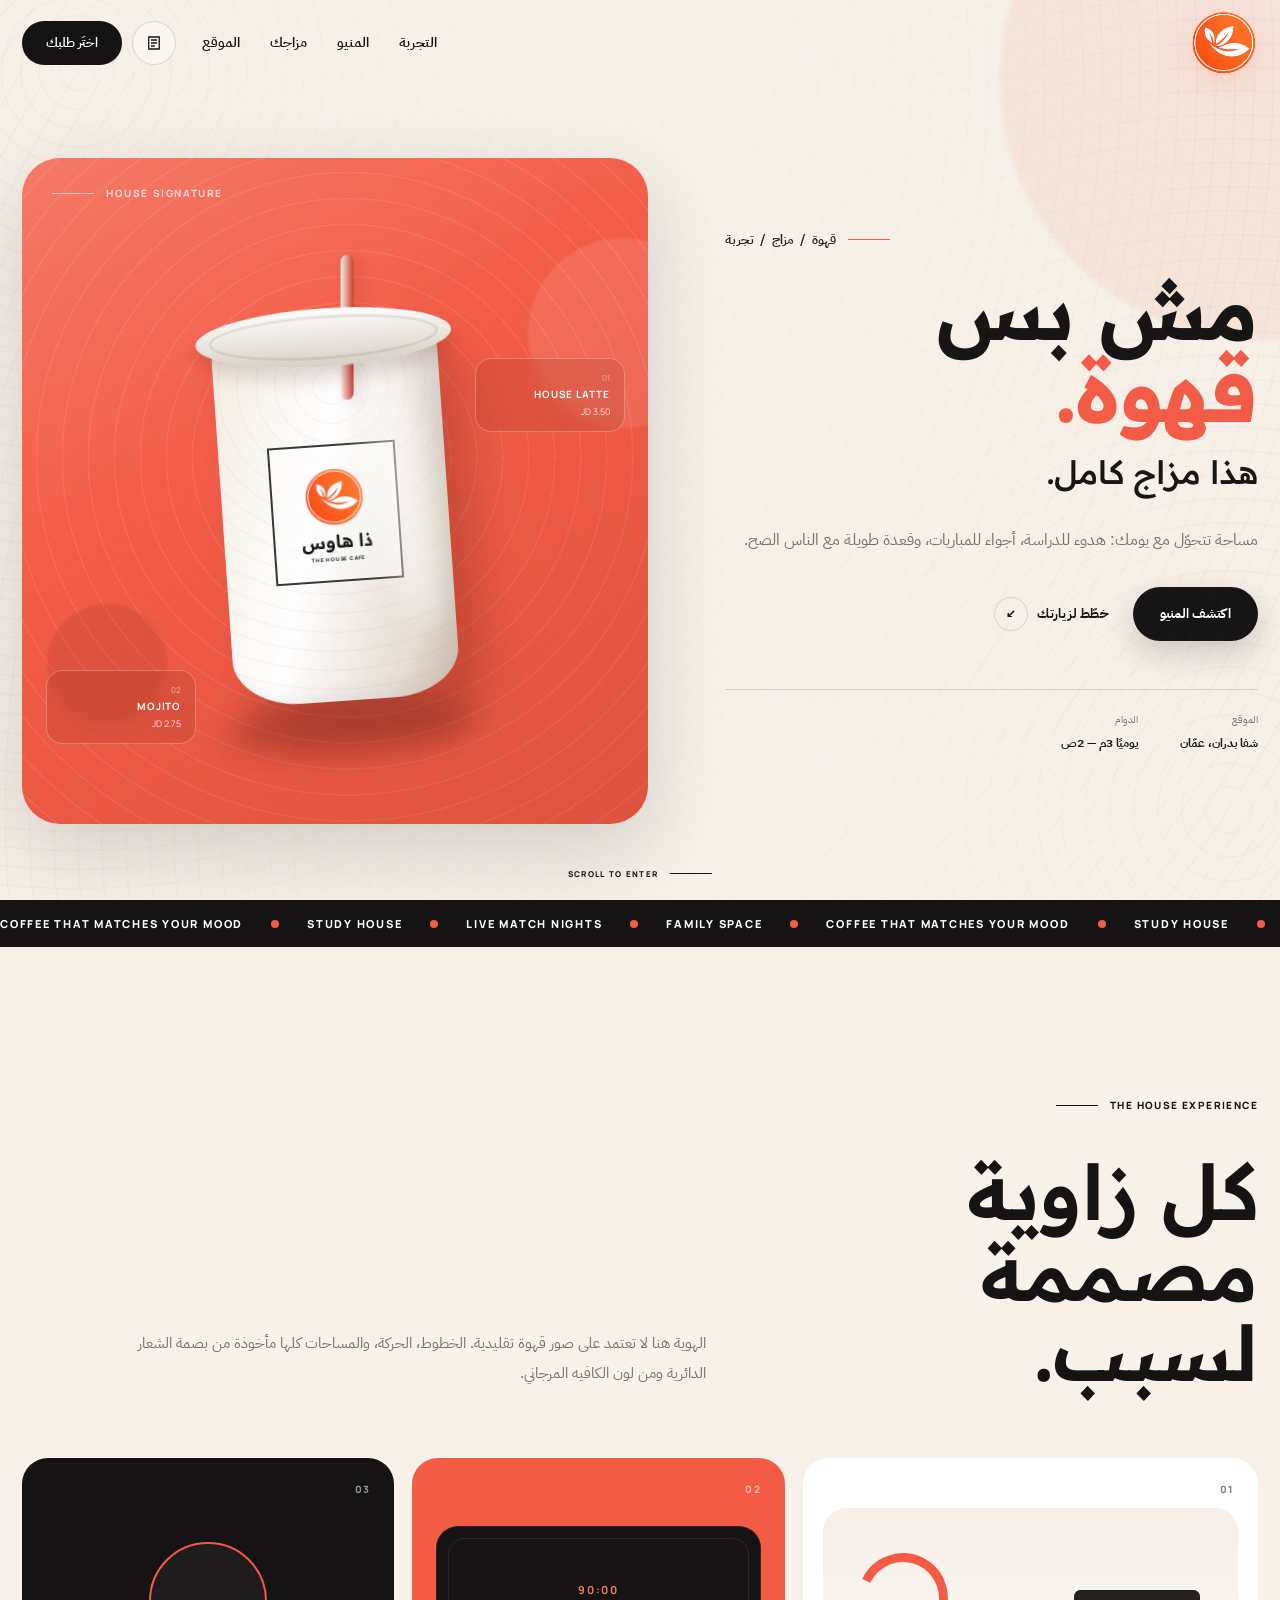
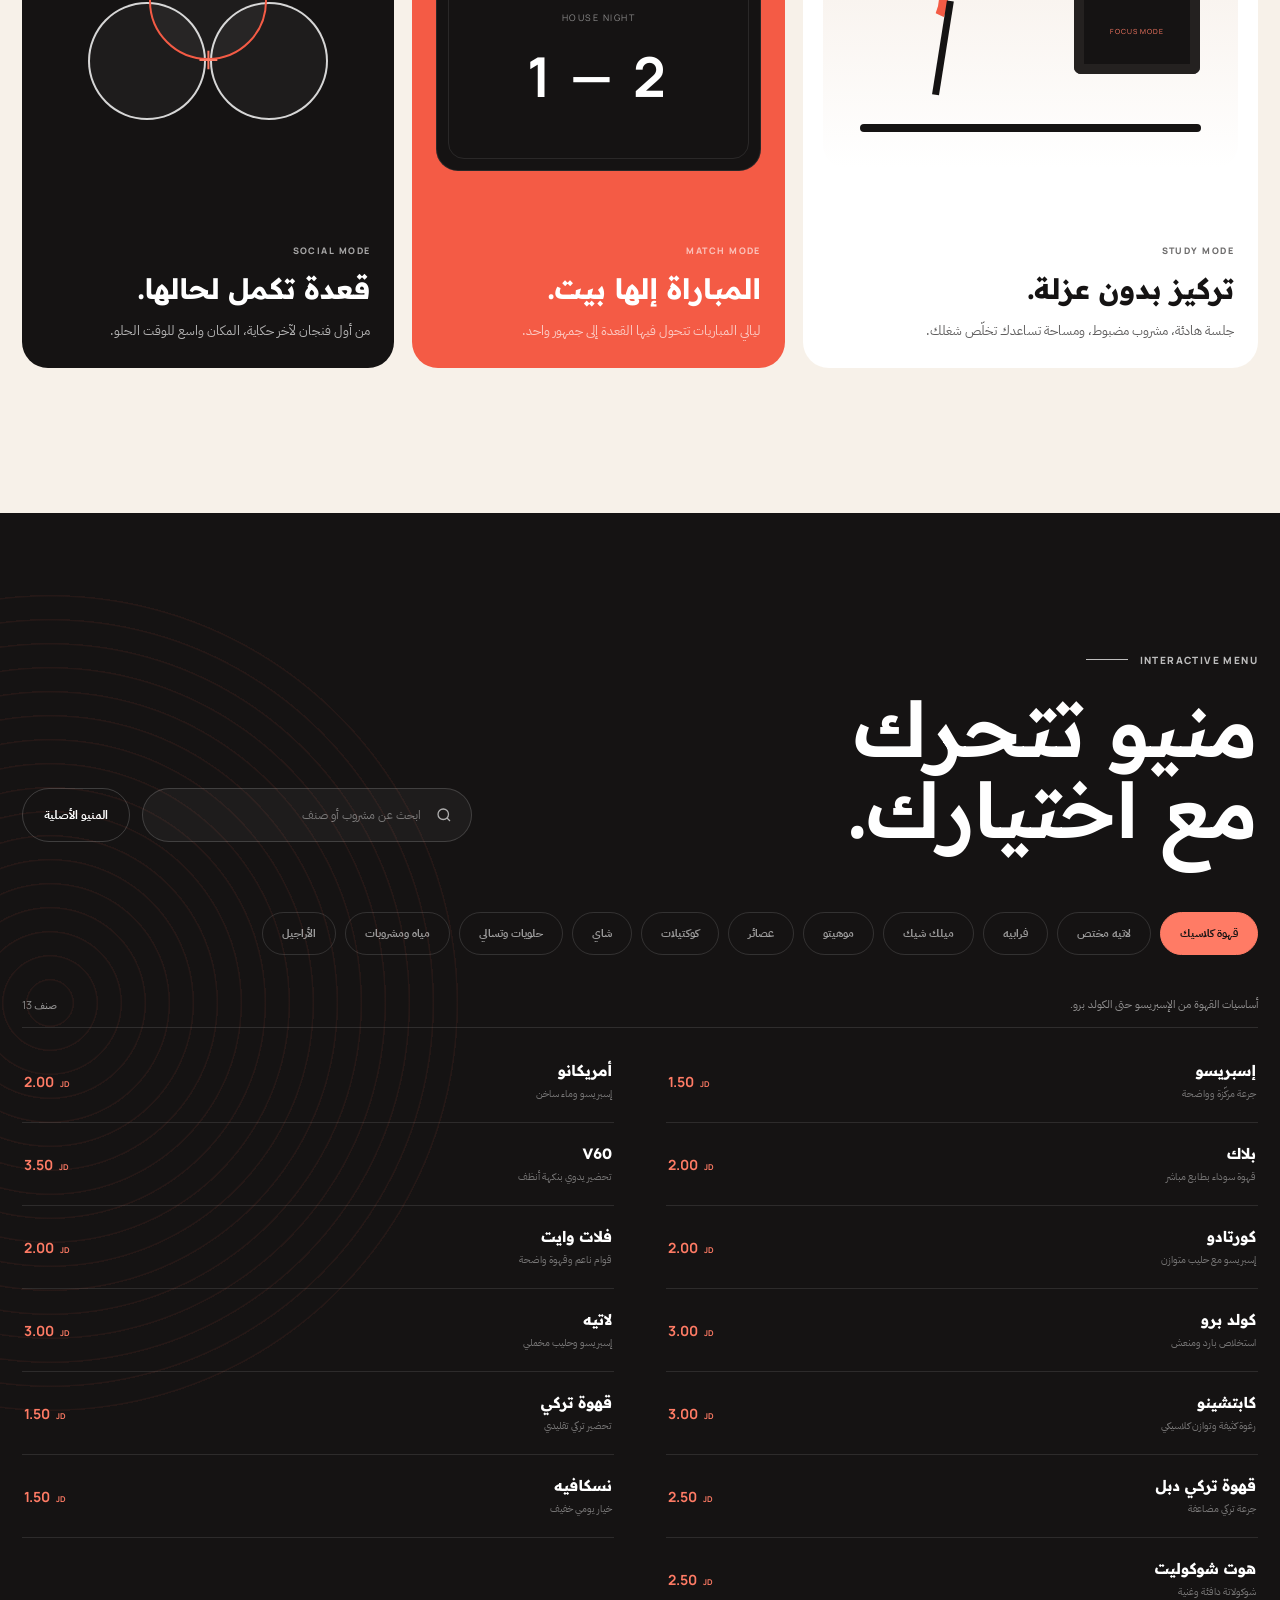
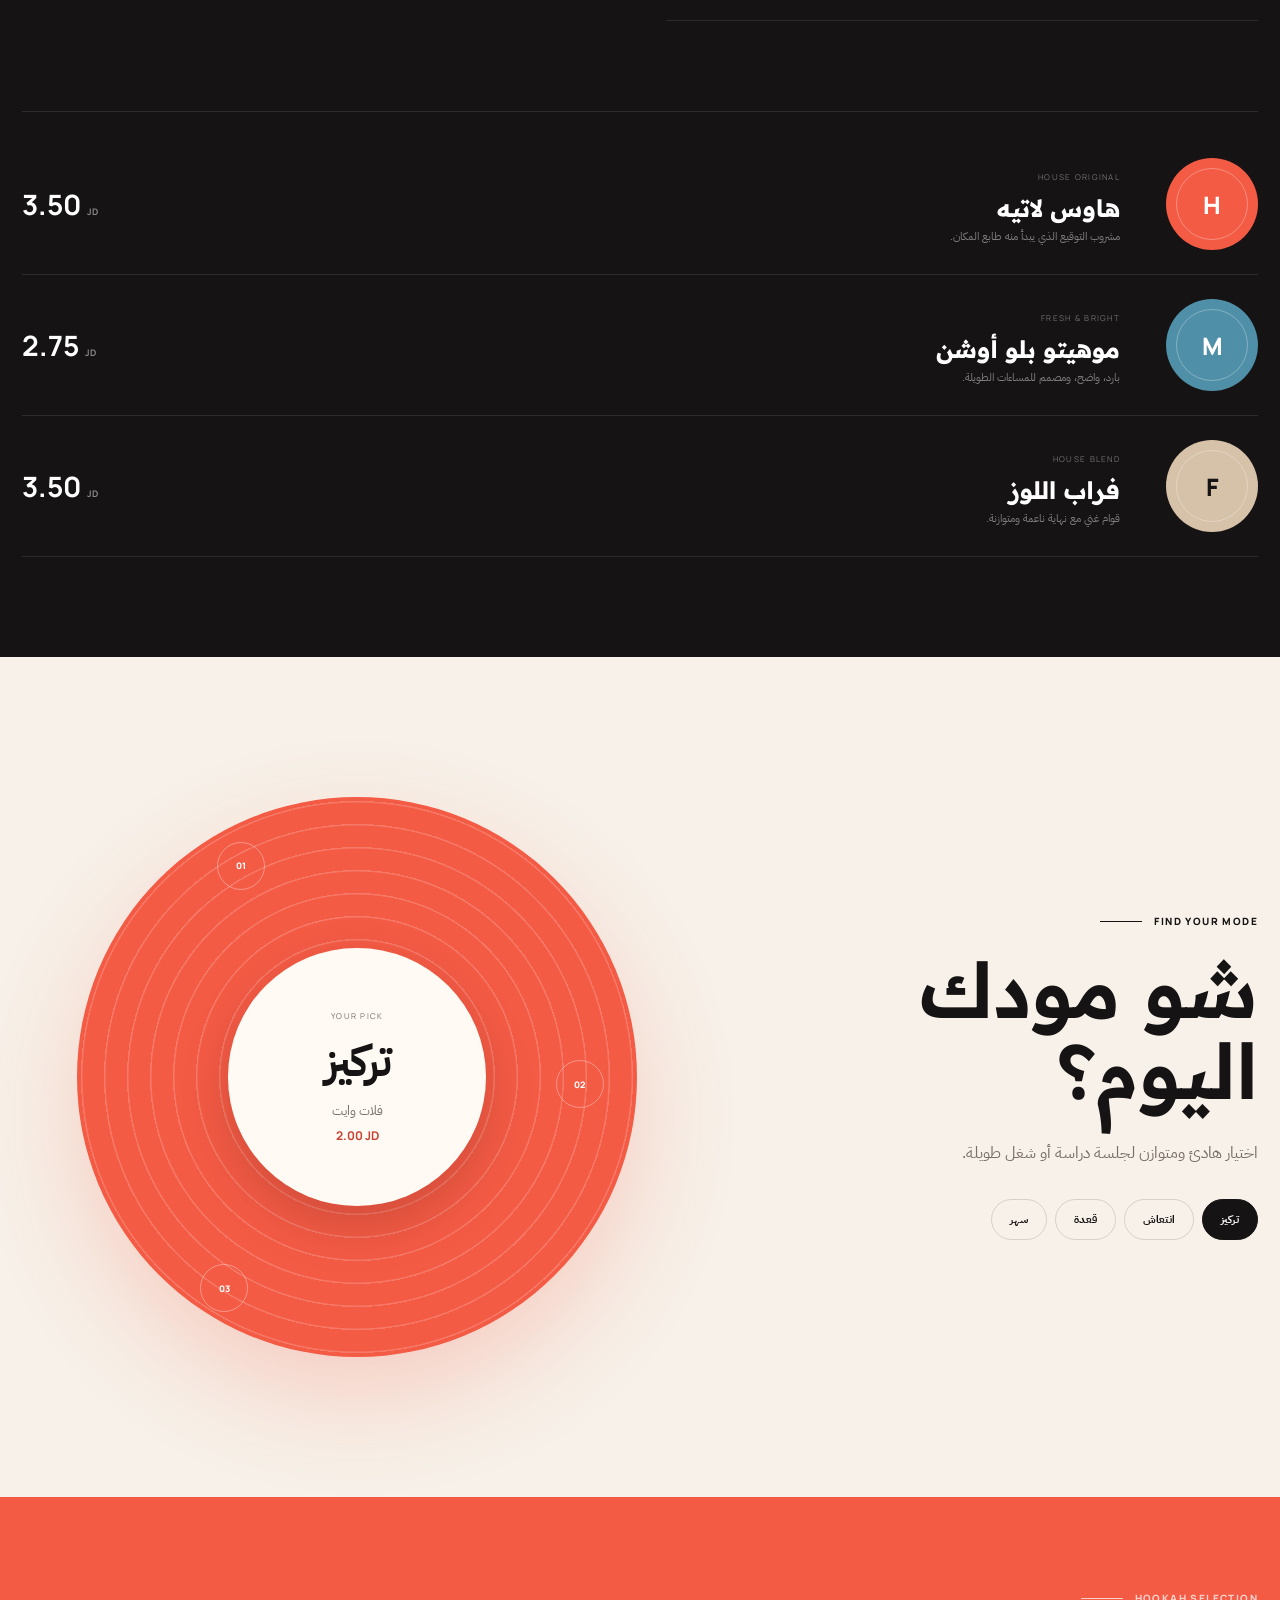
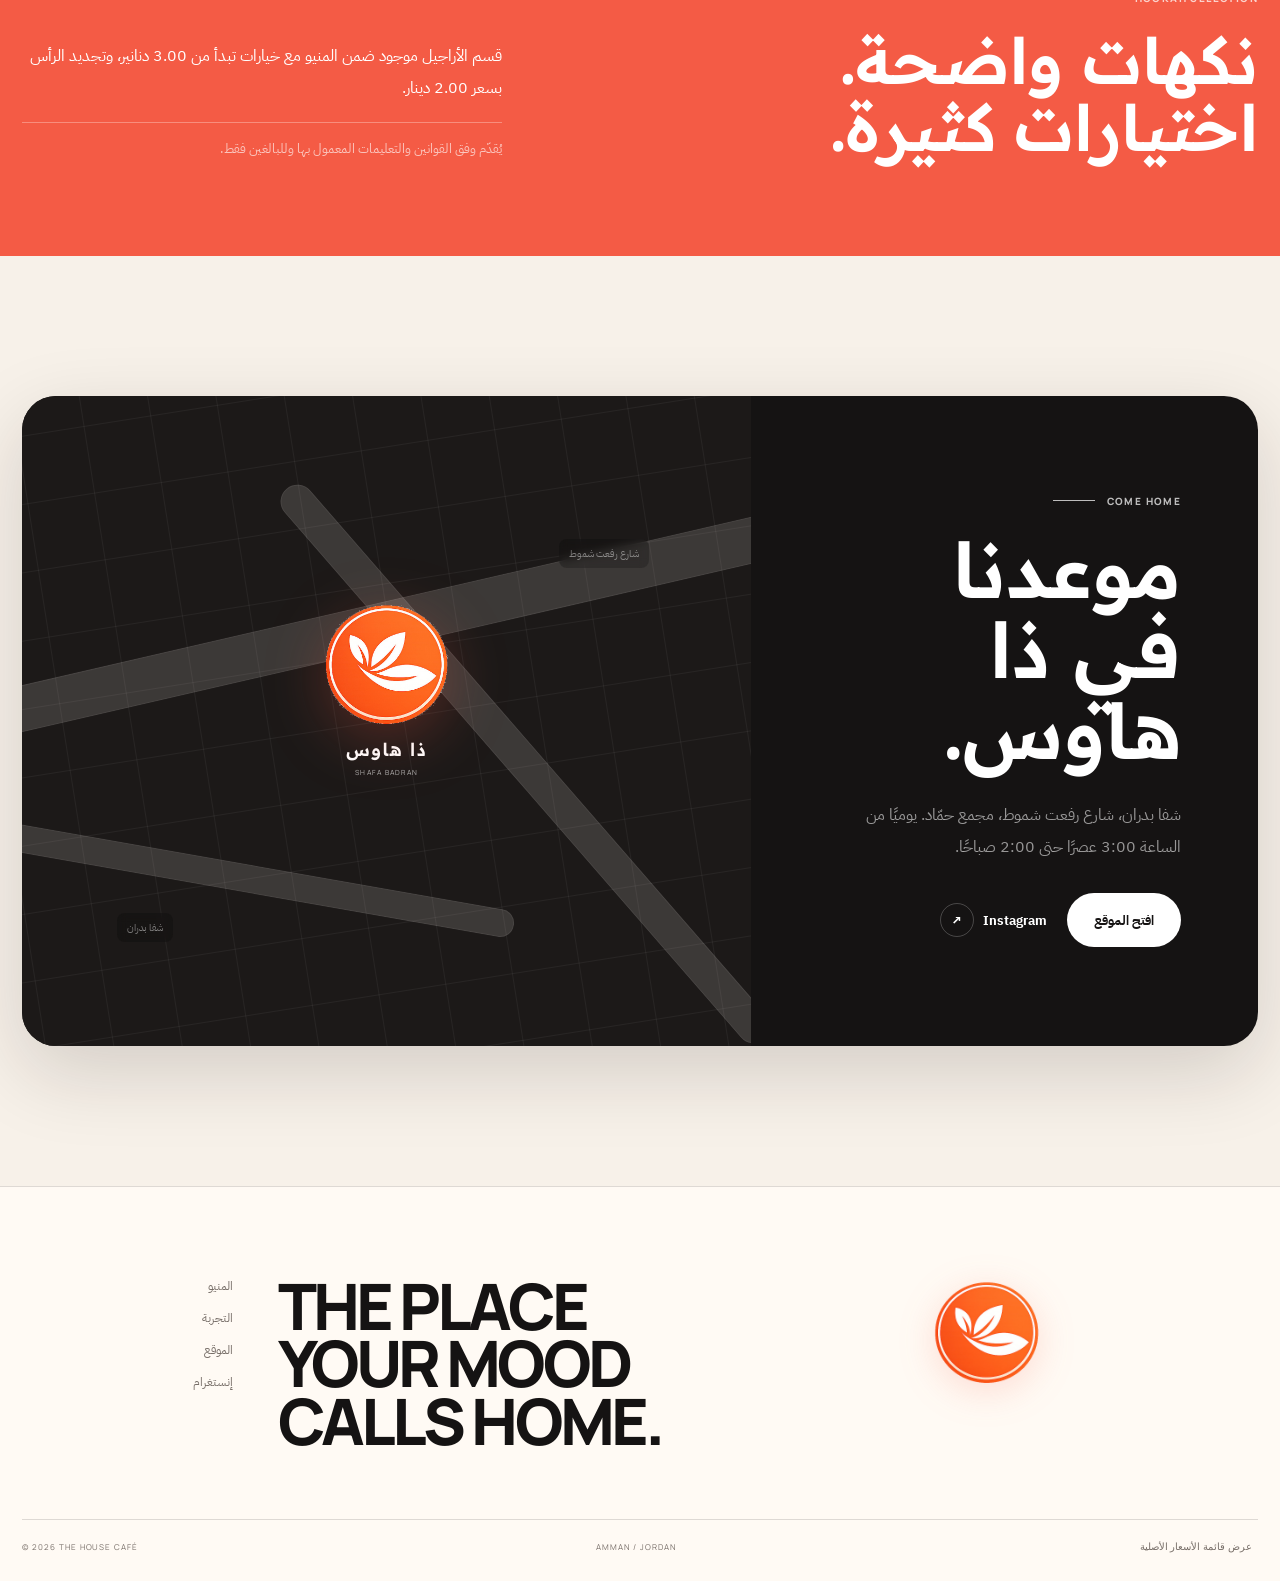
==== index.html @ 7e6da032 "Add files via upload" ====
<!doctype html>
<html lang="ar" dir="rtl">
<head>
  <meta charset="utf-8" />
  <meta name="viewport" content="width=device-width, initial-scale=1" />
  <meta name="theme-color" content="#f45b45" />
  <meta name="description" content="ذا هاوس كافيه — تجربة قهوة عصرية في شفا بدران، عمّان." />
  <meta property="og:title" content="ذا هاوس كافيه | The House Café" />
  <meta property="og:description" content="قهوة، جلسات، مباريات، ومنيو مصمم لكل مزاج." />
  <meta property="og:type" content="website" />
  <title>ذا هاوس كافيه | The House Café</title>
  <link rel="icon" href="assets/favicon.png" type="image/png" />
  <link rel="manifest" href="manifest.webmanifest" />
  <link rel="preconnect" href="https://fonts.googleapis.com" />
  <link rel="preconnect" href="https://fonts.gstatic.com" crossorigin />
  <link href="https://fonts.googleapis.com/css2?family=IBM+Plex+Sans+Arabic:wght@400;500;600;700&family=Readex+Pro:wght@400;500;600;700&family=Manrope:wght@500;600;700;800&display=swap" rel="stylesheet" />
  <link rel="stylesheet" href="style.css" />
</head>
<body>
  <div class="page-progress" aria-hidden="true"><span></span></div>
  <div class="grain" aria-hidden="true"></div>
  <a class="skip-link" href="#main">انتقل إلى المحتوى</a>

  <header class="site-header" id="siteHeader">
    <a class="brand brand-header" href="#home" aria-label="ذا هاوس كافيه - الرئيسية">
      <img class="brand-logo" src="assets/logo-badge.png" alt="شعار ذا هاوس" width="512" height="512" />
    </a>

    <nav class="desktop-nav" aria-label="التنقل الرئيسي">
      <a href="#experience">التجربة</a>
      <a href="#menu">المنيو</a>
      <a href="#moods">مزاجك</a>
      <a href="#visit">الموقع</a>
    </nav>

    <div class="header-actions">
      <button class="icon-button menu-image-trigger" type="button" aria-label="عرض المنيو الأصلية" title="المنيو الأصلية">
        <svg viewBox="0 0 24 24" aria-hidden="true"><path d="M5 4h14v16H5zM8 8h8M8 12h8M8 16h5"/></svg>
      </button>
      <a class="header-cta" href="#menu">اختَر طلبك</a>
      <button class="nav-toggle" id="navToggle" type="button" aria-controls="mobileMenu" aria-expanded="false" aria-label="فتح القائمة">
        <span></span><span></span>
      </button>
    </div>
  </header>

  <div class="mobile-menu" id="mobileMenu" aria-hidden="true">
    <nav aria-label="قائمة الهاتف">
      <a href="#home"><span>01</span>الرئيسية</a>
      <a href="#experience"><span>02</span>التجربة</a>
      <a href="#menu"><span>03</span>المنيو</a>
      <a href="#moods"><span>04</span>مزاجك</a>
      <a href="#visit"><span>05</span>الموقع</a>
    </nav>
    <p>شفا بدران، شارع رفعت شموط، مجمع حمّاد</p>
  </div>

  <main id="main">
    <section class="hero" id="home">
      <div class="hero-rings" aria-hidden="true"></div>
      <div class="hero-copy" data-reveal>
        <p class="eyebrow"><span></span> قهوة&nbsp;&nbsp;/&nbsp;&nbsp;مزاج&nbsp;&nbsp;/&nbsp;&nbsp;تجربة</p>
        <h1>
          <span>مش بس</span>
          <strong>قهوة.</strong>
          <em>هذا مزاج كامل.</em>
        </h1>
        <p class="hero-lead">مساحة تتحوّل مع يومك: هدوء للدراسة، أجواء للمباريات، وقعدة طويلة مع الناس الصح.</p>
        <div class="hero-actions">
          <a class="button button-dark" href="#menu">اكتشف المنيو</a>
          <a class="text-link" href="#visit">خطّط لزيارتك <span>↙</span></a>
        </div>
        <div class="hero-meta" aria-label="معلومات مختصرة">
          <div><span>الموقع</span><strong>شفا بدران، عمّان</strong></div>
          <div><span>الدوام</span><strong>يوميًا 3م — 2ص</strong></div>
        </div>
      </div>

      <div class="hero-stage" data-reveal data-delay="120">
        <div class="stage-label">HOUSE SIGNATURE <i></i></div>
        <div class="orb orb-one" aria-hidden="true"></div>
        <div class="orb orb-two" aria-hidden="true"></div>
        <div class="cup-scene" id="cupScene" aria-label="مجسّم فني مستوحى من كوب ذا هاوس">
          <div class="cup-shadow"></div>
          <div class="cup-lid"></div>
          <div class="cup-body">
            <div class="cup-brand" aria-label="شعار ذا هاوس كافيه">
              <img src="assets/logo-badge.png" alt="" aria-hidden="true" />
              <span class="cup-brand-name">ذا هاوس</span>
              <small>THE HOUSE CAFE</small>
            </div>
            <div class="cup-glow"></div>
          </div>
          <div class="straw"></div>
        </div>
        <div class="rotating-copy" aria-hidden="true">
          <svg viewBox="0 0 200 200">
            <defs><path id="circlePath" d="M100,100 m-76,0 a76,76 0 1,1 152,0 a76,76 0 1,1 -152,0" /></defs>
            <text><textPath href="#circlePath">THE HOUSE • COFFEE • STUDY • FRIENDS • </textPath></text>
          </svg>
        </div>
        <div class="flavour-card flavour-one"><span>01</span><b>HOUSE LATTE</b><small>3.50 JD</small></div>
        <div class="flavour-card flavour-two"><span>02</span><b>MOJITO</b><small>2.75 JD</small></div>
      </div>

      <a class="scroll-cue" href="#experience" aria-label="مرّر للأسفل">
        <span>SCROLL TO ENTER</span><i></i>
      </a>
    </section>

    <section class="ticker" aria-label="أبرز التجربة">
      <div class="ticker-track">
        <span>COFFEE THAT MATCHES YOUR MOOD</span><i></i>
        <span>STUDY HOUSE</span><i></i>
        <span>LIVE MATCH NIGHTS</span><i></i>
        <span>FAMILY SPACE</span><i></i>
        <span>COFFEE THAT MATCHES YOUR MOOD</span><i></i>
        <span>STUDY HOUSE</span><i></i>
        <span>LIVE MATCH NIGHTS</span><i></i>
        <span>FAMILY SPACE</span><i></i>
      </div>
    </section>

    <section class="experience section-shell" id="experience">
      <div class="section-intro" data-reveal>
        <p class="eyebrow"><span></span> THE HOUSE EXPERIENCE</p>
        <h2>كل زاوية<br />مصممة لسبب.</h2>
        <p>الهوية هنا لا تعتمد على صور قهوة تقليدية. الخطوط، الحركة، والمساحات كلها مأخوذة من بصمة الشعار الدائرية ومن لون الكافيه المرجاني.</p>
      </div>

      <div class="experience-grid">
        <article class="experience-card card-study" data-reveal>
          <div class="card-index">01</div>
          <div class="study-visual" aria-hidden="true">
            <div class="desk-line"></div><div class="lamp"></div><div class="screen"></div>
          </div>
          <div class="card-copy"><span>STUDY MODE</span><h3>تركيز بدون عزلة.</h3><p>جلسة هادئة، مشروب مضبوط، ومساحة تساعدك تخلّص شغلك.</p></div>
        </article>

        <article class="experience-card card-match" data-reveal data-delay="100">
          <div class="card-index">02</div>
          <div class="scoreboard" aria-hidden="true"><b>90:00</b><span>HOUSE NIGHT</span><strong>2 — 1</strong></div>
          <div class="card-copy"><span>MATCH MODE</span><h3>المباراة إلها بيت.</h3><p>ليالي المباريات تتحول فيها القعدة إلى جمهور واحد.</p></div>
        </article>

        <article class="experience-card card-social" data-reveal data-delay="200">
          <div class="card-index">03</div>
          <div class="social-visual" aria-hidden="true"><i></i><i></i><i></i><b>+</b></div>
          <div class="card-copy"><span>SOCIAL MODE</span><h3>قعدة تكمل لحالها.</h3><p>من أول فنجان لآخر حكاية، المكان واسع للوقت الحلو.</p></div>
        </article>
      </div>
    </section>

    <section class="menu-section" id="menu">
      <div class="menu-top section-shell">
        <div data-reveal>
          <p class="eyebrow light"><span></span> INTERACTIVE MENU</p>
          <h2>منيو تتحرك<br />مع اختيارك.</h2>
        </div>
        <div class="menu-tools" data-reveal data-delay="100">
          <label class="menu-search">
            <svg viewBox="0 0 24 24" aria-hidden="true"><circle cx="11" cy="11" r="7"/><path d="m20 20-4-4"/></svg>
            <input id="menuSearch" type="search" placeholder="ابحث عن مشروب أو صنف" autocomplete="off" />
          </label>
          <button class="outline-button menu-image-trigger" type="button">المنيو الأصلية</button>
        </div>
      </div>

      <div class="menu-browser section-shell" data-reveal>
        <div class="category-tabs" id="categoryTabs" role="tablist" aria-label="فئات المنيو"></div>
        <div class="menu-summary">
          <p id="menuSummary">اختر فئة لعرض الأصناف.</p>
          <span id="menuCount">0 صنف</span>
        </div>
        <div class="menu-list" id="menuList" aria-live="polite"></div>
        <div class="menu-empty" id="menuEmpty" hidden>
          <strong>لا يوجد صنف مطابق.</strong>
          <p>جرّب كلمة أخرى أو اختر فئة مختلفة.</p>
        </div>
      </div>

      <div class="signature-strip section-shell">
        <article class="signature-item" data-reveal>
          <div class="signature-art coral"><span>H</span></div>
          <div><span>HOUSE ORIGINAL</span><h3>هاوس لاتيه</h3><p>مشروب التوقيع الذي يبدأ منه طابع المكان.</p></div>
          <strong>3.50 <small>JD</small></strong>
        </article>
        <article class="signature-item" data-reveal data-delay="100">
          <div class="signature-art blue"><span>M</span></div>
          <div><span>FRESH & BRIGHT</span><h3>موهيتو بلو أوشن</h3><p>بارد، واضح، ومصمم للمساءات الطويلة.</p></div>
          <strong>2.75 <small>JD</small></strong>
        </article>
        <article class="signature-item" data-reveal data-delay="200">
          <div class="signature-art cream"><span>F</span></div>
          <div><span>HOUSE BLEND</span><h3>فراب اللوز</h3><p>قوام غني مع نهاية ناعمة ومتوازنة.</p></div>
          <strong>3.50 <small>JD</small></strong>
        </article>
      </div>
    </section>

    <section class="mood-section section-shell" id="moods">
      <div class="mood-copy" data-reveal>
        <p class="eyebrow"><span></span> FIND YOUR MODE</p>
        <h2>شو مودك<br />اليوم؟</h2>
        <p id="moodDescription">اختَر مزاجك، وخلي الموقع يقترح عليك التجربة المناسبة.</p>
        <div class="mood-pills" id="moodPills" role="tablist" aria-label="اختيار المزاج">
          <button class="active" data-mood="focus" type="button">تركيز</button>
          <button data-mood="fresh" type="button">انتعاش</button>
          <button data-mood="social" type="button">قعدة</button>
          <button data-mood="late" type="button">سهر</button>
        </div>
      </div>

      <div class="mood-dial-wrap" data-reveal data-delay="120">
        <div class="mood-dial" id="moodDial">
          <div class="dial-rings" aria-hidden="true"></div>
          <div class="dial-center">
            <small>YOUR PICK</small>
            <strong id="moodTitle">تركيز</strong>
            <span id="moodPick">فلات وايت</span>
            <b id="moodPrice">2.00 JD</b>
          </div>
          <div class="dial-marker marker-one">01</div>
          <div class="dial-marker marker-two">02</div>
          <div class="dial-marker marker-three">03</div>
        </div>
      </div>
    </section>

    <section class="hookah-note">
      <div class="section-shell hookah-inner" data-reveal>
        <div>
          <p class="eyebrow light"><span></span> HOOKAH SELECTION</p>
          <h2>نكهات واضحة.<br />اختيارات كثيرة.</h2>
        </div>
        <div class="hookah-copy">
          <p>قسم الأراجيل موجود ضمن المنيو مع خيارات تبدأ من 3.00 دنانير، وتجديد الرأس بسعر 2.00 دينار.</p>
          <small>يُقدّم وفق القوانين والتعليمات المعمول بها وللبالغين فقط.</small>
        </div>
      </div>
    </section>

    <section class="visit section-shell" id="visit">
      <div class="visit-panel" data-reveal>
        <div class="visit-copy">
          <p class="eyebrow light"><span></span> COME HOME</p>
          <h2>موعدنا<br />في ذا هاوس.</h2>
          <p>شفا بدران، شارع رفعت شموط، مجمع حمّاد. يوميًا من الساعة 3:00 عصرًا حتى 2:00 صباحًا.</p>
          <div class="visit-actions">
            <a class="button button-light" href="https://www.google.com/maps/search/?api=1&query=The+House+Cafe+Shafa+Badran+Refaat+Al+Shammout+Street" target="_blank" rel="noopener">افتح الموقع</a>
            <a class="text-link light-link" href="https://www.instagram.com/house.amman.cafe/" target="_blank" rel="noopener">Instagram <span>↗</span></a>
          </div>
        </div>
        <div class="visit-map" aria-label="رسم توضيحي للموقع">
          <div class="map-grid" aria-hidden="true"></div>
          <div class="map-road road-one"></div><div class="map-road road-two"></div><div class="map-road road-three"></div>
          <div class="map-pin"><img src="assets/logo-badge.png" alt="" aria-hidden="true" /><b>ذا هاوس</b><small>SHAFA BADRAN</small></div>
          <span class="map-label label-a">شارع رفعت شموط</span>
          <span class="map-label label-b">شفا بدران</span>
        </div>
      </div>
    </section>
  </main>

  <footer class="site-footer">
    <div class="footer-main section-shell">
      <a class="brand footer-brand" href="#home" aria-label="ذا هاوس كافيه">
        <img class="brand-logo footer-brand-logo" src="assets/logo-badge.png" alt="شعار ذا هاوس" width="512" height="512" loading="lazy" />
      </a>
      <div class="footer-statement">THE PLACE<br />YOUR MOOD<br />CALLS HOME.</div>
      <div class="footer-links">
        <a href="#menu">المنيو</a>
        <a href="#experience">التجربة</a>
        <a href="#visit">الموقع</a>
        <a href="https://www.instagram.com/house.amman.cafe/" target="_blank" rel="noopener">إنستغرام</a>
      </div>
    </div>
    <div class="footer-bottom section-shell">
      <span>© <span id="year"></span> THE HOUSE CAFÉ</span>
      <span>AMMAN / JORDAN</span>
      <button type="button" class="menu-image-trigger">عرض قائمة الأسعار الأصلية</button>
    </div>
  </footer>

  <nav class="mobile-dock" aria-label="اختصارات الهاتف">
    <a href="#home" aria-label="الرئيسية"><svg viewBox="0 0 24 24"><path d="m4 11 8-7 8 7v9h-6v-6h-4v6H4z"/></svg><span>الرئيسية</span></a>
    <a href="#menu" aria-label="المنيو"><svg viewBox="0 0 24 24"><path d="M5 4h14v16H5zM8 8h8M8 12h8M8 16h5"/></svg><span>المنيو</span></a>
    <a href="#visit" aria-label="الموقع"><svg viewBox="0 0 24 24"><path d="M12 21s6-5.2 6-11a6 6 0 1 0-12 0c0 5.8 6 11 6 11Z"/><circle cx="12" cy="10" r="2"/></svg><span>الموقع</span></a>
  </nav>

  <dialog class="menu-modal" id="menuModal" aria-labelledby="menuModalTitle">
    <div class="modal-head">
      <div><small>ORIGINAL MENU</small><h2 id="menuModalTitle">قائمة الأسعار الأصلية</h2></div>
      <button id="closeMenuModal" type="button" aria-label="إغلاق"><span></span><span></span></button>
    </div>
    <div class="modal-image-wrap"><img src="assets/the-house-menu.jpg" alt="قائمة مشروبات وأراجيل ذا هاوس كافيه" /></div>
  </dialog>

  <script src="script.js"></script>
</body>
</html>
---- style.css ----
:root {
  --coral: #f45b45;
  --coral-2: #ff7b65;
  --coral-dark: #c83f2f;
  --ink: #151313;
  --ink-2: #24201f;
  --cream: #f7f1e9;
  --cream-2: #fffaf4;
  --paper: #ffffff;
  --muted: #786f69;
  --line: rgba(21, 19, 19, .14);
  --blue: #4f8fa7;
  --max: 1240px;
  --header-h: 86px;
  --radius: 26px;
  --shadow: 0 26px 80px rgba(28, 20, 18, .16);
  --ease: cubic-bezier(.2,.75,.2,1);
}

* { box-sizing: border-box; }
html { scroll-behavior: smooth; scroll-padding-top: calc(var(--header-h) + 18px); }
body {
  margin: 0;
  color: var(--ink);
  background: var(--cream);
  font-family: "Alexandria", system-ui, -apple-system, "Segoe UI", sans-serif;
  min-width: 320px;
  overflow-x: hidden;
}
body.menu-open { overflow: hidden; }
::selection { background: var(--coral); color: white; }
a { color: inherit; text-decoration: none; }
button, input { font: inherit; }
button { color: inherit; }
img { display: block; max-width: 100%; }
svg { display: block; }

.skip-link {
  position: fixed; inset-inline-start: 18px; top: -80px; z-index: 1000;
  background: var(--ink); color: white; padding: 12px 18px; border-radius: 10px;
  transition: top .2s ease;
}
.skip-link:focus { top: 18px; }

.grain {
  pointer-events: none; position: fixed; inset: 0; z-index: 200; opacity: .035;
  background-image: url("data:image/svg+xml,%3Csvg viewBox='0 0 180 180' xmlns='http://www.w3.org/2000/svg'%3E%3Cfilter id='n'%3E%3CfeTurbulence type='fractalNoise' baseFrequency='.9' numOctaves='3' stitchTiles='stitch'/%3E%3C/filter%3E%3Crect width='100%25' height='100%25' filter='url(%23n)' opacity='.9'/%3E%3C/svg%3E");
}
.page-progress { position: fixed; inset: 0 0 auto 0; height: 3px; z-index: 300; background: transparent; }
.page-progress span { display: block; height: 100%; width: 0; background: var(--coral); }

.section-shell { width: min(var(--max), calc(100% - 44px)); margin-inline: auto; }
.eyebrow {
  display: flex; align-items: center; gap: 12px; margin: 0 0 22px;
  font-family: "Manrope", sans-serif; font-size: 11px; font-weight: 800; letter-spacing: .18em;
  direction: ltr; justify-content: flex-end;
}
.eyebrow span { width: 42px; height: 1px; background: currentColor; }
.eyebrow.light { color: rgba(255,255,255,.72); }

.site-header {
  height: var(--header-h); position: fixed; top: 0; inset-inline: 0; z-index: 250;
  display: flex; align-items: center; justify-content: space-between; gap: 26px;
  padding-inline: max(22px, calc((100vw - var(--max)) / 2));
  border-bottom: 1px solid transparent; transition: background .35s ease, border-color .35s ease, height .35s ease, box-shadow .35s ease;
}
.site-header.scrolled {
  height: 72px; background: rgba(247,241,233,.86); border-color: rgba(21,19,19,.08);
  backdrop-filter: blur(18px); box-shadow: 0 8px 30px rgba(29,20,18,.05);
}
.brand { display: inline-flex; align-items: center; gap: 11px; min-width: max-content; }
.brand-symbol { width: 44px; height: 34px; color: var(--coral); }
.brand-symbol svg { width: 100%; height: 100%; fill: currentColor; }
.brand-copy { display: grid; gap: 1px; }
.brand-copy small { font-family: "Manrope",sans-serif; font-size: 8px; letter-spacing: .14em; font-weight: 800; }
.brand-copy strong { font-size: 20px; line-height: 1; letter-spacing: -.05em; }
.desktop-nav { display: flex; align-items: center; gap: 30px; margin-inline-start: auto; }
.desktop-nav a { position: relative; font-size: 13px; font-weight: 600; }
.desktop-nav a::after { content: ""; position: absolute; right: 0; left: auto; bottom: -8px; width: 0; height: 2px; background: var(--coral); transition: width .3s var(--ease); }
.desktop-nav a:hover::after { width: 100%; left: 0; right: auto; }
.header-actions { display: flex; align-items: center; gap: 10px; }
.header-cta { display: grid; place-items: center; min-height: 44px; padding: 0 20px; background: var(--ink); color: white; border-radius: 999px; font-size: 12px; font-weight: 700; transition: transform .2s ease, background .2s ease; }
.header-cta:hover { transform: translateY(-2px); background: var(--coral); }
.icon-button { width: 44px; height: 44px; display: grid; place-items: center; border: 1px solid var(--line); background: rgba(255,255,255,.4); border-radius: 50%; cursor: pointer; }
.icon-button svg { width: 18px; fill: none; stroke: currentColor; stroke-width: 1.7; }
.nav-toggle { display: none; width: 44px; height: 44px; border: 0; border-radius: 50%; background: var(--coral); cursor: pointer; position: relative; }
.nav-toggle span { position: absolute; width: 18px; height: 2px; background: white; left: 13px; transition: transform .25s ease, top .25s ease; }
.nav-toggle span:first-child { top: 17px; }
.nav-toggle span:last-child { top: 25px; }
.nav-toggle.active span:first-child { top: 21px; transform: rotate(45deg); }
.nav-toggle.active span:last-child { top: 21px; transform: rotate(-45deg); }

.mobile-menu {
  position: fixed; inset: 0; z-index: 220; background: var(--ink); color: white; padding: 120px 24px 36px;
  opacity: 0; visibility: hidden; transform: translateY(-18px); transition: opacity .3s ease, transform .35s var(--ease), visibility .3s;
}
.mobile-menu.open { opacity: 1; visibility: visible; transform: none; }
.mobile-menu nav { display: grid; }
.mobile-menu nav a { padding: 17px 0; border-bottom: 1px solid rgba(255,255,255,.1); display: flex; gap: 18px; align-items: baseline; font-size: clamp(28px, 9vw, 48px); font-weight: 700; letter-spacing: -.05em; }
.mobile-menu nav span { font-family: "Manrope",sans-serif; font-size: 10px; color: var(--coral-2); letter-spacing: .14em; }
.mobile-menu > p { position: absolute; bottom: 36px; right: 24px; left: 24px; color: rgba(255,255,255,.55); font-size: 12px; }

.hero {
  min-height: 100svh; padding: calc(var(--header-h) + 66px) max(22px, calc((100vw - var(--max)) / 2)) 70px;
  display: grid; grid-template-columns: minmax(0, .92fr) minmax(420px, 1.08fr); align-items: center; gap: clamp(38px, 6vw, 86px);
  position: relative; overflow: hidden; isolation: isolate;
}
.hero::before { content: ""; position: absolute; width: 520px; height: 520px; border-radius: 50%; background: rgba(244,91,69,.08); filter: blur(2px); right: -240px; top: -180px; z-index: -2; }
.hero-rings { position: absolute; inset: 0; z-index: -3; opacity: .7; background:
  repeating-radial-gradient(circle at 6% 8%, transparent 0 17px, rgba(244,91,69,.07) 18px 19px),
  repeating-radial-gradient(circle at 96% 90%, transparent 0 22px, rgba(21,19,19,.035) 23px 24px);
  mask-image: linear-gradient(90deg, black 0%, transparent 48%, black 100%);
}
.hero-copy { max-width: 650px; }
.hero-copy h1 { margin: 0; font-size: clamp(48px, 6.8vw, 106px); line-height: .91; letter-spacing: -.075em; font-weight: 800; }
.hero-copy h1 span, .hero-copy h1 strong, .hero-copy h1 em { display: block; }
.hero-copy h1 strong { color: var(--coral); }
.hero-copy h1 em { font-style: normal; font-size: .47em; letter-spacing: -.045em; margin-top: 18px; font-weight: 600; }
.hero-lead { max-width: 570px; color: var(--muted); font-size: clamp(15px, 1.35vw, 19px); line-height: 2; margin: 28px 0 30px; }
.hero-actions { display: flex; align-items: center; gap: 24px; }
.button { min-height: 54px; display: inline-flex; align-items: center; justify-content: center; padding: 0 27px; border-radius: 999px; font-size: 13px; font-weight: 700; transition: transform .25s var(--ease), box-shadow .25s ease, background .25s ease; }
.button:hover { transform: translateY(-3px); }
.button-dark { color: white; background: var(--ink); box-shadow: 0 12px 30px rgba(21,19,19,.18); }
.button-dark:hover { background: var(--coral); box-shadow: 0 14px 32px rgba(244,91,69,.28); }
.button-light { background: white; color: var(--ink); }
.text-link { display: inline-flex; align-items: center; gap: 9px; font-size: 13px; font-weight: 700; }
.text-link span { width: 34px; height: 34px; border-radius: 50%; border: 1px solid var(--line); display: grid; place-items: center; transition: transform .25s ease, background .25s ease; }
.text-link:hover span { transform: rotate(-45deg); background: white; }
.hero-meta { display: flex; gap: 42px; margin-top: 48px; padding-top: 22px; border-top: 1px solid var(--line); }
.hero-meta div { display: grid; gap: 7px; }
.hero-meta span { font-size: 10px; color: var(--muted); }
.hero-meta strong { font-size: 12px; }

.hero-stage { min-height: min(690px, 74vh); position: relative; background: var(--coral); border-radius: 38px; overflow: hidden; box-shadow: var(--shadow); perspective: 1200px; }
.hero-stage::before { content: ""; position: absolute; inset: 0; background: repeating-radial-gradient(circle at 52% 45%, transparent 0 24px, rgba(255,255,255,.13) 25px 26px); opacity: .65; }
.hero-stage::after { content: ""; position: absolute; inset: 0; background: linear-gradient(150deg, rgba(255,255,255,.18), transparent 42%, rgba(100,20,10,.14)); }
.stage-label { position: absolute; top: 28px; left: 30px; z-index: 5; font-family: "Manrope",sans-serif; font-size: 10px; font-weight: 800; letter-spacing: .16em; color: rgba(255,255,255,.72); }
.orb { position: absolute; border-radius: 50%; filter: blur(1px); }
.orb-one { width: 190px; height: 190px; background: rgba(255,255,255,.1); top: 12%; right: -70px; }
.orb-two { width: 120px; height: 120px; background: rgba(111,30,17,.12); bottom: 15%; left: 4%; }
.cup-scene { position: absolute; left: 50%; top: 50%; width: 310px; height: 500px; transform: translate(-50%,-47%) rotate(-4deg); transform-style: preserve-3d; transition: transform .25s ease-out; z-index: 4; }
.cup-shadow { position: absolute; width: 250px; height: 56px; border-radius: 50%; background: rgba(64,14,8,.28); filter: blur(15px); left: 31px; bottom: 1px; }
.cup-body { position: absolute; left: 42px; top: 70px; width: 226px; height: 375px; border-radius: 28px 28px 67px 67px / 30px 30px 47px 47px; background: linear-gradient(105deg,#f4ede2 0%,#fff 43%,#d9ccbd 100%); box-shadow: inset -18px 0 26px rgba(70,49,39,.1), 24px 28px 42px rgba(82,19,11,.24); overflow: hidden; }
.cup-body::before { content: ""; position: absolute; inset: 0; background: repeating-radial-gradient(circle at 52% 16%, transparent 0 17px, rgba(244,91,69,.065) 18px 19px); }
.cup-lid { position: absolute; left: 27px; top: 52px; width: 256px; height: 58px; border-radius: 50%; background: linear-gradient(#fff,#d8d0c5); box-shadow: 0 12px 18px rgba(68,23,15,.16); z-index: 3; }
.cup-lid::before { content: ""; position: absolute; inset: 7px 13px; border-radius: 50%; border: 3px solid rgba(84,64,54,.12); }
.straw { position: absolute; top: 0; left: 173px; width: 13px; height: 145px; border-radius: 9px; background: linear-gradient(90deg,#fff0eb,var(--coral-dark)); transform: rotate(4deg); box-shadow: 7px 3px 15px rgba(91,18,7,.12); }
.cup-brand { position: absolute; width: 116px; height: 122px; left: 55px; top: 126px; border: 3px solid var(--ink); display: grid; place-items: center; align-content: center; gap: 3px; transform: translateZ(14px); }
.cup-brand b { font-family: "Manrope",sans-serif; font-size: 22px; letter-spacing: .04em; }
.cup-brand small { font-family: "Manrope",sans-serif; font-size: 5px; letter-spacing: .12em; }
.mini-leaf { display: block; width: 34px; height: 22px; position: relative; }
.mini-leaf::before, .mini-leaf::after { content: ""; position: absolute; background: var(--coral); border-radius: 100% 0 100% 0; transform: rotate(-22deg); }
.mini-leaf::before { width: 21px; height: 12px; left: 1px; bottom: 0; }
.mini-leaf::after { width: 16px; height: 9px; right: 0; top: 1px; transform: rotate(28deg); }
.cup-glow { position: absolute; width: 60px; height: 250px; right: 11px; top: 58px; border-radius: 50%; background: rgba(255,255,255,.52); filter: blur(16px); transform: rotate(-7deg); }
.rotating-copy { position: absolute; width: 490px; height: 490px; left: 50%; top: 50%; transform: translate(-50%,-50%); z-index: 2; opacity: .75; }
.rotating-copy svg { width: 100%; height: 100%; animation: spin 24s linear infinite; }
.rotating-copy text { fill: rgba(255,255,255,.72); font-family: "Manrope",sans-serif; font-size: 8px; font-weight: 800; letter-spacing: .18em; }
.flavour-card { position: absolute; z-index: 6; width: 150px; color: white; display: grid; gap: 4px; padding: 13px 14px; border: 1px solid rgba(255,255,255,.28); border-radius: 16px; background: rgba(124,31,19,.14); backdrop-filter: blur(8px); }
.flavour-card span { font-family: "Manrope",sans-serif; font-size: 8px; opacity: .6; }
.flavour-card b { font-family: "Manrope",sans-serif; font-size: 10px; letter-spacing: .08em; }
.flavour-card small { font-family: "Manrope",sans-serif; font-size: 9px; opacity: .85; }
.flavour-one { right: 23px; top: 30%; }
.flavour-two { left: 24px; bottom: 12%; }
.scroll-cue { position: absolute; bottom: 21px; left: 50%; transform: translateX(-50%); display: flex; align-items: center; gap: 12px; font-family: "Manrope",sans-serif; font-size: 8px; font-weight: 800; letter-spacing: .16em; direction: ltr; }
.scroll-cue i { width: 42px; height: 1px; background: var(--ink); position: relative; overflow: hidden; }
.scroll-cue i::after { content: ""; position: absolute; width: 16px; inset-block: 0; left: -18px; background: var(--coral); animation: slideLine 1.8s ease infinite; }

.ticker { overflow: hidden; background: var(--ink); color: white; padding: 16px 0; direction: ltr; }
.ticker-track { width: max-content; display: flex; align-items: center; gap: 28px; animation: marquee 26s linear infinite; }
.ticker span { font-family: "Manrope",sans-serif; font-size: 11px; font-weight: 800; letter-spacing: .16em; }
.ticker i { width: 8px; height: 8px; border-radius: 50%; background: var(--coral); }

.experience { padding-block: 145px; }
.section-intro { display: grid; grid-template-columns: .72fr 1fr; align-items: end; gap: 60px; margin-bottom: 64px; }
.section-intro .eyebrow { grid-column: 1/-1; margin-bottom: -20px; }
.section-intro h2, .menu-top h2, .mood-copy h2, .hookah-inner h2, .visit-copy h2 { margin: 0; font-size: clamp(46px, 6vw, 88px); line-height: .98; letter-spacing: -.065em; }
.section-intro > p:last-child { max-width: 570px; color: var(--muted); line-height: 2; font-size: 15px; margin: 0 0 6px; }
.experience-grid { display: grid; grid-template-columns: 1.1fr .9fr .9fr; gap: 18px; }
.experience-card { min-height: 510px; border-radius: var(--radius); padding: 24px; position: relative; overflow: hidden; display: flex; flex-direction: column; justify-content: space-between; }
.card-study { background: var(--paper); }
.card-match { background: var(--coral); color: white; }
.card-social { background: var(--ink); color: white; }
.card-index { font-family: "Manrope",sans-serif; font-size: 10px; font-weight: 800; letter-spacing: .12em; opacity: .55; }
.card-copy { position: relative; z-index: 4; }
.card-copy span { font-family: "Manrope",sans-serif; font-size: 9px; letter-spacing: .16em; font-weight: 800; opacity: .62; }
.card-copy h3 { font-size: clamp(24px, 2.2vw, 36px); line-height: 1.2; letter-spacing: -.04em; margin: 12px 0; }
.card-copy p { margin: 0; line-height: 1.9; font-size: 13px; opacity: .68; }
.study-visual { position: absolute; inset: 50px 20px auto; height: 260px; background: linear-gradient(180deg,#f6eee7,#fff); border-radius: 23px; overflow: hidden; }
.desk-line { position: absolute; height: 8px; width: 82%; background: var(--ink); bottom: 36px; left: 9%; border-radius: 8px; }
.lamp { position: absolute; width: 90px; height: 90px; border: 9px solid var(--coral); border-left-color: transparent; border-bottom-color: transparent; border-radius: 50%; left: 35px; top: 45px; transform: rotate(-20deg); }
.lamp::after { content: ""; position: absolute; width: 7px; height: 95px; background: var(--ink); right: -11px; top: 55px; transform: rotate(29deg); transform-origin: top; }
.screen { position: absolute; width: 126px; height: 84px; background: var(--ink); border-radius: 7px; right: 38px; top: 82px; box-shadow: inset 0 0 0 10px #242120; }
.screen::before { content: "FOCUS MODE"; position: absolute; inset: 0; display: grid; place-items: center; color: var(--coral-2); font-family: "Manrope",sans-serif; font-size: 7px; letter-spacing: .15em; }
.scoreboard { position: absolute; top: 68px; left: 24px; right: 24px; height: 245px; border-radius: 22px; background: var(--ink); display: grid; place-items: center; align-content: center; gap: 14px; box-shadow: inset 0 0 0 1px rgba(255,255,255,.09); }
.scoreboard::after { content: ""; position: absolute; inset: 12px; border: 1px solid rgba(255,255,255,.09); border-radius: 16px; }
.scoreboard b { font-family: "Manrope",sans-serif; font-size: 11px; letter-spacing: .16em; color: var(--coral-2); }
.scoreboard span { font-family: "Manrope",sans-serif; font-size: 9px; letter-spacing: .17em; opacity: .5; }
.scoreboard strong { font-family: "Manrope",sans-serif; font-size: 55px; letter-spacing: .08em; }
.social-visual { position: absolute; top: 84px; left: 50%; transform: translateX(-50%); width: 240px; height: 210px; }
.social-visual i { position: absolute; width: 118px; height: 118px; border-radius: 50%; border: 2px solid rgba(255,255,255,.82); background: rgba(255,255,255,.04); }
.social-visual i:nth-child(1) { left: 0; top: 60px; }
.social-visual i:nth-child(2) { right: 0; top: 60px; }
.social-visual i:nth-child(3) { left: 61px; top: 0; border-color: var(--coral); }
.social-visual b { position: absolute; left: 50%; top: 50%; transform: translate(-50%,-28%); color: var(--coral-2); font-size: 38px; font-weight: 300; }

.menu-section { background: var(--ink); color: white; padding: 140px 0 0; position: relative; overflow: hidden; }
.menu-section::before { content: ""; position: absolute; width: 820px; height: 820px; left: -360px; top: 80px; border-radius: 50%; background: repeating-radial-gradient(circle, transparent 0 22px, rgba(244,91,69,.07) 23px 24px); }
.menu-top { position: relative; z-index: 2; display: flex; align-items: end; justify-content: space-between; gap: 45px; }
.menu-top h2 { color: white; }
.menu-tools { display: flex; align-items: center; gap: 12px; margin-bottom: 8px; }
.menu-search { width: min(330px, 44vw); height: 54px; border: 1px solid rgba(255,255,255,.16); border-radius: 999px; display: flex; align-items: center; gap: 12px; padding: 0 18px; background: rgba(255,255,255,.04); transition: border-color .2s ease, background .2s ease; }
.menu-search:focus-within { border-color: var(--coral-2); background: rgba(255,255,255,.07); }
.menu-search svg { width: 18px; fill: none; stroke: currentColor; stroke-width: 1.7; opacity: .65; }
.menu-search input { flex: 1; min-width: 0; border: 0; outline: 0; color: white; background: transparent; font-size: 12px; }
.menu-search input::placeholder { color: rgba(255,255,255,.42); }
.outline-button { height: 54px; padding: 0 21px; border: 1px solid rgba(255,255,255,.18); border-radius: 999px; background: transparent; color: white; cursor: pointer; font-size: 12px; font-weight: 700; transition: background .2s ease, color .2s ease; }
.outline-button:hover { background: white; color: var(--ink); }
.menu-browser { position: relative; z-index: 2; padding-top: 62px; padding-bottom: 90px; }
.category-tabs { display: flex; gap: 9px; overflow-x: auto; padding-bottom: 13px; scrollbar-width: none; }
.category-tabs::-webkit-scrollbar { display: none; }
.category-tabs button { flex: 0 0 auto; border: 1px solid rgba(255,255,255,.13); border-radius: 999px; color: rgba(255,255,255,.58); background: transparent; padding: 12px 19px; cursor: pointer; font-size: 11px; font-weight: 700; transition: .25s ease; }
.category-tabs button:hover { color: white; border-color: rgba(255,255,255,.3); }
.category-tabs button.active { color: var(--ink); background: var(--coral-2); border-color: var(--coral-2); }
.menu-summary { display: flex; align-items: center; justify-content: space-between; margin: 28px 0 12px; padding-bottom: 14px; border-bottom: 1px solid rgba(255,255,255,.11); color: rgba(255,255,255,.52); font-size: 11px; }
.menu-summary p { margin: 0; }
.menu-summary span { font-family: "Manrope",sans-serif; direction: ltr; }
.menu-list { display: grid; grid-template-columns: repeat(2,minmax(0,1fr)); column-gap: 52px; }
.menu-item { display: grid; grid-template-columns: 1fr auto; align-items: center; gap: 18px; padding: 21px 2px; border-bottom: 1px solid rgba(255,255,255,.1); transition: padding .25s ease, background .25s ease; position: relative; }
.menu-item::before { content: ""; position: absolute; inset-inline-start: -12px; top: 50%; width: 4px; height: 0; transform: translateY(-50%); border-radius: 5px; background: var(--coral); transition: height .25s ease; }
.menu-item:hover { padding-inline: 12px; background: rgba(255,255,255,.025); }
.menu-item:hover::before { height: 36px; }
.menu-item h3 { margin: 0 0 6px; font-size: 15px; }
.menu-item p { margin: 0; color: rgba(255,255,255,.42); font-size: 10px; }
.menu-item strong { font-family: "Manrope",sans-serif; font-size: 14px; direction: ltr; color: var(--coral-2); }
.menu-item strong small { font-size: 8px; margin-left: 3px; }
.menu-empty { text-align: center; padding: 70px 15px; color: rgba(255,255,255,.7); }
.menu-empty strong { font-size: 22px; }
.menu-empty p { color: rgba(255,255,255,.4); }
.signature-strip { border-top: 1px solid rgba(255,255,255,.1); padding: 22px 0 100px; display: grid; }
.signature-item { display: grid; grid-template-columns: 110px 1fr auto; align-items: center; gap: 28px; padding: 24px 0; border-bottom: 1px solid rgba(255,255,255,.1); }
.signature-art { width: 92px; height: 92px; border-radius: 50%; display: grid; place-items: center; position: relative; overflow: hidden; }
.signature-art::after { content: ""; position: absolute; inset: 10px; border-radius: 50%; border: 1px solid rgba(255,255,255,.3); }
.signature-art span { font-family: "Manrope",sans-serif; font-size: 24px; font-weight: 800; z-index: 2; }
.signature-art.coral { background: var(--coral); }
.signature-art.blue { background: var(--blue); }
.signature-art.cream { background: #d6c1a9; color: var(--ink); }
.signature-item > div:nth-child(2) > span { font-family: "Manrope",sans-serif; font-size: 8px; letter-spacing: .16em; color: rgba(255,255,255,.4); }
.signature-item h3 { margin: 6px 0 5px; font-size: 24px; }
.signature-item p { margin: 0; color: rgba(255,255,255,.45); font-size: 11px; }
.signature-item > strong { font-family: "Manrope",sans-serif; font-size: 28px; direction: ltr; }
.signature-item > strong small { font-size: 9px; opacity: .5; }

.mood-section { min-height: 800px; padding-block: 140px; display: grid; grid-template-columns: .85fr 1.15fr; align-items: center; gap: 70px; }
.mood-copy > p:not(.eyebrow) { max-width: 480px; color: var(--muted); line-height: 2; margin: 26px 0 30px; }
.mood-pills { display: flex; flex-wrap: wrap; gap: 8px; }
.mood-pills button { border: 1px solid var(--line); background: transparent; border-radius: 999px; padding: 11px 18px; cursor: pointer; font-size: 11px; font-weight: 700; transition: .25s ease; }
.mood-pills button:hover { border-color: var(--coral); }
.mood-pills button.active { background: var(--ink); color: white; border-color: var(--ink); }
.mood-dial-wrap { min-height: 560px; display: grid; place-items: center; position: relative; }
.mood-dial { width: min(560px, 76vw); aspect-ratio: 1; border-radius: 50%; background: var(--coral); display: grid; place-items: center; position: relative; box-shadow: 0 40px 100px rgba(244,91,69,.24); transition: background .5s ease; }
.dial-rings { position: absolute; inset: 0; border-radius: 50%; background: repeating-radial-gradient(circle, transparent 0 21px, rgba(255,255,255,.18) 22px 23px); animation: pulseRings 8s ease-in-out infinite; }
.dial-center { width: 46%; aspect-ratio: 1; border-radius: 50%; background: var(--cream-2); z-index: 2; display: grid; place-items: center; align-content: center; gap: 7px; text-align: center; box-shadow: 0 20px 50px rgba(54,17,11,.18); }
.dial-center small { font-family: "Manrope",sans-serif; font-size: 8px; letter-spacing: .16em; color: var(--muted); }
.dial-center strong { font-size: clamp(26px,4vw,44px); letter-spacing: -.05em; }
.dial-center span { font-size: 13px; color: var(--muted); }
.dial-center b { font-family: "Manrope",sans-serif; font-size: 12px; color: var(--coral-dark); direction: ltr; }
.dial-marker { position: absolute; width: 48px; height: 48px; border-radius: 50%; border: 1px solid rgba(255,255,255,.35); color: white; display: grid; place-items: center; font-family: "Manrope",sans-serif; font-size: 9px; font-weight: 800; }
.marker-one { top: 8%; left: 25%; }
.marker-two { right: 6%; top: 47%; }
.marker-three { bottom: 8%; left: 22%; }

.hookah-note { background: var(--coral); color: white; padding-block: 94px; }
.hookah-inner { display: grid; grid-template-columns: 1fr .7fr; align-items: end; gap: 70px; }
.hookah-inner h2 { font-size: clamp(42px,5vw,74px); }
.hookah-copy p { font-size: 16px; line-height: 2; margin: 0 0 18px; }
.hookah-copy small { display: block; border-top: 1px solid rgba(255,255,255,.3); padding-top: 15px; color: rgba(255,255,255,.64); line-height: 1.8; }

.visit { padding-block: 140px; }
.visit-panel { min-height: 650px; border-radius: 34px; overflow: hidden; background: var(--ink); color: white; display: grid; grid-template-columns: .82fr 1.18fr; box-shadow: var(--shadow); }
.visit-copy { padding: clamp(40px,6vw,82px); display: flex; flex-direction: column; justify-content: center; }
.visit-copy > p:not(.eyebrow) { color: rgba(255,255,255,.56); line-height: 2; margin: 28px 0 30px; }
.visit-actions { display: flex; align-items: center; gap: 20px; }
.light-link { color: white; }
.light-link span { border-color: rgba(255,255,255,.22); }
.visit-map { position: relative; overflow: hidden; background: #1c1918; min-height: 540px; }
.map-grid { position: absolute; inset: 0; background-image: linear-gradient(rgba(255,255,255,.05) 1px, transparent 1px),linear-gradient(90deg,rgba(255,255,255,.05) 1px,transparent 1px); background-size: 54px 54px; transform: rotate(-9deg) scale(1.25); }
.map-road { position: absolute; background: rgba(247,241,233,.15); border: 1px solid rgba(255,255,255,.06); border-radius: 999px; }
.road-one { width: 130%; height: 46px; left: -20%; top: 33%; transform: rotate(-13deg); }
.road-two { width: 100%; height: 34px; left: 19%; top: 54%; transform: rotate(49deg); }
.road-three { width: 75%; height: 28px; left: -7%; top: 72%; transform: rotate(10deg); }
.map-pin { position: absolute; left: 50%; top: 45%; transform: translate(-50%,-50%); width: 170px; height: 170px; border-radius: 50%; background: var(--coral); display: grid; place-items: center; align-content: center; gap: 8px; text-align: center; box-shadow: 0 0 0 18px rgba(244,91,69,.12), 0 0 0 38px rgba(244,91,69,.06); }
.map-pin .mini-leaf::before,.map-pin .mini-leaf::after { background: white; }
.map-pin b { font-family: "Manrope",sans-serif; font-size: 14px; letter-spacing: .08em; }
.map-pin small { font-family: "Manrope",sans-serif; font-size: 7px; letter-spacing: .14em; opacity: .65; }
.map-label { position: absolute; font-size: 10px; color: rgba(255,255,255,.44); background: rgba(0,0,0,.2); padding: 7px 10px; border-radius: 8px; backdrop-filter: blur(5px); }
.label-a { right: 14%; top: 22%; }
.label-b { left: 13%; bottom: 16%; }

.site-footer { background: var(--cream-2); border-top: 1px solid var(--line); }
.footer-main { padding: 90px 0 70px; display: grid; grid-template-columns: .7fr 1.3fr .45fr; gap: 45px; align-items: start; }
.footer-statement { font-family: "Manrope",sans-serif; font-size: clamp(38px,5vw,72px); font-weight: 800; line-height: .9; letter-spacing: -.06em; direction: ltr; color: var(--ink); }
.footer-links { display: grid; gap: 14px; font-size: 12px; }
.footer-links a { color: var(--muted); transition: color .2s ease; }
.footer-links a:hover { color: var(--coral); }
.footer-bottom { padding: 20px 0 28px; border-top: 1px solid var(--line); display: flex; justify-content: space-between; align-items: center; gap: 15px; font-family: "Manrope",sans-serif; font-size: 8px; letter-spacing: .12em; direction: ltr; color: var(--muted); }
.footer-bottom button { border: 0; background: transparent; color: inherit; cursor: pointer; font-family: "Alexandria",sans-serif; letter-spacing: normal; font-size: 10px; }

.mobile-dock { display: none; }
.menu-modal { width: min(980px, calc(100% - 28px)); max-height: calc(100svh - 28px); border: 0; border-radius: 28px; padding: 0; background: var(--cream-2); box-shadow: 0 40px 120px rgba(0,0,0,.42); overflow: hidden; }
.menu-modal::backdrop { background: rgba(13,10,9,.78); backdrop-filter: blur(8px); }
.modal-head { position: sticky; top: 0; z-index: 3; background: rgba(255,250,244,.9); backdrop-filter: blur(15px); display: flex; justify-content: space-between; align-items: center; padding: 20px 24px; border-bottom: 1px solid var(--line); }
.modal-head small { font-family: "Manrope",sans-serif; font-size: 8px; letter-spacing: .15em; color: var(--coral); }
.modal-head h2 { margin: 4px 0 0; font-size: 22px; }
.modal-head button { width: 44px; height: 44px; border: 1px solid var(--line); border-radius: 50%; background: white; cursor: pointer; position: relative; }
.modal-head button span { position: absolute; width: 18px; height: 2px; background: var(--ink); left: 12px; top: 20px; }
.modal-head button span:first-child { transform: rotate(45deg); }
.modal-head button span:last-child { transform: rotate(-45deg); }
.modal-image-wrap { overflow: auto; max-height: calc(100svh - 110px); background: #111; padding: 12px; }
.modal-image-wrap img { width: 100%; border-radius: 14px; }

[data-reveal] { opacity: 0; transform: translateY(28px); transition: opacity .8s var(--ease), transform .8s var(--ease); transition-delay: var(--delay,0ms); }
[data-reveal].revealed { opacity: 1; transform: none; }

@keyframes spin { to { transform: rotate(360deg); } }
@keyframes slideLine { 0% { left:-18px; } 55%,100% { left:46px; } }
@keyframes marquee { to { transform: translateX(-50%); } }
@keyframes pulseRings { 0%,100% { transform: scale(1); opacity: .72; } 50% { transform: scale(.96); opacity: 1; } }

@media (max-width: 1060px) {
  .desktop-nav { display: none; }
  .nav-toggle { display: block; }
  .header-cta { display: none; }
  .hero { grid-template-columns: 1fr 1fr; gap: 32px; }
  .hero-stage { min-height: 610px; }
  .cup-scene { transform: translate(-50%,-47%) rotate(-4deg) scale(.84); }
  .rotating-copy { width: 430px; height: 430px; }
  .experience-grid { grid-template-columns: 1fr 1fr; }
  .card-study { grid-column: 1/-1; }
  .study-visual { width: 56%; right: auto; left: 22px; }
  .card-study .card-copy { max-width: 38%; }
  .menu-top { align-items: start; flex-direction: column; }
  .menu-tools { width: 100%; }
  .menu-search { width: 100%; }
  .visit-panel { grid-template-columns: 1fr; }
  .visit-map { min-height: 500px; }
}

@media (max-width: 780px) {
  :root { --header-h: 72px; --radius: 22px; }
  .section-shell { width: min(100% - 28px, var(--max)); }
  .site-header { padding-inline: 14px; }
  .site-header .icon-button { display: none; }
  .brand-symbol { width: 39px; }
  .brand-copy small { display: none; }
  .brand-copy strong { font-size: 18px; }
  .hero { min-height: auto; padding: 112px 14px 90px; grid-template-columns: 1fr; gap: 48px; }
  .hero-rings { mask-image: none; opacity: .48; }
  .hero-copy h1 { font-size: clamp(52px, 15vw, 78px); }
  .hero-copy h1 em { font-size: .43em; margin-top: 14px; }
  .hero-lead { font-size: 14px; line-height: 1.9; }
  .hero-meta { gap: 28px; margin-top: 34px; }
  .hero-stage { min-height: 560px; border-radius: 28px; }
  .cup-scene { transform: translate(-50%,-46%) rotate(-4deg) scale(.78); }
  .flavour-card { width: 126px; }
  .flavour-one { right: 14px; top: 24%; }
  .flavour-two { left: 14px; bottom: 9%; }
  .rotating-copy { width: 380px; height: 380px; }
  .scroll-cue { display: none; }
  .ticker { padding: 13px 0; }
  .experience { padding-block: 95px; }
  .section-intro { display: block; margin-bottom: 38px; }
  .section-intro .eyebrow { margin-bottom: 22px; }
  .section-intro h2, .menu-top h2, .mood-copy h2, .hookah-inner h2, .visit-copy h2 { font-size: clamp(42px, 12vw, 62px); }
  .section-intro > p:last-child { margin-top: 25px; }
  .experience-grid { grid-template-columns: 1fr; }
  .card-study { grid-column: auto; }
  .experience-card { min-height: 460px; }
  .study-visual { width: auto; left: 20px; right: 20px; }
  .card-study .card-copy { max-width: none; }
  .menu-section { padding-top: 95px; }
  .menu-tools { flex-direction: column; align-items: stretch; }
  .outline-button { width: 100%; }
  .menu-browser { padding-top: 38px; padding-bottom: 65px; }
  .menu-list { grid-template-columns: 1fr; }
  .menu-item { padding-block: 18px; }
  .signature-strip { padding-bottom: 75px; }
  .signature-item { grid-template-columns: 74px 1fr auto; gap: 16px; }
  .signature-art { width: 68px; height: 68px; }
  .signature-item h3 { font-size: 18px; }
  .signature-item p { display: none; }
  .signature-item > strong { font-size: 18px; }
  .mood-section { min-height: auto; padding-block: 95px; grid-template-columns: 1fr; gap: 55px; }
  .mood-dial-wrap { min-height: auto; }
  .mood-dial { width: min(480px, 92vw); }
  .hookah-note { padding-block: 75px; }
  .hookah-inner { grid-template-columns: 1fr; gap: 36px; }
  .visit { padding-block: 95px; }
  .visit-panel { border-radius: 26px; }
  .visit-copy { padding: 38px 24px; }
  .visit-actions { align-items: stretch; flex-direction: column; }
  .visit-actions .button { width: 100%; }
  .visit-actions .text-link { justify-content: center; }
  .visit-map { min-height: 430px; }
  .map-pin { width: 145px; height: 145px; }
  .footer-main { padding: 70px 0 45px; grid-template-columns: 1fr; gap: 38px; }
  .footer-statement { font-size: 48px; }
  .footer-links { grid-template-columns: repeat(2,1fr); }
  .footer-bottom { padding-bottom: 96px; flex-wrap: wrap; }
  .footer-bottom button { width: 100%; text-align: start; }
  .mobile-dock { position: fixed; z-index: 210; bottom: 12px; right: 12px; left: 12px; height: 66px; border-radius: 22px; background: rgba(21,19,19,.92); color: white; backdrop-filter: blur(18px); display: grid; grid-template-columns: repeat(3,1fr); box-shadow: 0 16px 40px rgba(0,0,0,.26); padding: 7px; }
  .mobile-dock a { display: grid; place-items: center; align-content: center; gap: 3px; border-radius: 16px; font-size: 9px; color: rgba(255,255,255,.62); }
  .mobile-dock a:nth-child(2) { background: var(--coral); color: white; }
  .mobile-dock svg { width: 20px; height: 20px; fill: none; stroke: currentColor; stroke-width: 1.6; }
  .mobile-dock a:first-child svg path { fill: none; }
}

@media (max-width: 430px) {
  .hero-actions { align-items: stretch; flex-direction: column; }
  .hero-actions .button { width: 100%; }
  .hero-actions .text-link { justify-content: center; }
  .hero-meta { justify-content: space-between; }
  .hero-meta strong { font-size: 10px; }
  .hero-stage { min-height: 500px; }
  .cup-scene { transform: translate(-50%,-46%) rotate(-4deg) scale(.67); }
  .rotating-copy { width: 330px; height: 330px; }
  .flavour-card { width: 112px; padding: 10px; }
  .signature-item { grid-template-columns: 58px 1fr auto; }
  .signature-art { width: 54px; height: 54px; }
  .signature-item h3 { font-size: 15px; }
  .signature-item > strong { font-size: 14px; }
  .mood-dial { width: 94vw; }
  .dial-center { width: 49%; }
  .footer-statement { font-size: 40px; }
}

@media (prefers-reduced-motion: reduce) {
  *,*::before,*::after { scroll-behavior: auto !important; animation-duration: .01ms !important; animation-iteration-count: 1 !important; transition-duration: .01ms !important; }
  [data-reveal] { opacity: 1; transform: none; }
}


/* =========================================================
   BRAND REFINEMENT V2 — logo system + Arabic typography
   ========================================================= */
:root {
  --font-arabic: "IBM Plex Sans Arabic", "Noto Sans Arabic", sans-serif;
  --font-display: "Readex Pro", "IBM Plex Sans Arabic", sans-serif;
  --font-latin: "Manrope", sans-serif;
}

body { font-family: var(--font-arabic); font-weight: 400; }
button, input { font-family: var(--font-arabic); }
h1, h2, h3, .brand-copy strong, .map-pin b, .cup-brand-name {
  font-family: var(--font-display);
  text-rendering: geometricPrecision;
}

.brand {
  gap: 10px;
  direction: rtl;
  padding: 7px 0;
}
.brand-mark {
  width: 50px;
  height: 40px;
  object-fit: contain;
  flex: 0 0 auto;
}
.brand-divider {
  width: 1px;
  height: 34px;
  background: rgba(21,19,19,.2);
  border-radius: 10px;
}
.brand-copy {
  display: flex;
  flex-direction: column;
  align-items: flex-start;
  gap: 5px;
  line-height: 1;
}
.brand-copy strong {
  font-size: 23px;
  font-weight: 600;
  line-height: 1;
  letter-spacing: 0;
  white-space: nowrap;
}
.brand-copy small {
  font-family: var(--font-latin);
  font-size: 7px;
  letter-spacing: .26em;
  font-weight: 800;
  line-height: 1;
  white-space: nowrap;
}

.desktop-nav a,
.header-cta,
.hero-lead,
.text-link,
.button,
.hero-meta,
.card-copy,
.menu-tools,
.category-tabs button,
.menu-item,
.visit-copy,
.footer-links,
.mobile-menu nav a {
  font-family: var(--font-arabic);
}

.desktop-nav a { font-size: 14px; font-weight: 600; }
.header-cta { font-size: 13px; font-weight: 600; padding-inline: 24px; }

.eyebrow {
  font-family: var(--font-latin);
  font-size: 10px;
  letter-spacing: .14em;
  font-weight: 800;
}
.hero-copy > .eyebrow {
  direction: rtl;
  font-family: var(--font-arabic);
  font-size: 13px;
  letter-spacing: 0;
  font-weight: 600;
  color: var(--ink-2);
}
.hero-copy > .eyebrow span { background: var(--coral); }

.hero-copy h1 {
  font-family: var(--font-display);
  font-size: clamp(56px, 6.3vw, 96px);
  line-height: .98;
  letter-spacing: 0;
  font-weight: 650;
}
.hero-copy h1 span { color: var(--ink); }
.hero-copy h1 strong {
  color: var(--coral);
  font-weight: 700;
  margin-top: 3px;
}
.hero-copy h1 em {
  font-family: var(--font-display);
  font-size: .40em;
  line-height: 1.35;
  letter-spacing: 0;
  margin-top: 20px;
  font-weight: 500;
}
.hero-lead {
  max-width: 590px;
  font-size: clamp(16px, 1.25vw, 18px);
  line-height: 2.05;
  font-weight: 400;
}

.section-intro h2, .menu-top h2, .mood-copy h2, .hookah-inner h2, .visit-copy h2 {
  font-family: var(--font-display);
  letter-spacing: 0;
  font-weight: 600;
  line-height: 1.05;
}
.card-copy h3, .signature-item h3, .menu-item h3 { letter-spacing: 0; }

.stage-label {
  display: flex;
  align-items: center;
  gap: 12px;
}
.stage-label i { width: 42px; height: 1px; background: rgba(255,255,255,.58); }

.cup-brand {
  width: 128px;
  height: 138px;
  left: 49px;
  top: 118px;
  border: 2px solid rgba(21,19,19,.86);
  padding: 15px 11px 12px;
  gap: 5px;
  background: rgba(255,255,255,.38);
  backdrop-filter: blur(3px);
}
.cup-brand img { width: 45px; height: 34px; object-fit: contain; }
.cup-brand-name {
  font-size: 18px;
  font-weight: 600;
  line-height: 1;
  color: var(--ink);
}
.cup-brand small {
  font-family: var(--font-latin);
  font-size: 5px;
  font-weight: 800;
  letter-spacing: .16em;
}

.map-pin img { width: 48px; height: 38px; object-fit: contain; }
.map-pin b { font-size: 18px; font-weight: 600; }
.map-pin small { letter-spacing: .18em; }

.footer-brand { align-self: start; }
.footer-brand .brand-mark { width: 60px; height: 48px; }
.footer-brand .brand-copy strong { font-size: 27px; }

@media (max-width: 780px) {
  .brand-mark { width: 42px; height: 33px; }
  .brand-divider { height: 29px; }
  .brand-copy strong { font-size: 19px; }
  .brand-copy small { display: block; font-size: 5.5px; letter-spacing: .18em; }
  .hero-copy h1 { font-size: clamp(54px, 15vw, 76px); line-height: 1; }
  .hero-copy h1 em { font-size: .39em; line-height: 1.45; }
  .hero-copy > .eyebrow { font-size: 12px; }
}

@media (max-width: 430px) {
  .brand { gap: 7px; }
  .brand-mark { width: 37px; height: 30px; }
  .brand-divider { height: 26px; }
  .brand-copy strong { font-size: 17px; }
  .brand-copy small { font-size: 4.6px; }
}


/* =========================================================
   OFFICIAL FULL LOGO — matches the supplied brand artwork
   ========================================================= */
.brand-header,
.footer-brand {
  padding: 0;
  gap: 0;
  direction: initial;
  flex: 0 0 auto;
}

.brand-logo {
  display: block;
  width: clamp(190px, 16vw, 225px);
  height: auto;
  max-height: 66px;
  object-fit: contain;
  object-position: center;
  transition: width .3s var(--ease), transform .25s var(--ease), opacity .25s ease;
}

.brand-header:hover .brand-logo,
.footer-brand:hover .brand-logo {
  transform: translateY(-1px);
}

.site-header.scrolled .brand-logo {
  width: clamp(176px, 14vw, 202px);
}

.footer-brand-logo {
  width: clamp(220px, 22vw, 290px);
  max-height: none;
}

@media (max-width: 1060px) {
  .brand-logo {
    width: 205px;
  }
}

@media (max-width: 780px) {
  .brand-logo,
  .site-header.scrolled .brand-logo {
    width: 168px;
    max-height: 56px;
  }

  .footer-brand-logo {
    width: min(250px, 78vw);
    max-height: none;
  }
}

@media (max-width: 430px) {
  .brand-logo,
  .site-header.scrolled .brand-logo {
    width: 148px;
  }
}


/* =========================================================
   EXACT CIRCULAR BRAND BADGE — supplied by the client
   ========================================================= */
.brand-logo {
  width: 68px;
  height: 68px;
  max-height: none;
  aspect-ratio: 1;
  object-fit: contain;
  object-position: center;
  border-radius: 50%;
  filter: drop-shadow(0 8px 18px rgba(244, 91, 69, .18));
}

.site-header.scrolled .brand-logo {
  width: 58px;
  height: 58px;
}

.footer-brand-logo {
  width: 112px;
  height: 112px;
  max-height: none;
}

.cup-brand img {
  width: 62px;
  height: 62px;
  border-radius: 50%;
  object-fit: contain;
}

.map-pin {
  width: 190px;
  height: 220px;
  border-radius: 0;
  background: transparent;
  box-shadow: none;
  gap: 7px;
}

.map-pin img {
  width: 132px;
  height: 132px;
  border-radius: 50%;
  object-fit: contain;
  filter: drop-shadow(0 14px 30px rgba(244, 91, 69, .28));
}

@media (max-width: 780px) {
  .brand-logo,
  .site-header.scrolled .brand-logo {
    width: 54px;
    height: 54px;
    max-height: none;
  }

  .footer-brand-logo {
    width: 96px;
    height: 96px;
  }
}

@media (max-width: 430px) {
  .brand-logo,
  .site-header.scrolled .brand-logo {
    width: 48px;
    height: 48px;
  }
}
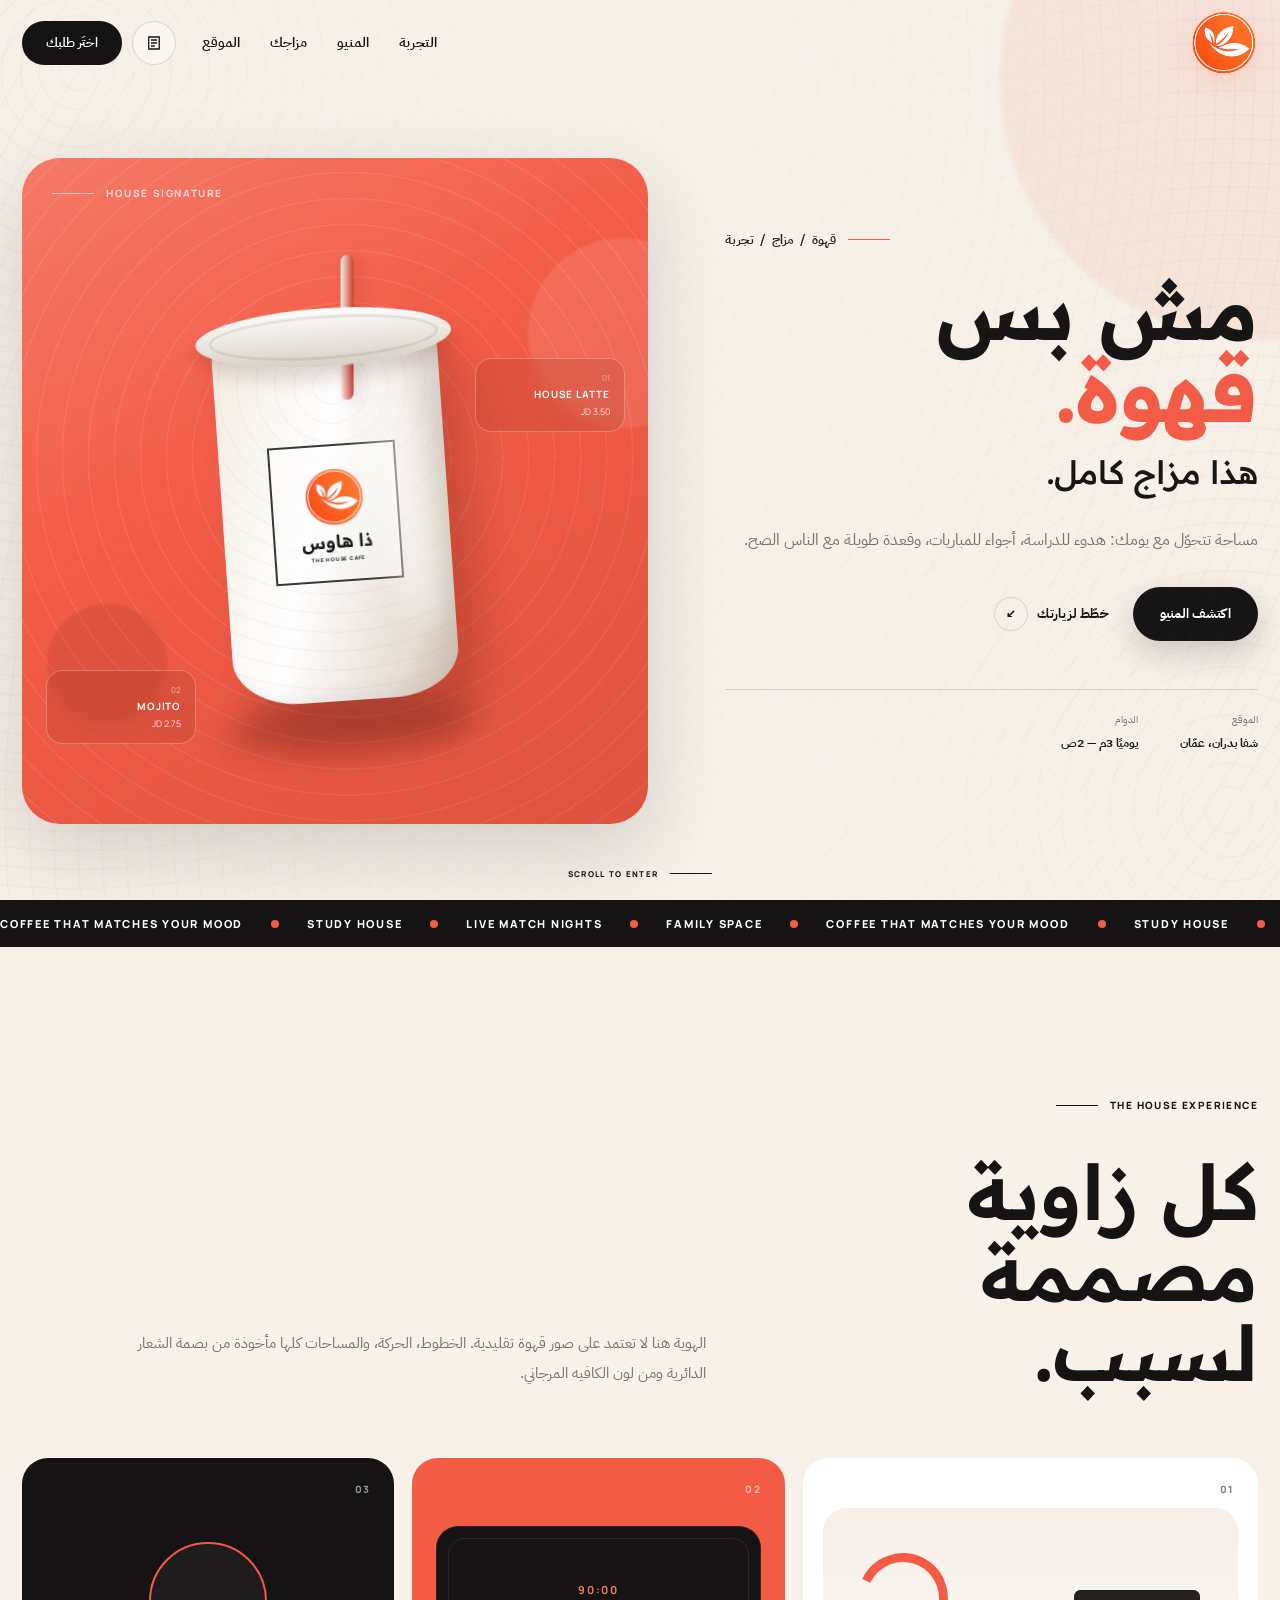
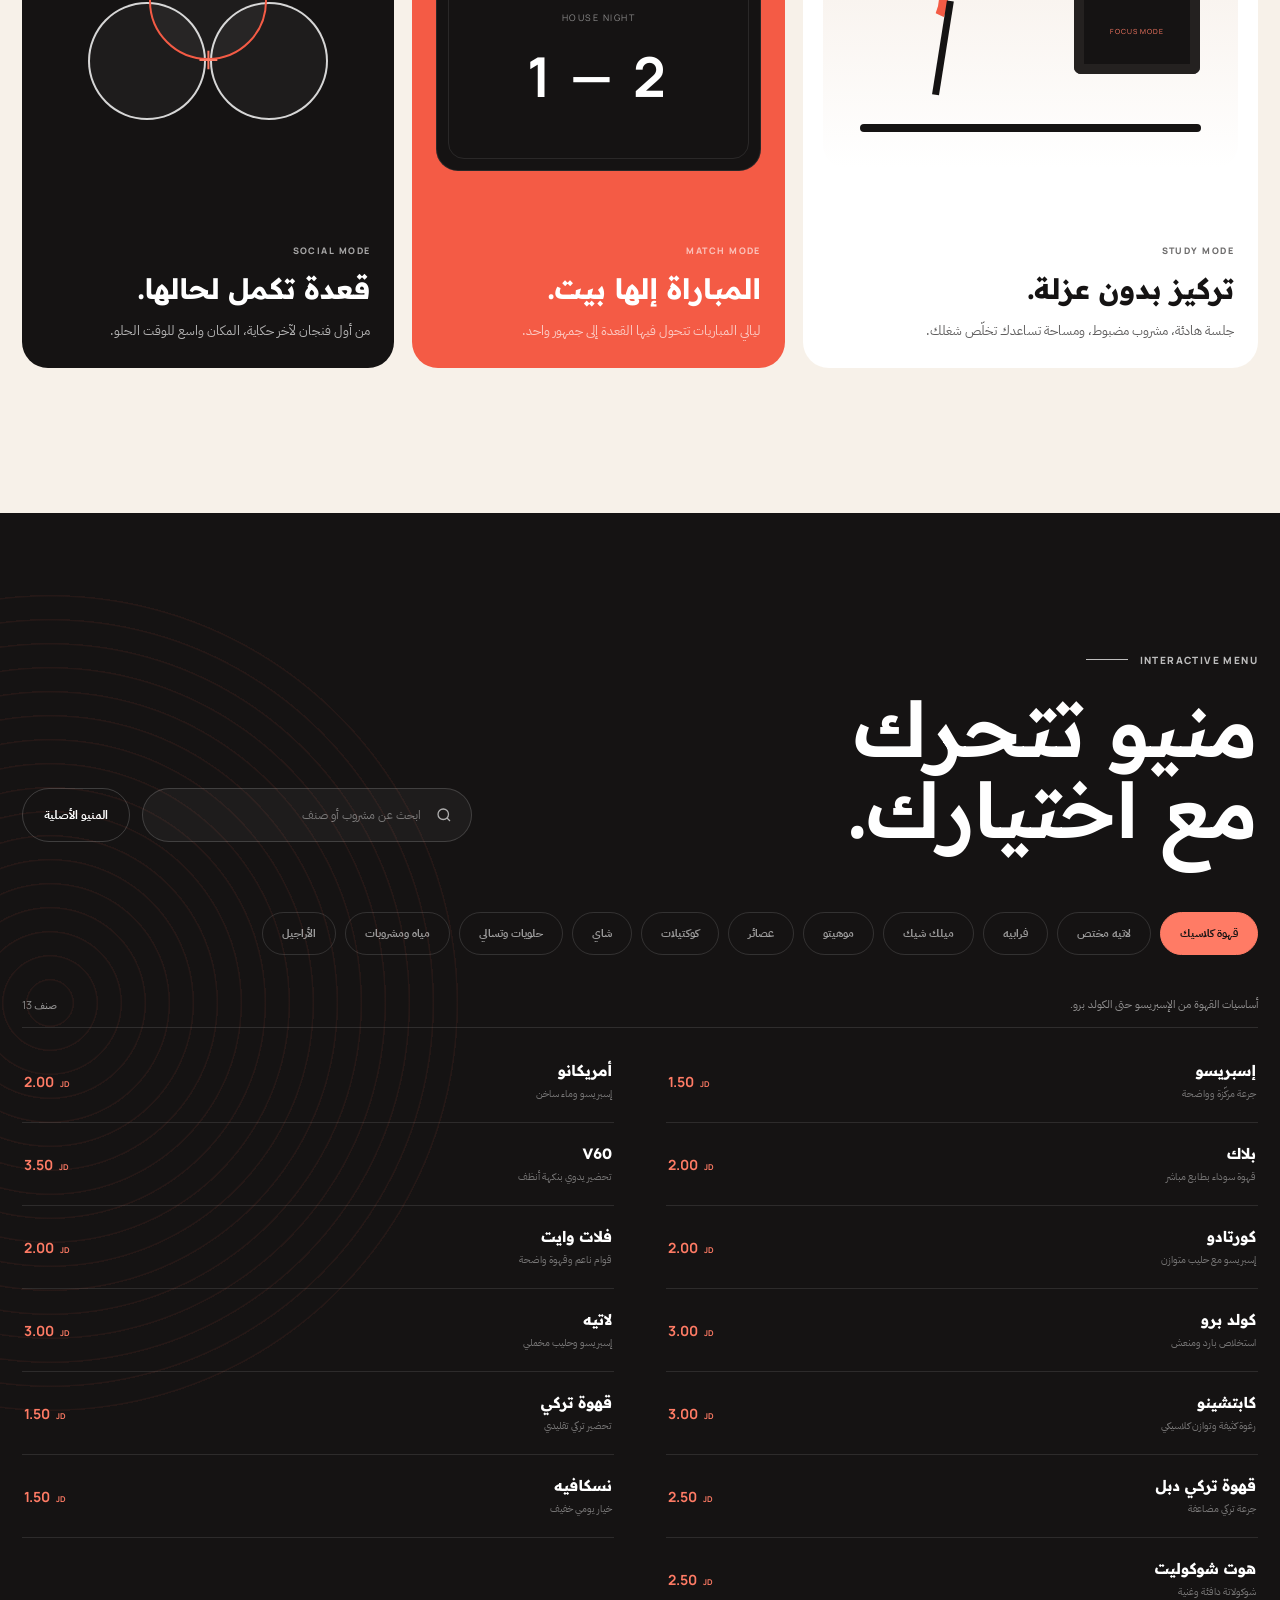
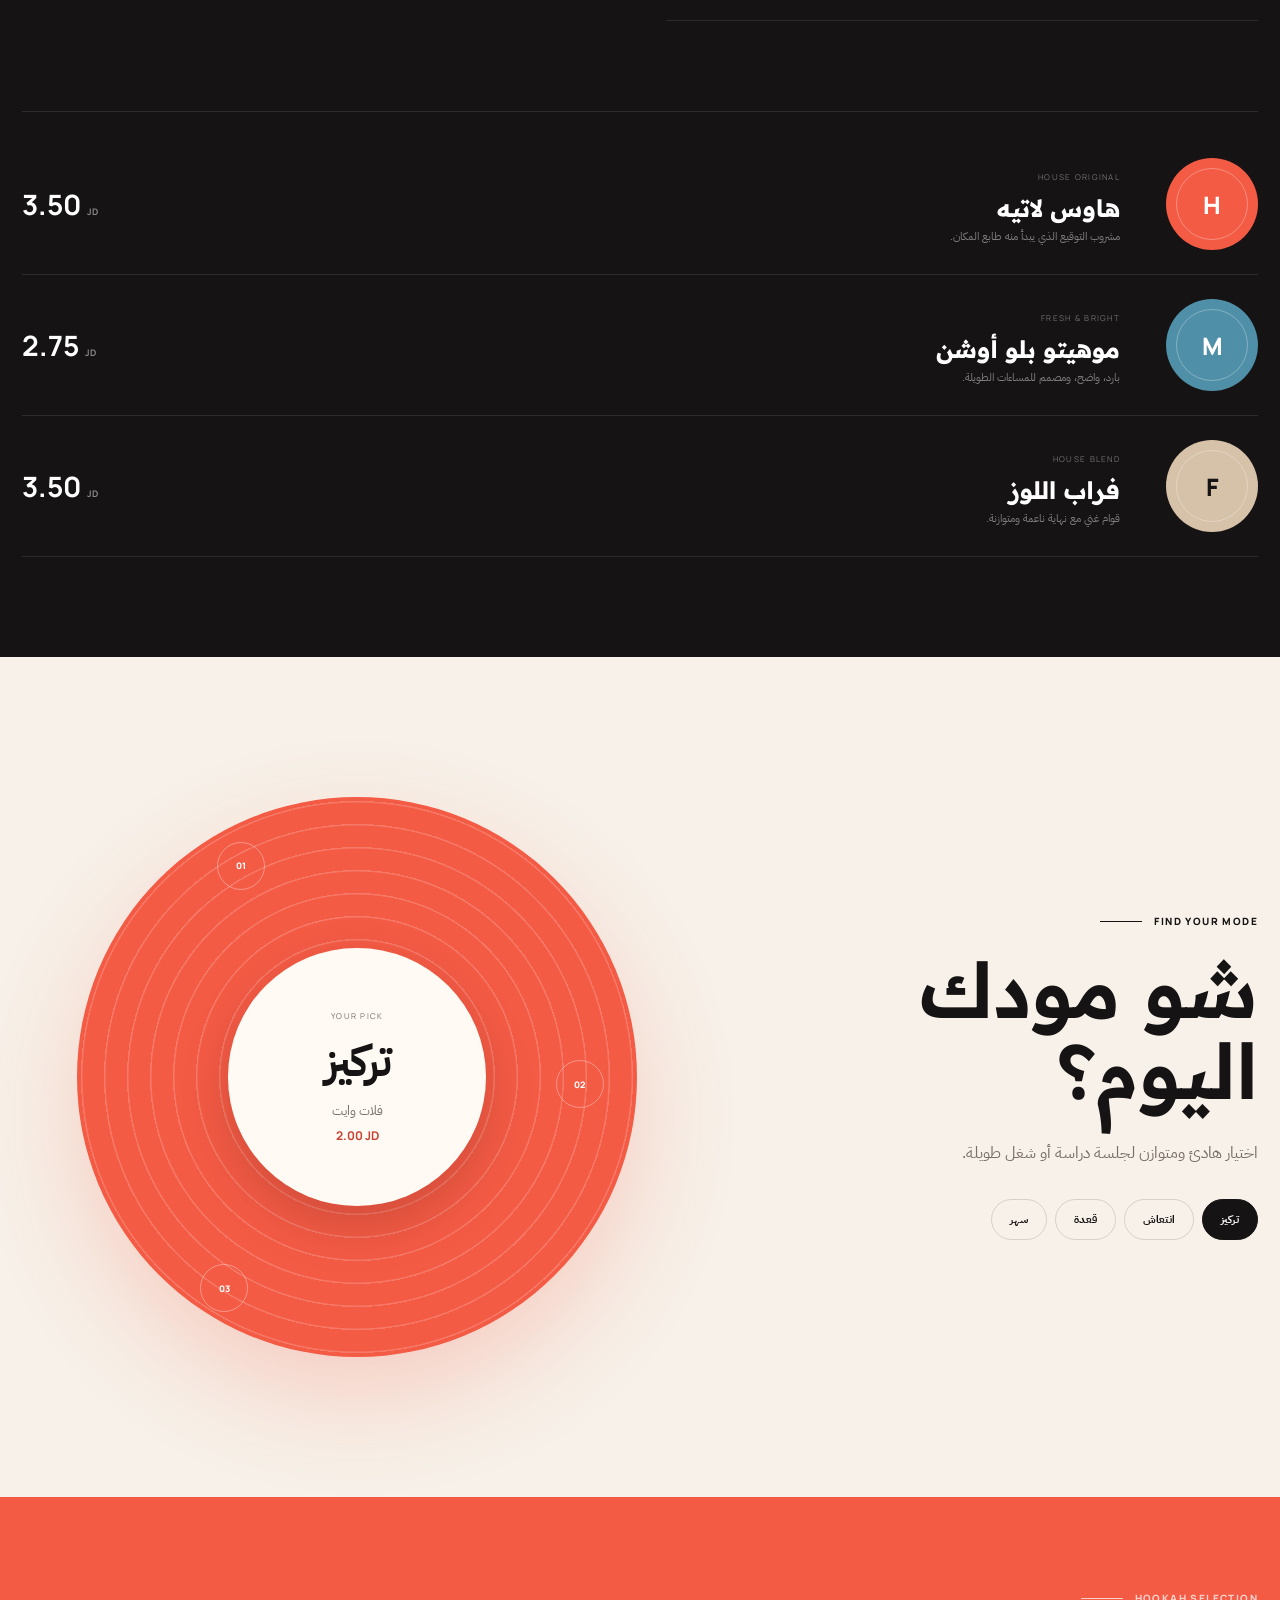
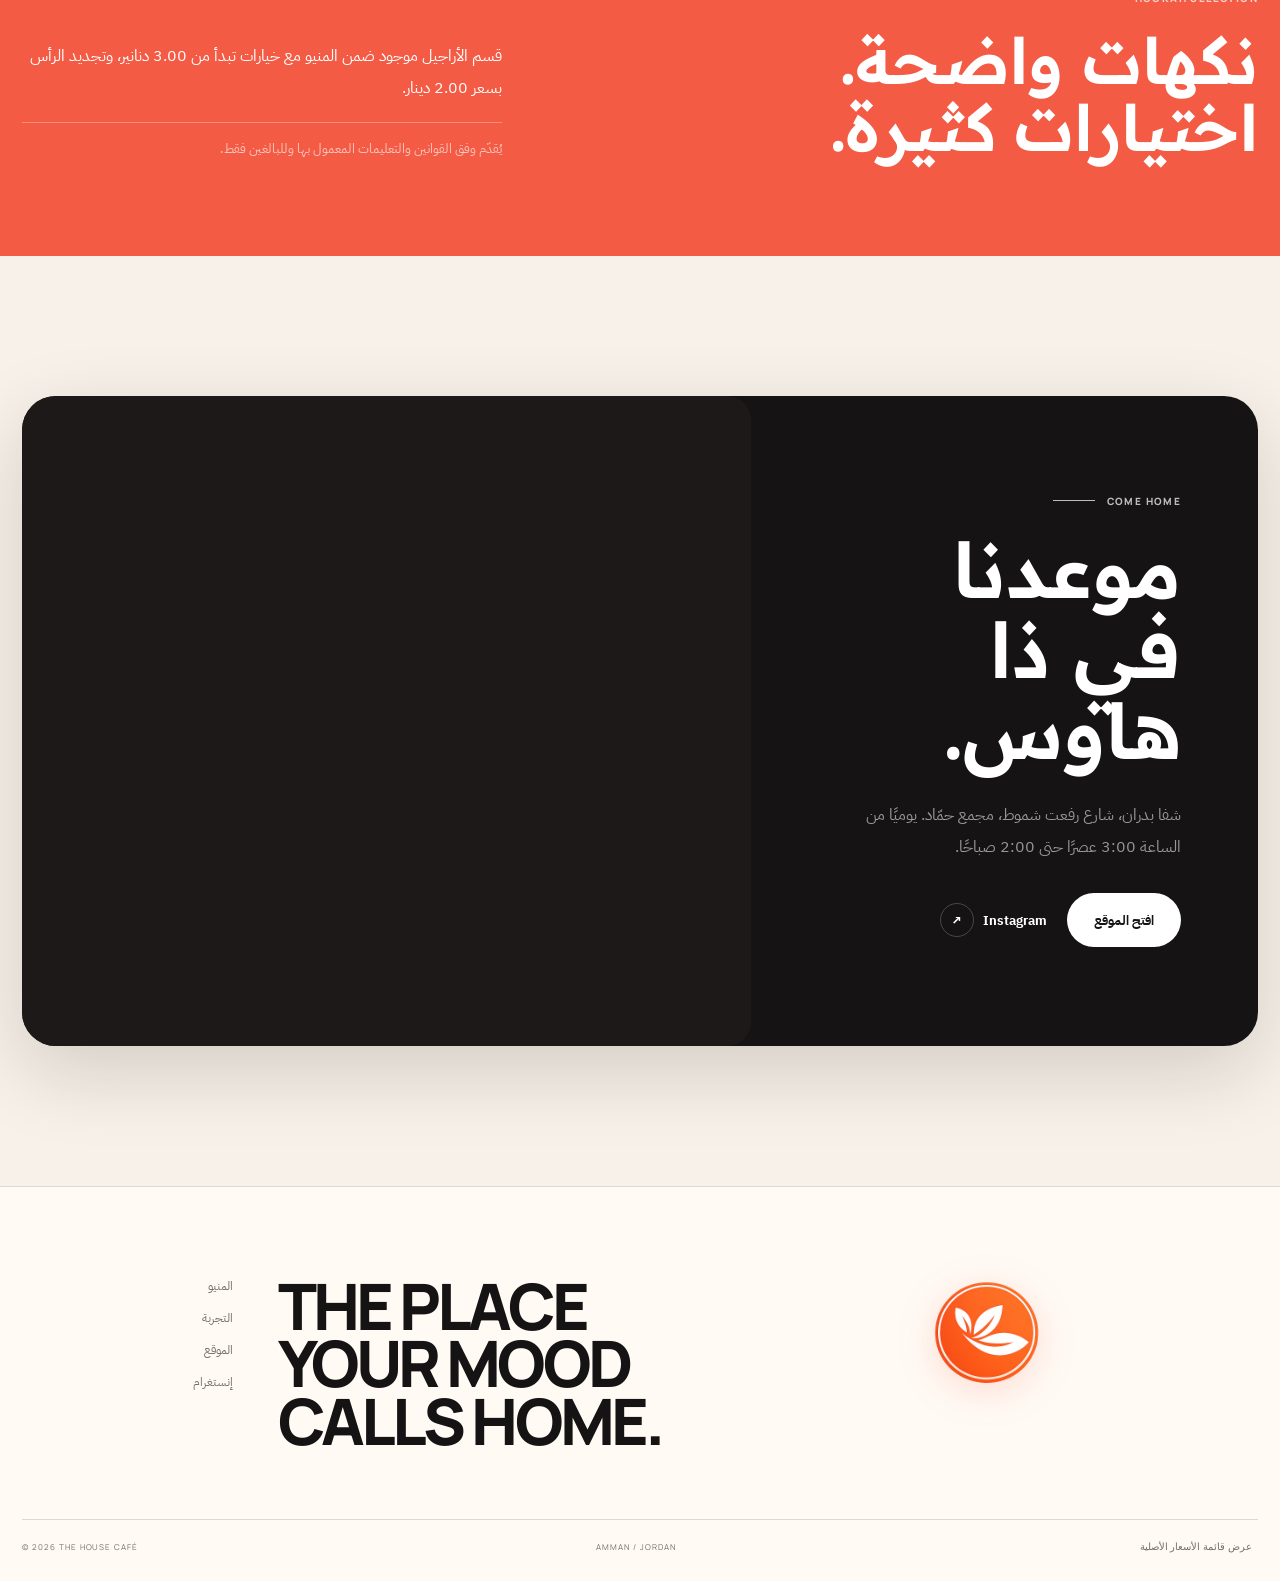
==== commit 3f083c93: "Update index.html" ====
--- a/index.html
+++ b/index.html
@@ -247,16 +247,21 @@
           <h2>موعدنا<br />في ذا هاوس.</h2>
           <p>شفا بدران، شارع رفعت شموط، مجمع حمّاد. يوميًا من الساعة 3:00 عصرًا حتى 2:00 صباحًا.</p>
           <div class="visit-actions">
-            <a class="button button-light" href="https://www.google.com/maps/search/?api=1&query=The+House+Cafe+Shafa+Badran+Refaat+Al+Shammout+Street" target="_blank" rel="noopener">افتح الموقع</a>
+            <a class="button button-light" href="https://www.google.com/maps/search/?api=1&query=32.0452162%2C35.923683" target="_blank" rel="noopener">افتح الموقع</a>
             <a class="text-link light-link" href="https://www.instagram.com/house.amman.cafe/" target="_blank" rel="noopener">Instagram <span>↗</span></a>
           </div>
         </div>
-        <div class="visit-map" aria-label="رسم توضيحي للموقع">
-          <div class="map-grid" aria-hidden="true"></div>
-          <div class="map-road road-one"></div><div class="map-road road-two"></div><div class="map-road road-three"></div>
-          <div class="map-pin"><img src="assets/logo-badge.png" alt="" aria-hidden="true" /><b>ذا هاوس</b><small>SHAFA BADRAN</small></div>
-          <span class="map-label label-a">شارع رفعت شموط</span>
-          <span class="map-label label-b">شفا بدران</span>
+        <div class="visit-map" aria-label="موقع ذا هاوس كافيه على الخريطة" style="overflow: hidden; min-height: 420px; border-radius: 24px;">
+          <iframe
+            src="https://www.google.com/maps?q=32.0452162,35.923683&z=17&output=embed"
+            width="100%"
+            height="420"
+            style="display: block; width: 100%; min-height: 420px; border: 0;"
+            allowfullscreen=""
+            loading="lazy"
+            referrerpolicy="no-referrer-when-downgrade"
+            title="موقع ذا هاوس كافيه">
+          </iframe>
         </div>
       </div>
     </section>
@@ -299,3 +304,4 @@
   <script src="script.js"></script>
 </body>
 </html>
+
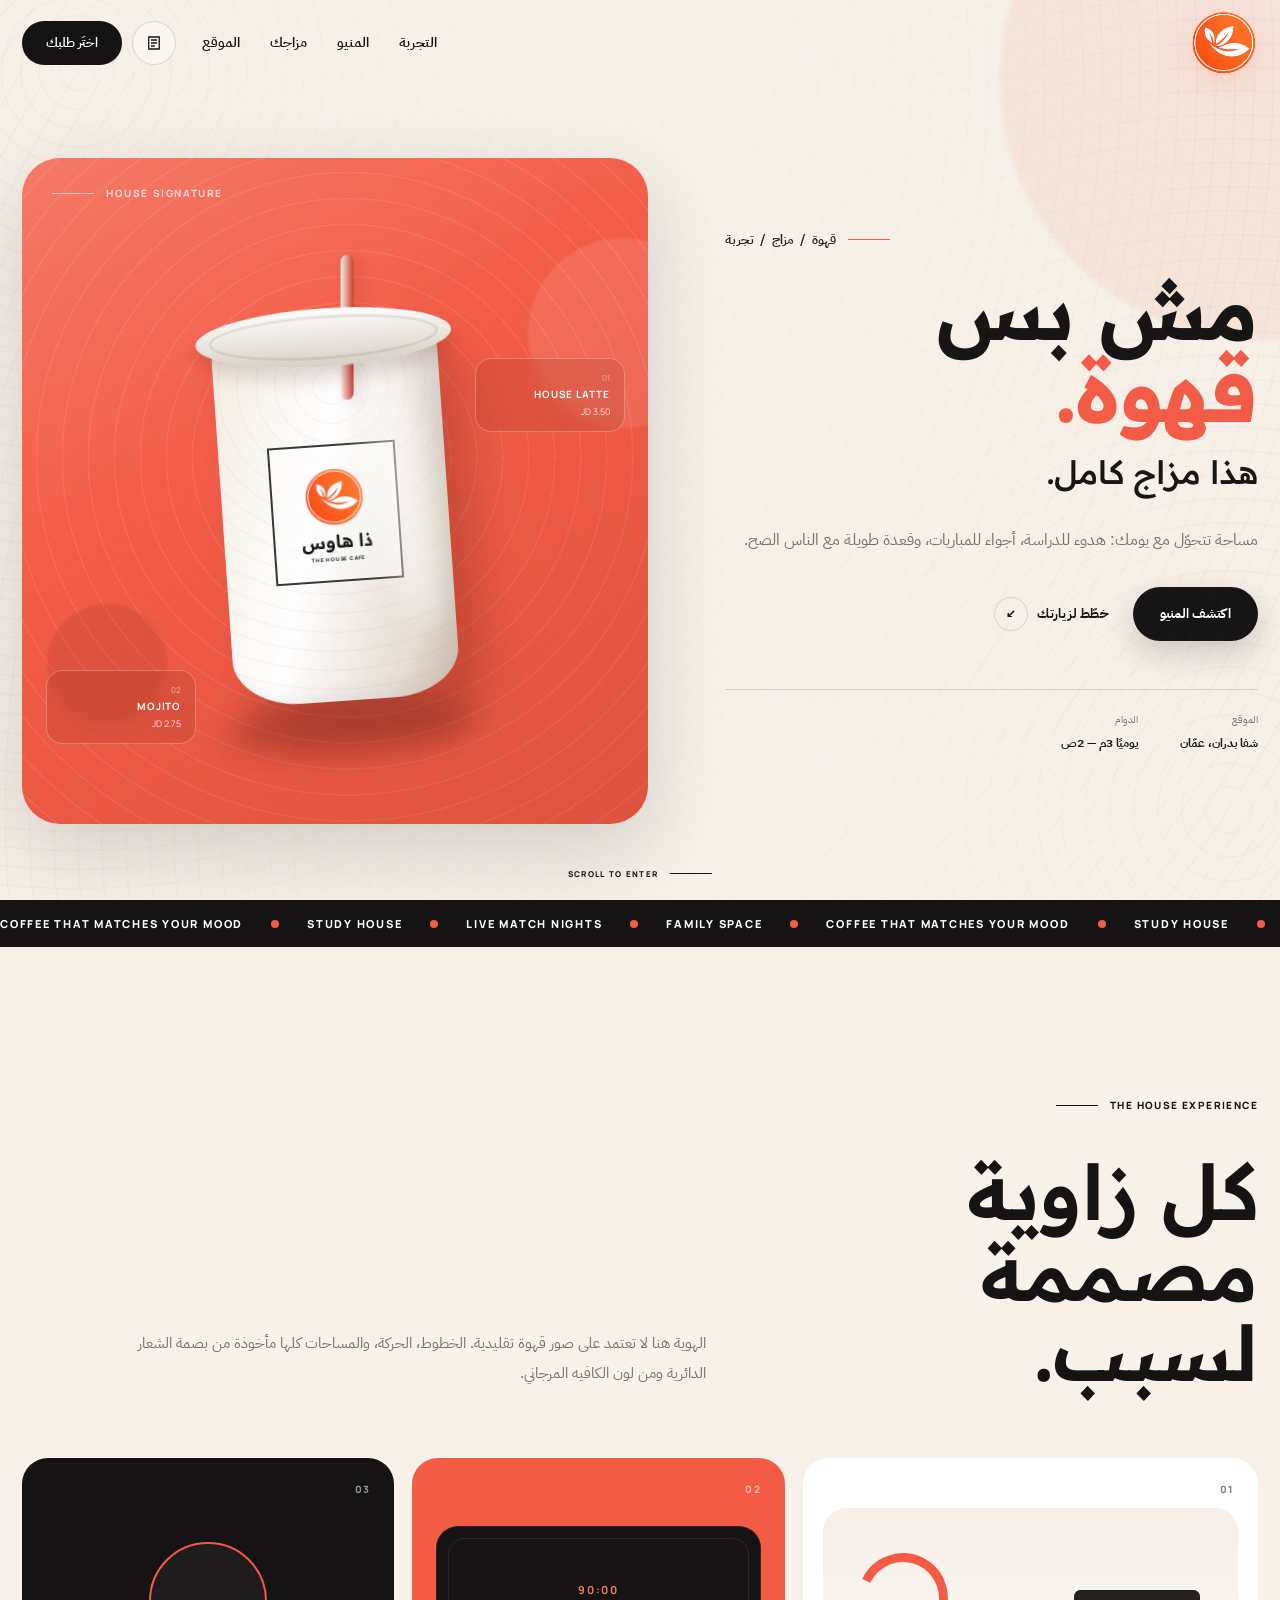
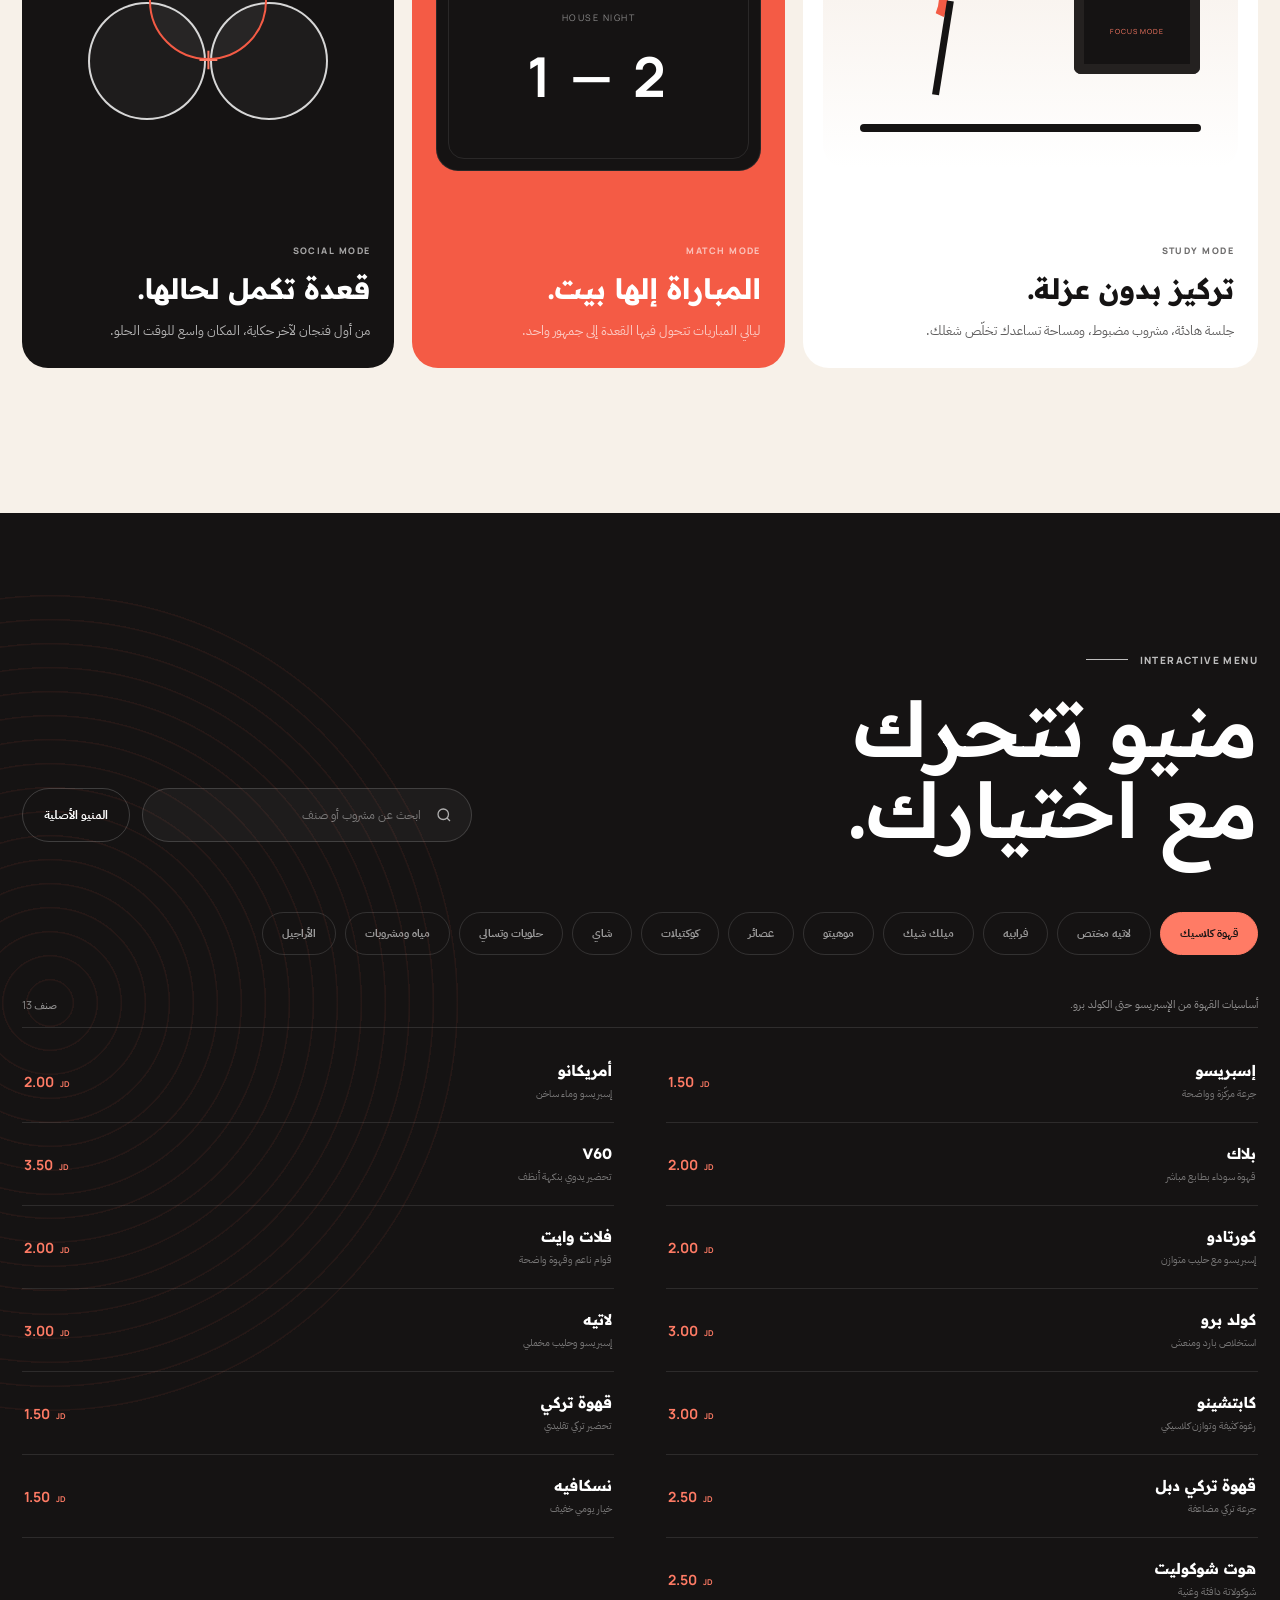
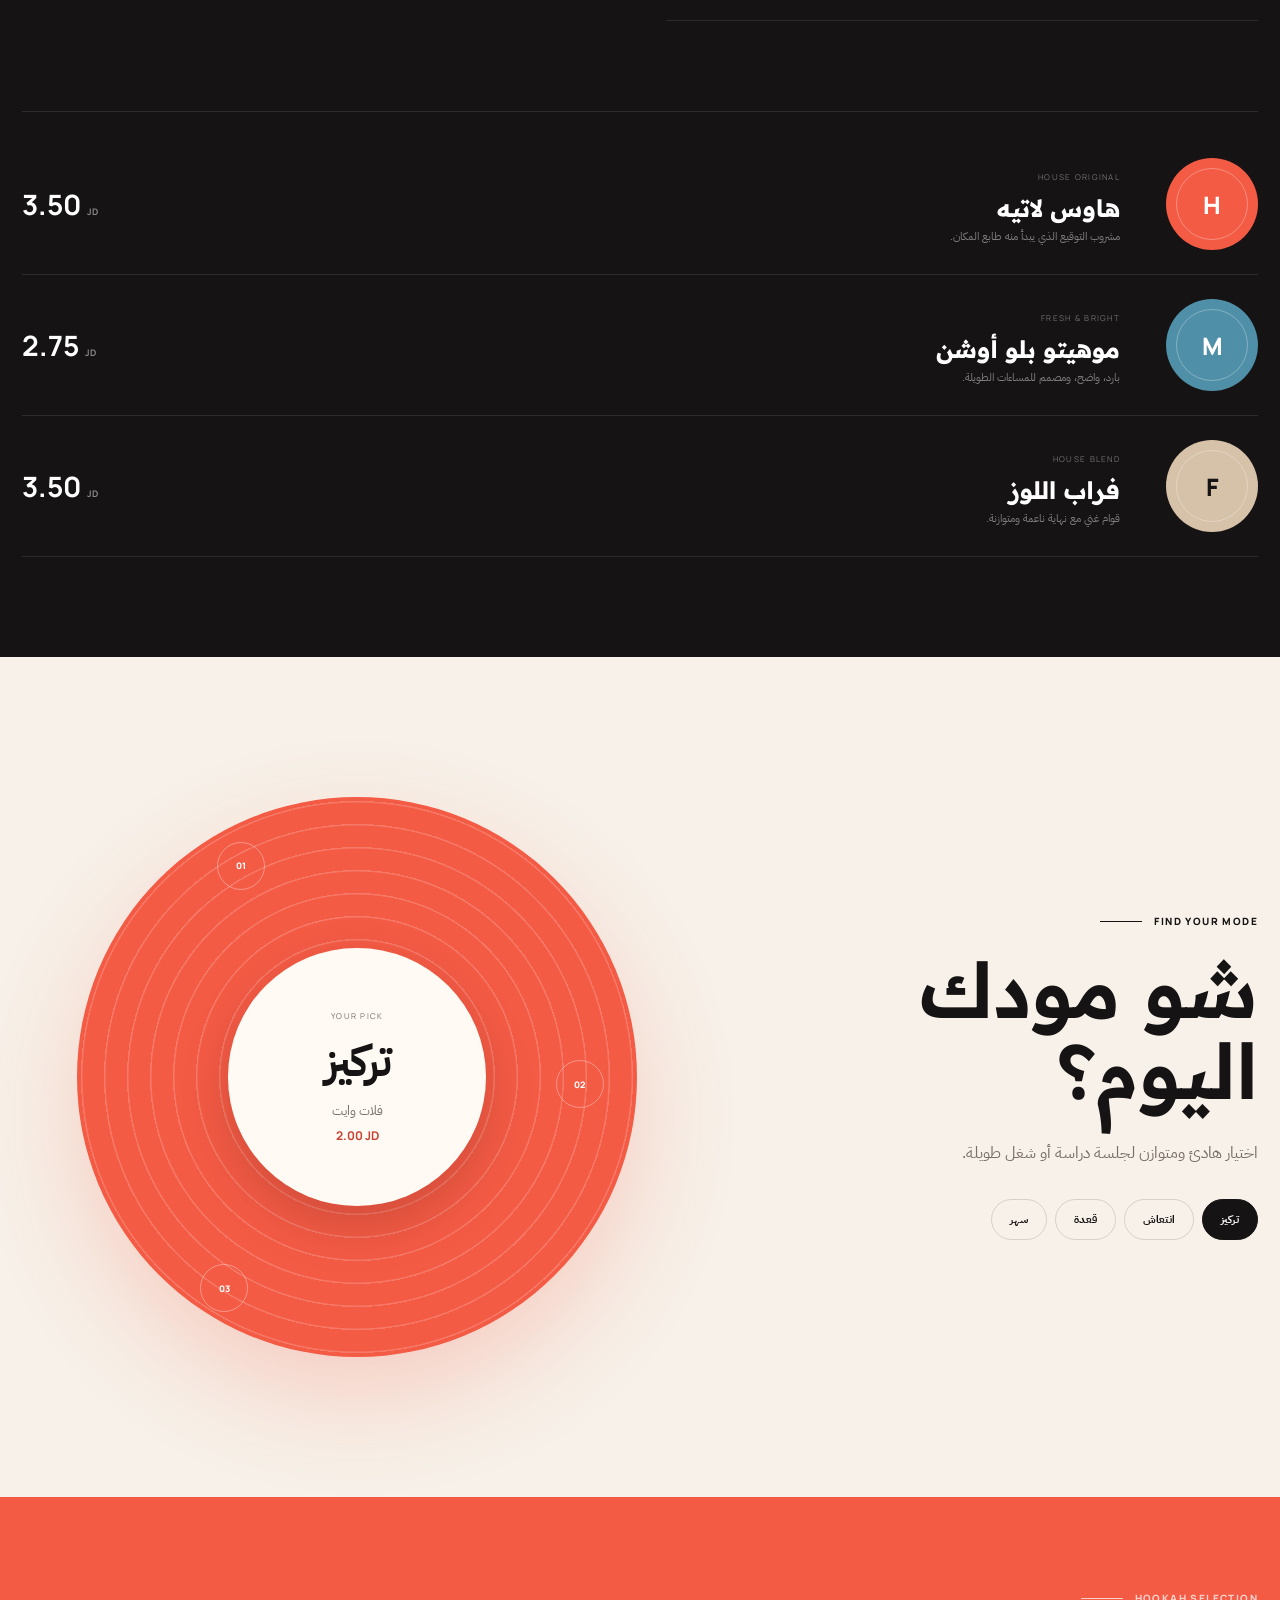
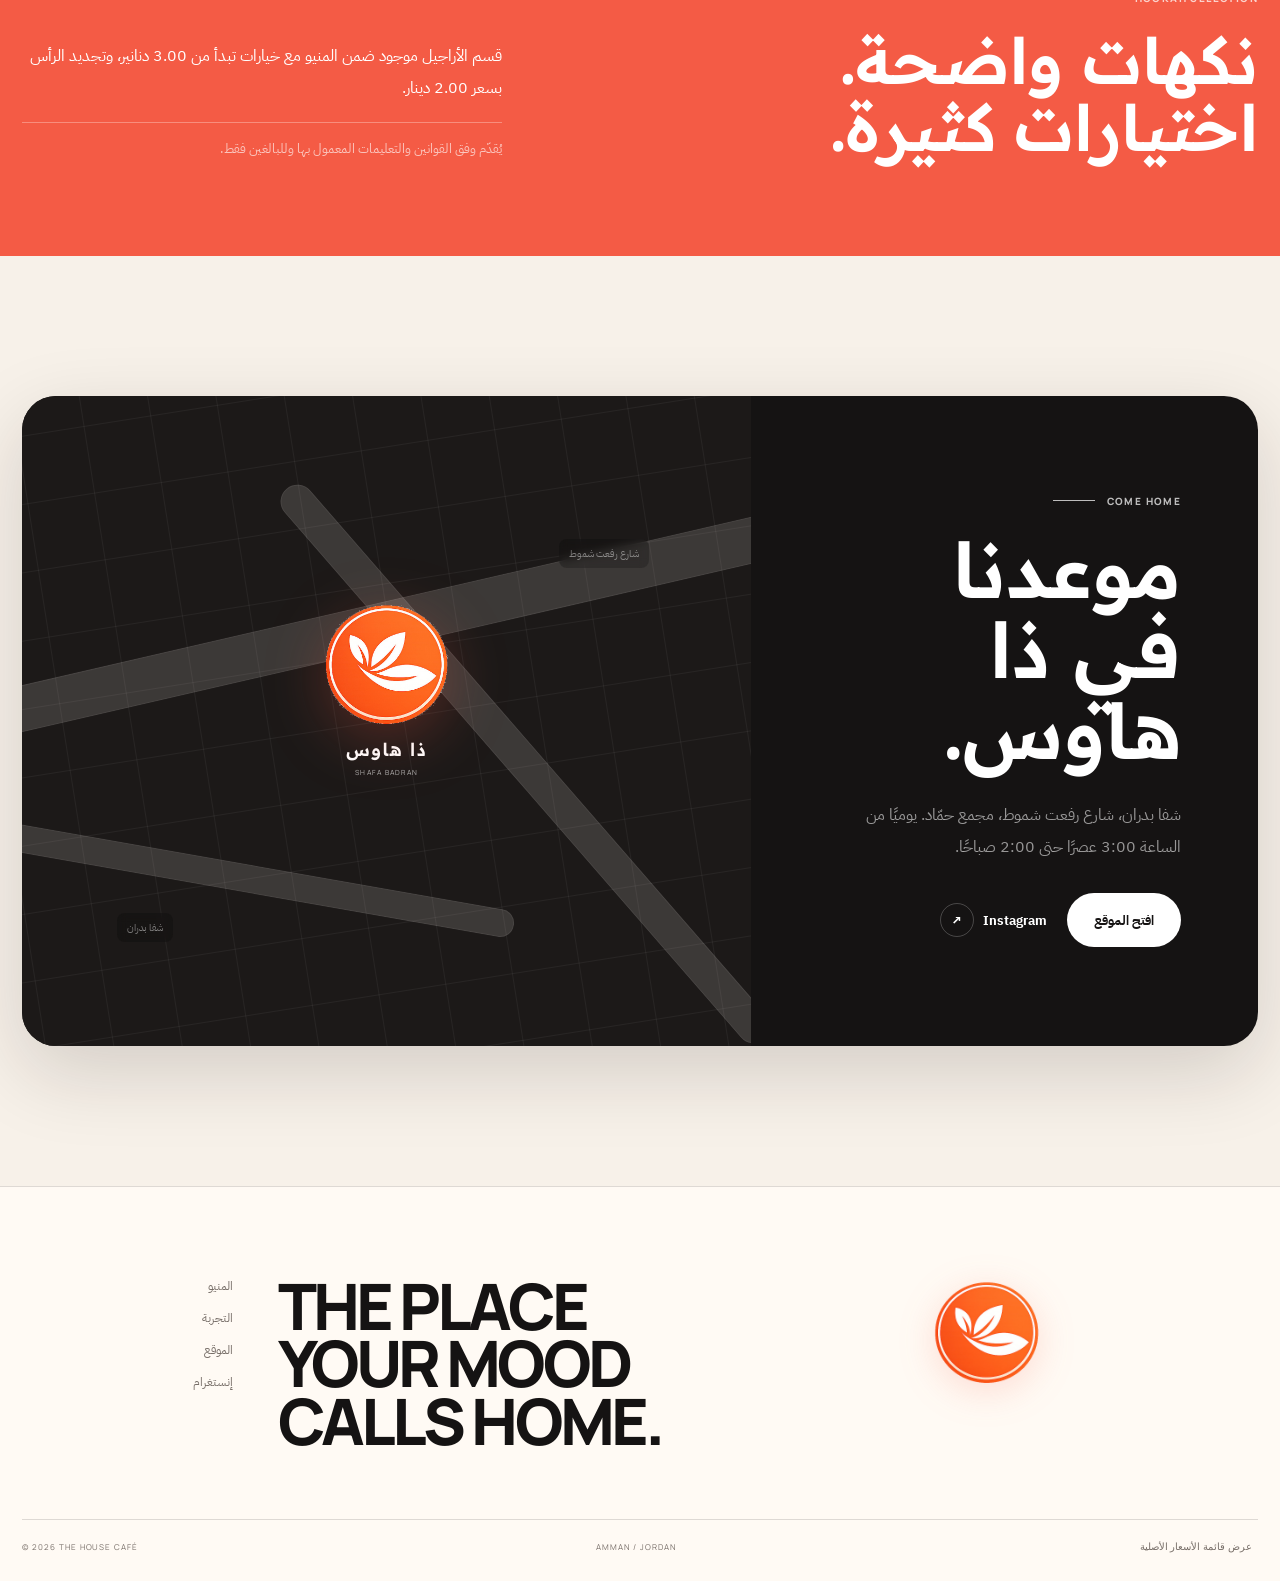
==== commit 298d54f7: "Replace Google Maps iframe with custom map layout" ====
--- a/index.html
+++ b/index.html
@@ -251,17 +251,12 @@
             <a class="text-link light-link" href="https://www.instagram.com/house.amman.cafe/" target="_blank" rel="noopener">Instagram <span>↗</span></a>
           </div>
         </div>
-        <div class="visit-map" aria-label="موقع ذا هاوس كافيه على الخريطة" style="overflow: hidden; min-height: 420px; border-radius: 24px;">
-          <iframe
-            src="https://www.google.com/maps?q=32.0452162,35.923683&z=17&output=embed"
-            width="100%"
-            height="420"
-            style="display: block; width: 100%; min-height: 420px; border: 0;"
-            allowfullscreen=""
-            loading="lazy"
-            referrerpolicy="no-referrer-when-downgrade"
-            title="موقع ذا هاوس كافيه">
-          </iframe>
+        <div class="visit-map" aria-label="رسم توضيحي لموقع ذا هاوس كافيه">
+          <div class="map-grid" aria-hidden="true"></div>
+          <div class="map-road road-one"></div><div class="map-road road-two"></div><div class="map-road road-three"></div>
+          <div class="map-pin"><img src="assets/logo-badge.png" alt="" aria-hidden="true" /><b>ذا هاوس</b><small>SHAFA BADRAN</small></div>
+          <span class="map-label label-a">شارع رفعت شموط</span>
+          <span class="map-label label-b">شفا بدران</span>
         </div>
       </div>
     </section>
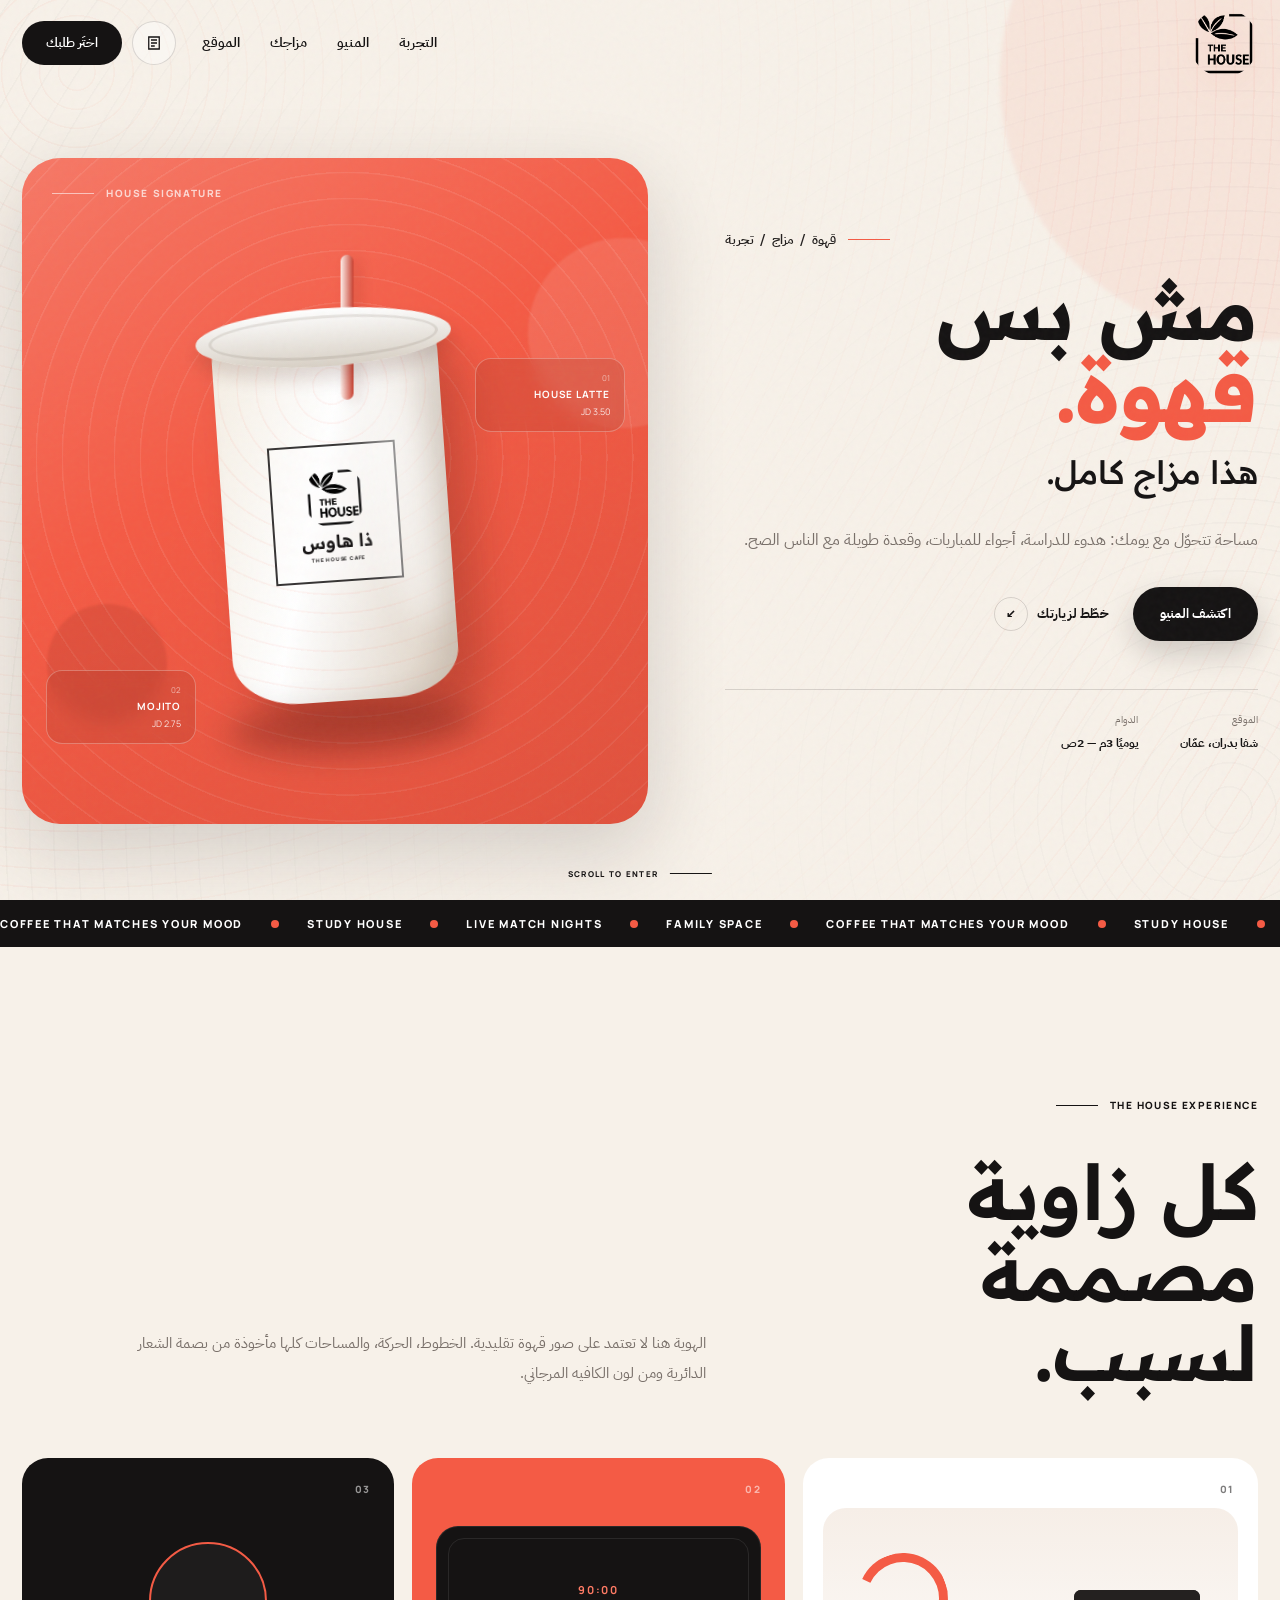
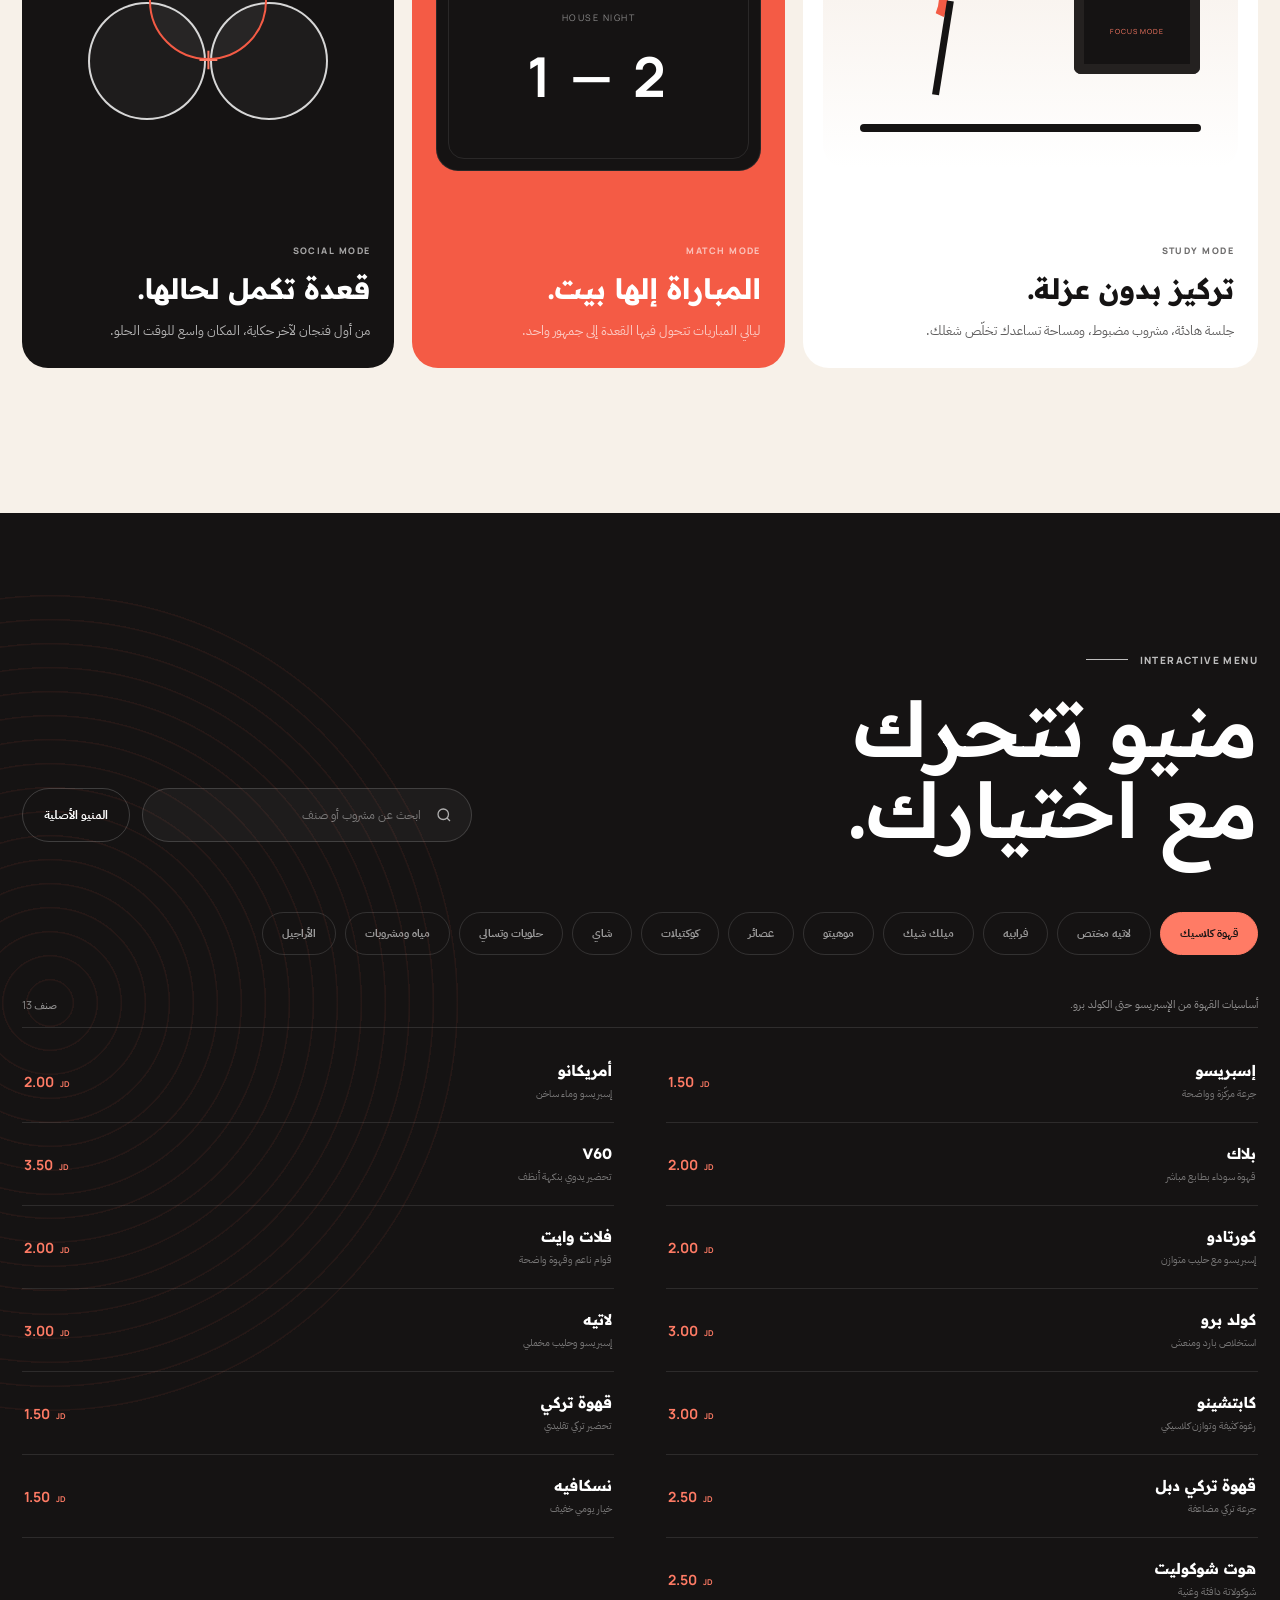
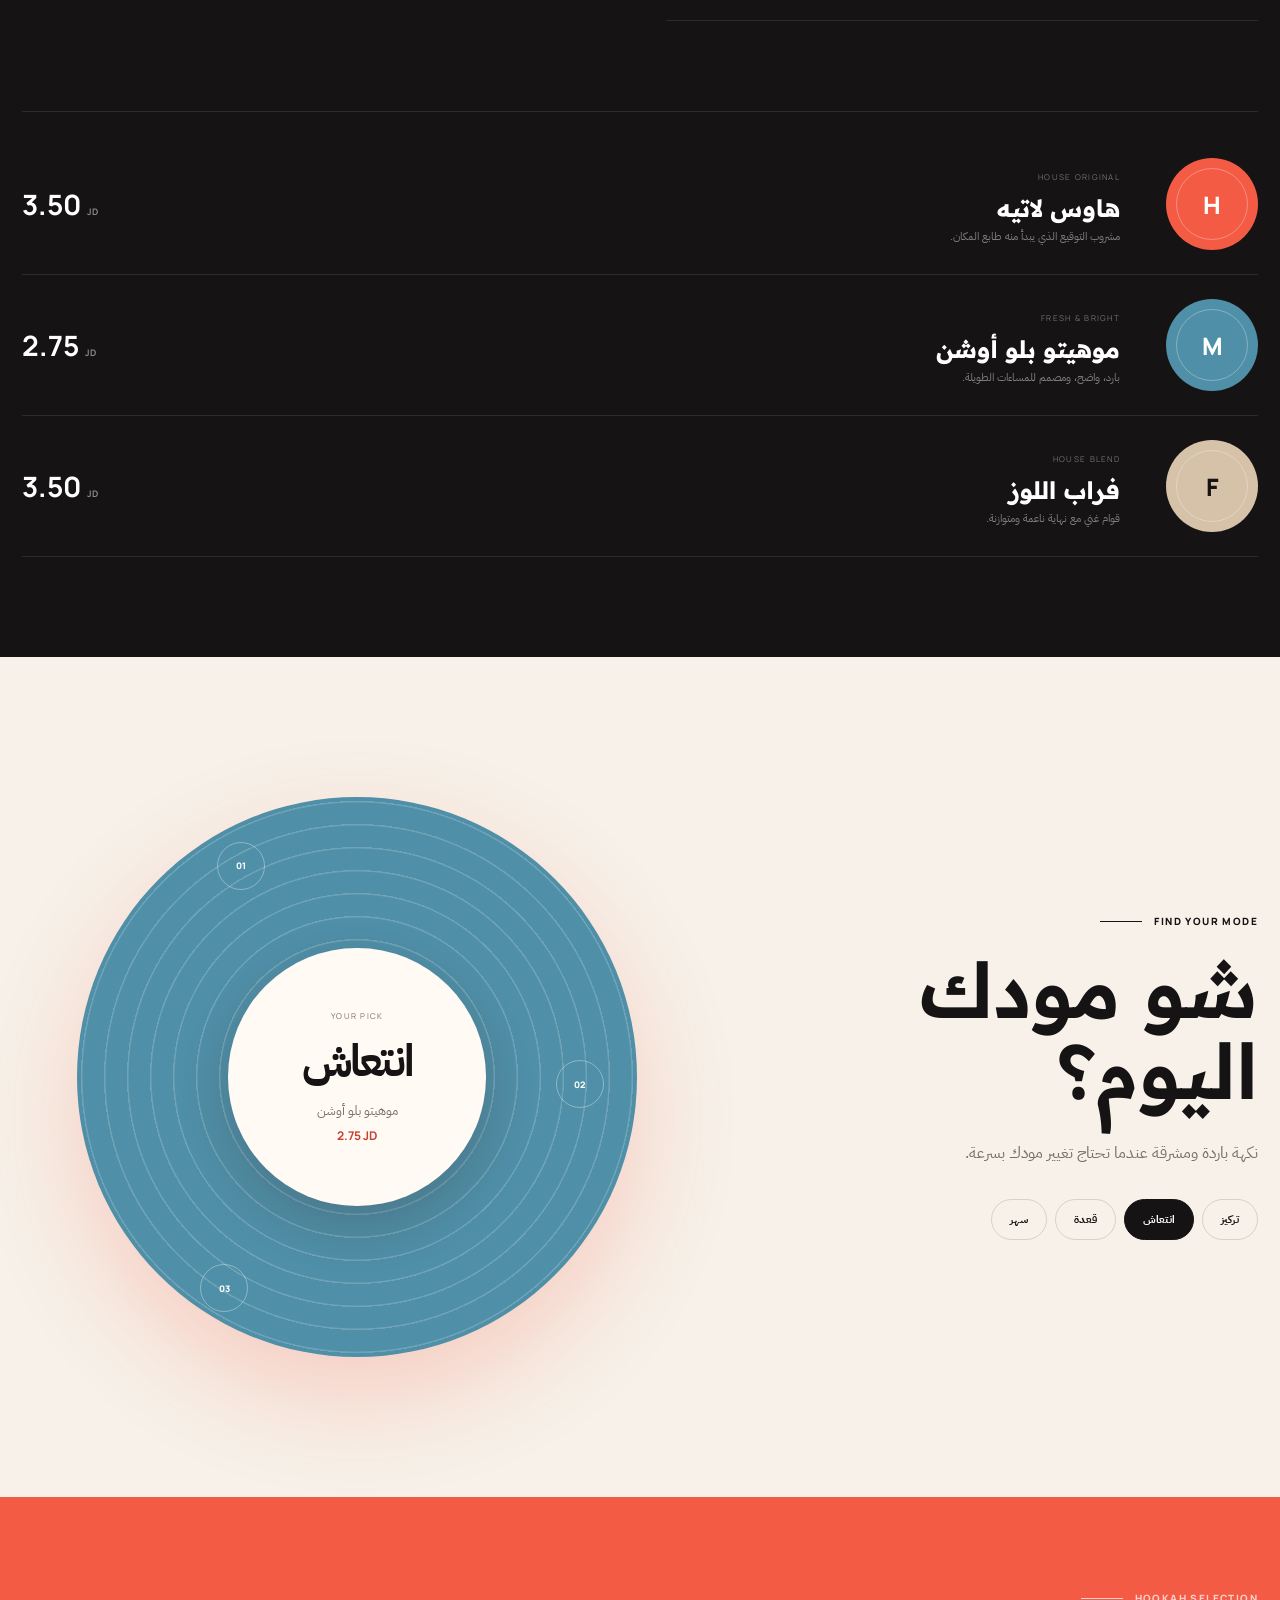
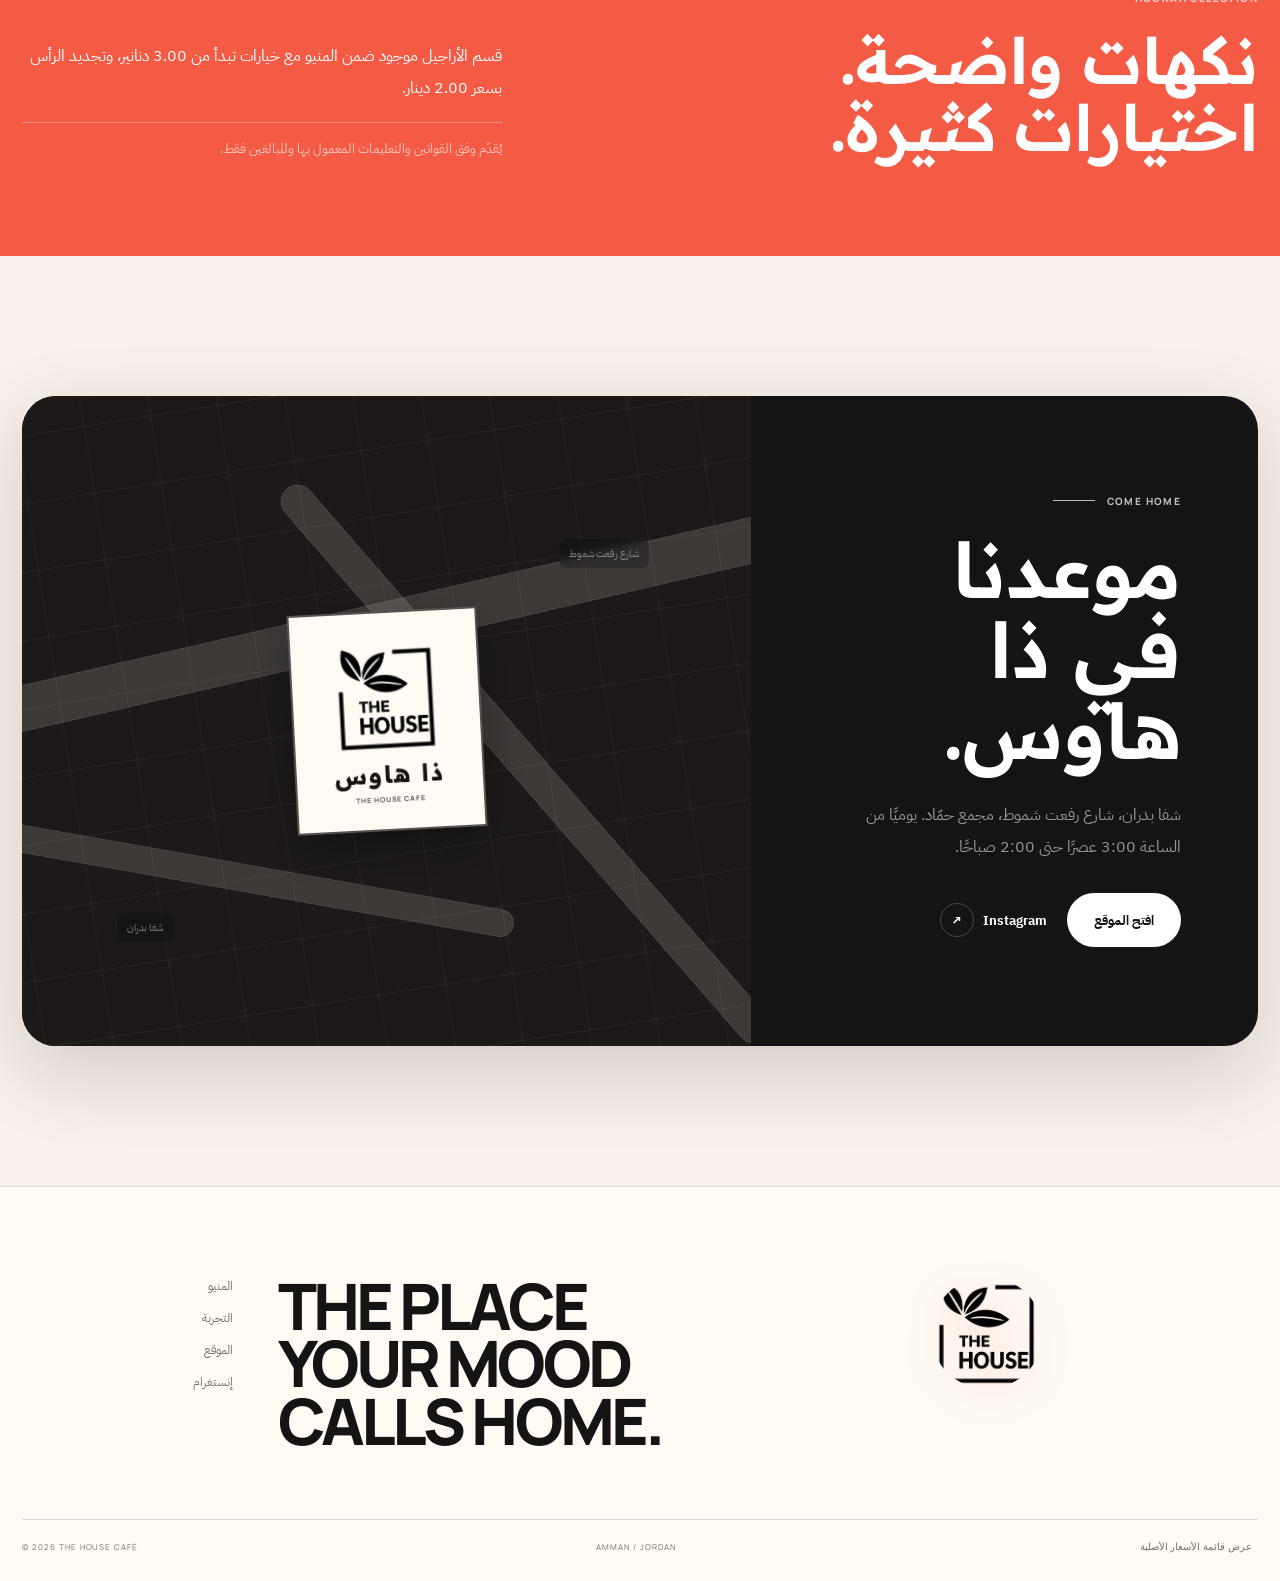
==== commit cfb7a105: "Update index.html" ====
--- a/index.html
+++ b/index.html
@@ -23,7 +23,7 @@
 
   <header class="site-header" id="siteHeader">
     <a class="brand brand-header" href="#home" aria-label="ذا هاوس كافيه - الرئيسية">
-      <img class="brand-logo" src="assets/logo-badge.png" alt="شعار ذا هاوس" width="512" height="512" />
+      <img class="brand-logo" src="assets/logo-badge.png?v=5" alt="شعار ذا هاوس" width="512" height="512" />
     </a>
 
     <nav class="desktop-nav" aria-label="التنقل الرئيسي">
@@ -85,7 +85,7 @@
           <div class="cup-lid"></div>
           <div class="cup-body">
             <div class="cup-brand" aria-label="شعار ذا هاوس كافيه">
-              <img src="assets/logo-badge.png" alt="" aria-hidden="true" />
+              <img src="assets/logo-badge.png?v=5" alt="" aria-hidden="true" />
               <span class="cup-brand-name">ذا هاوس</span>
               <small>THE HOUSE CAFE</small>
             </div>
@@ -254,7 +254,11 @@
         <div class="visit-map" aria-label="رسم توضيحي لموقع ذا هاوس كافيه">
           <div class="map-grid" aria-hidden="true"></div>
           <div class="map-road road-one"></div><div class="map-road road-two"></div><div class="map-road road-three"></div>
-          <div class="map-pin"><img src="assets/logo-badge.png" alt="" aria-hidden="true" /><b>ذا هاوس</b><small>SHAFA BADRAN</small></div>
+          <div class="map-pin" aria-label="ذا هاوس كافيه">
+            <img src="assets/logo-badge.png?v=5" alt="شعار ذا هاوس" />
+            <b>ذا هاوس</b>
+            <small>THE HOUSE CAFE</small>
+          </div>
           <span class="map-label label-a">شارع رفعت شموط</span>
           <span class="map-label label-b">شفا بدران</span>
         </div>
@@ -265,7 +269,7 @@
   <footer class="site-footer">
     <div class="footer-main section-shell">
       <a class="brand footer-brand" href="#home" aria-label="ذا هاوس كافيه">
-        <img class="brand-logo footer-brand-logo" src="assets/logo-badge.png" alt="شعار ذا هاوس" width="512" height="512" loading="lazy" />
+        <img class="brand-logo footer-brand-logo" src="assets/logo-badge.png?v=5" alt="شعار ذا هاوس" width="512" height="512" loading="lazy" />
       </a>
       <div class="footer-statement">THE PLACE<br />YOUR MOOD<br />CALLS HOME.</div>
       <div class="footer-links">
--- a/style.css
+++ b/style.css
@@ -758,3 +758,173 @@
     height: 48px;
   }
 }
+
+/* ===== FINAL LOCATION LOGO FIX ===== */
+.visit-map .map-pin.map-brand-card {
+  position: absolute !important;
+  left: 50% !important;
+  top: 50% !important;
+  transform: translate(-50%, -50%) rotate(-3deg) !important;
+  width: 190px !important;
+  height: 220px !important;
+  padding: 18px 16px 15px !important;
+  box-sizing: border-box !important;
+  border: 2px solid rgba(21,19,19,.70) !important;
+  border-radius: 0 !important;
+  background: #fffaf4 !important;
+  box-shadow: 0 18px 45px rgba(0,0,0,.30) !important;
+  display: flex !important;
+  flex-direction: column !important;
+  align-items: center !important;
+  justify-content: center !important;
+  gap: 7px !important;
+  overflow: hidden !important;
+  color: #151313 !important;
+  z-index: 10 !important;
+}
+
+.visit-map .map-pin.map-brand-card img {
+  display: block !important;
+  width: 112px !important;
+  height: 112px !important;
+  object-fit: contain !important;
+  border-radius: 0 !important;
+  clip-path: none !important;
+  filter: none !important;
+  flex: 0 0 auto !important;
+}
+
+.visit-map .map-pin.map-brand-card b {
+  display: block !important;
+  margin: 0 !important;
+  color: #151313 !important;
+  font-size: 23px !important;
+  line-height: 1 !important;
+  font-weight: 700 !important;
+}
+
+.visit-map .map-pin.map-brand-card small {
+  display: block !important;
+  margin: 0 !important;
+  color: #151313 !important;
+  opacity: .75 !important;
+  font-family: "Manrope", sans-serif !important;
+  font-size: 7px !important;
+  line-height: 1 !important;
+  letter-spacing: .14em !important;
+}
+
+@media (max-width: 780px) {
+  .visit-map .map-pin.map-brand-card {
+    width: 165px !important;
+    height: 195px !important;
+    padding: 14px 12px !important;
+  }
+
+  .visit-map .map-pin.map-brand-card img {
+    width: 96px !important;
+    height: 96px !important;
+  }
+
+  .visit-map .map-pin.map-brand-card b {
+    font-size: 21px !important;
+  }
+}
+
+/* =========================================================
+   REAL CSS-ONLY FIX — LOCATION LOGO CARD
+   لا يحتاج أي تعديل على index.html
+   ========================================================= */
+.visit-map .map-pin {
+  position: absolute !important;
+  left: 50% !important;
+  top: 50% !important;
+  transform: translate(-50%, -50%) rotate(-3deg) !important;
+
+  width: 190px !important;
+  height: 220px !important;
+  padding: 18px 16px 15px !important;
+  box-sizing: border-box !important;
+
+  background: #fffaf4 !important;
+  border: 2px solid rgba(21, 19, 19, .72) !important;
+  border-radius: 0 !important;
+  box-shadow: 0 18px 45px rgba(0, 0, 0, .30) !important;
+
+  display: flex !important;
+  flex-direction: column !important;
+  align-items: center !important;
+  justify-content: center !important;
+  gap: 8px !important;
+
+  color: #151313 !important;
+  text-align: center !important;
+  overflow: hidden !important;
+  z-index: 10 !important;
+}
+
+.visit-map .map-pin img {
+  display: block !important;
+  width: 112px !important;
+  height: 112px !important;
+  max-width: none !important;
+
+  object-fit: contain !important;
+  object-position: center !important;
+
+  background: transparent !important;
+  border: 0 !important;
+  border-radius: 0 !important;
+  clip-path: none !important;
+  filter: none !important;
+}
+
+.visit-map .map-pin b {
+  display: block !important;
+  margin: 0 !important;
+
+  color: #151313 !important;
+  font-size: 24px !important;
+  font-weight: 700 !important;
+  line-height: 1.05 !important;
+}
+
+.visit-map .map-pin small {
+  display: block !important;
+  margin: 0 !important;
+
+  color: #151313 !important;
+  opacity: .72 !important;
+
+  font-size: 0 !important;
+  line-height: 1 !important;
+}
+
+.visit-map .map-pin small::after {
+  content: "THE HOUSE CAFE";
+  display: block;
+
+  font-family: "Manrope", sans-serif !important;
+  font-size: 7px !important;
+  font-weight: 700 !important;
+  letter-spacing: .14em !important;
+  line-height: 1 !important;
+  color: #151313 !important;
+}
+
+@media (max-width: 780px) {
+  .visit-map .map-pin {
+    width: 165px !important;
+    height: 195px !important;
+    padding: 14px 12px !important;
+  }
+
+  .visit-map .map-pin img {
+    width: 96px !important;
+    height: 96px !important;
+  }
+
+  .visit-map .map-pin b {
+    font-size: 21px !important;
+  }
+}
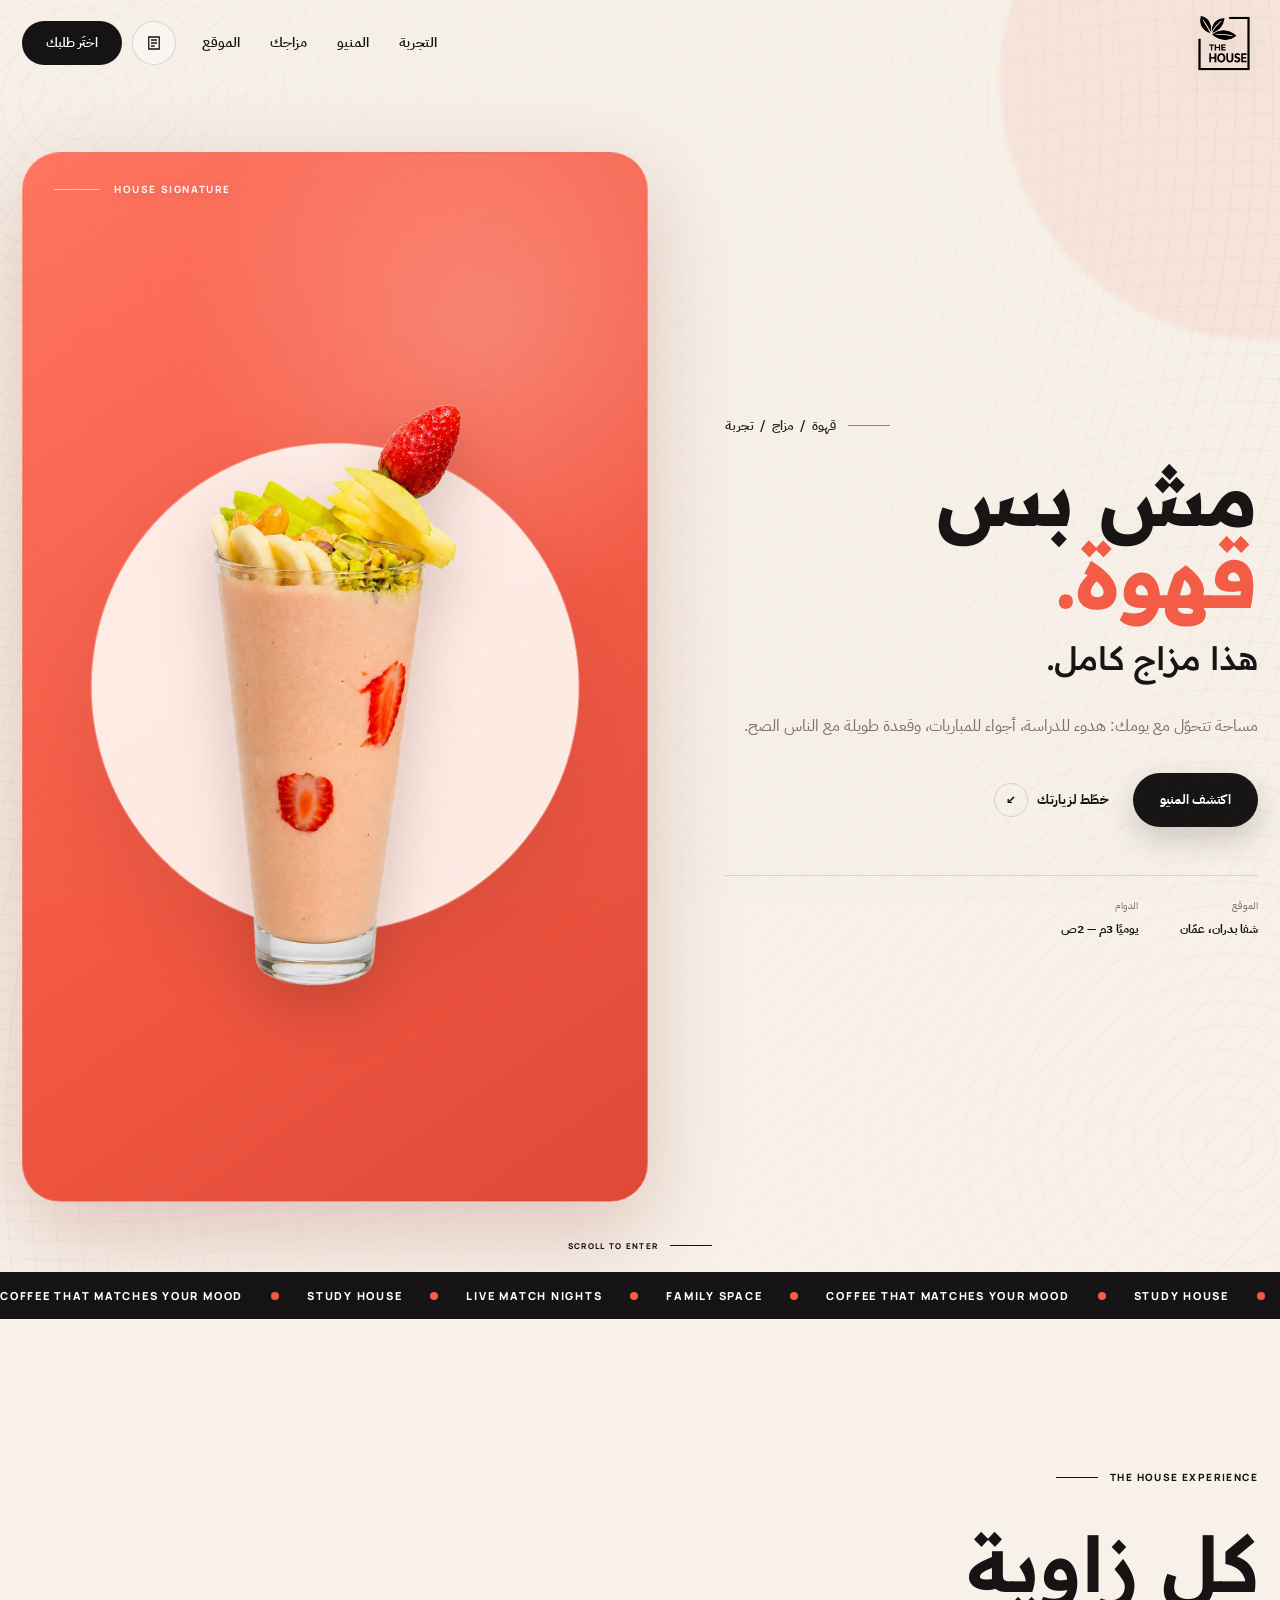
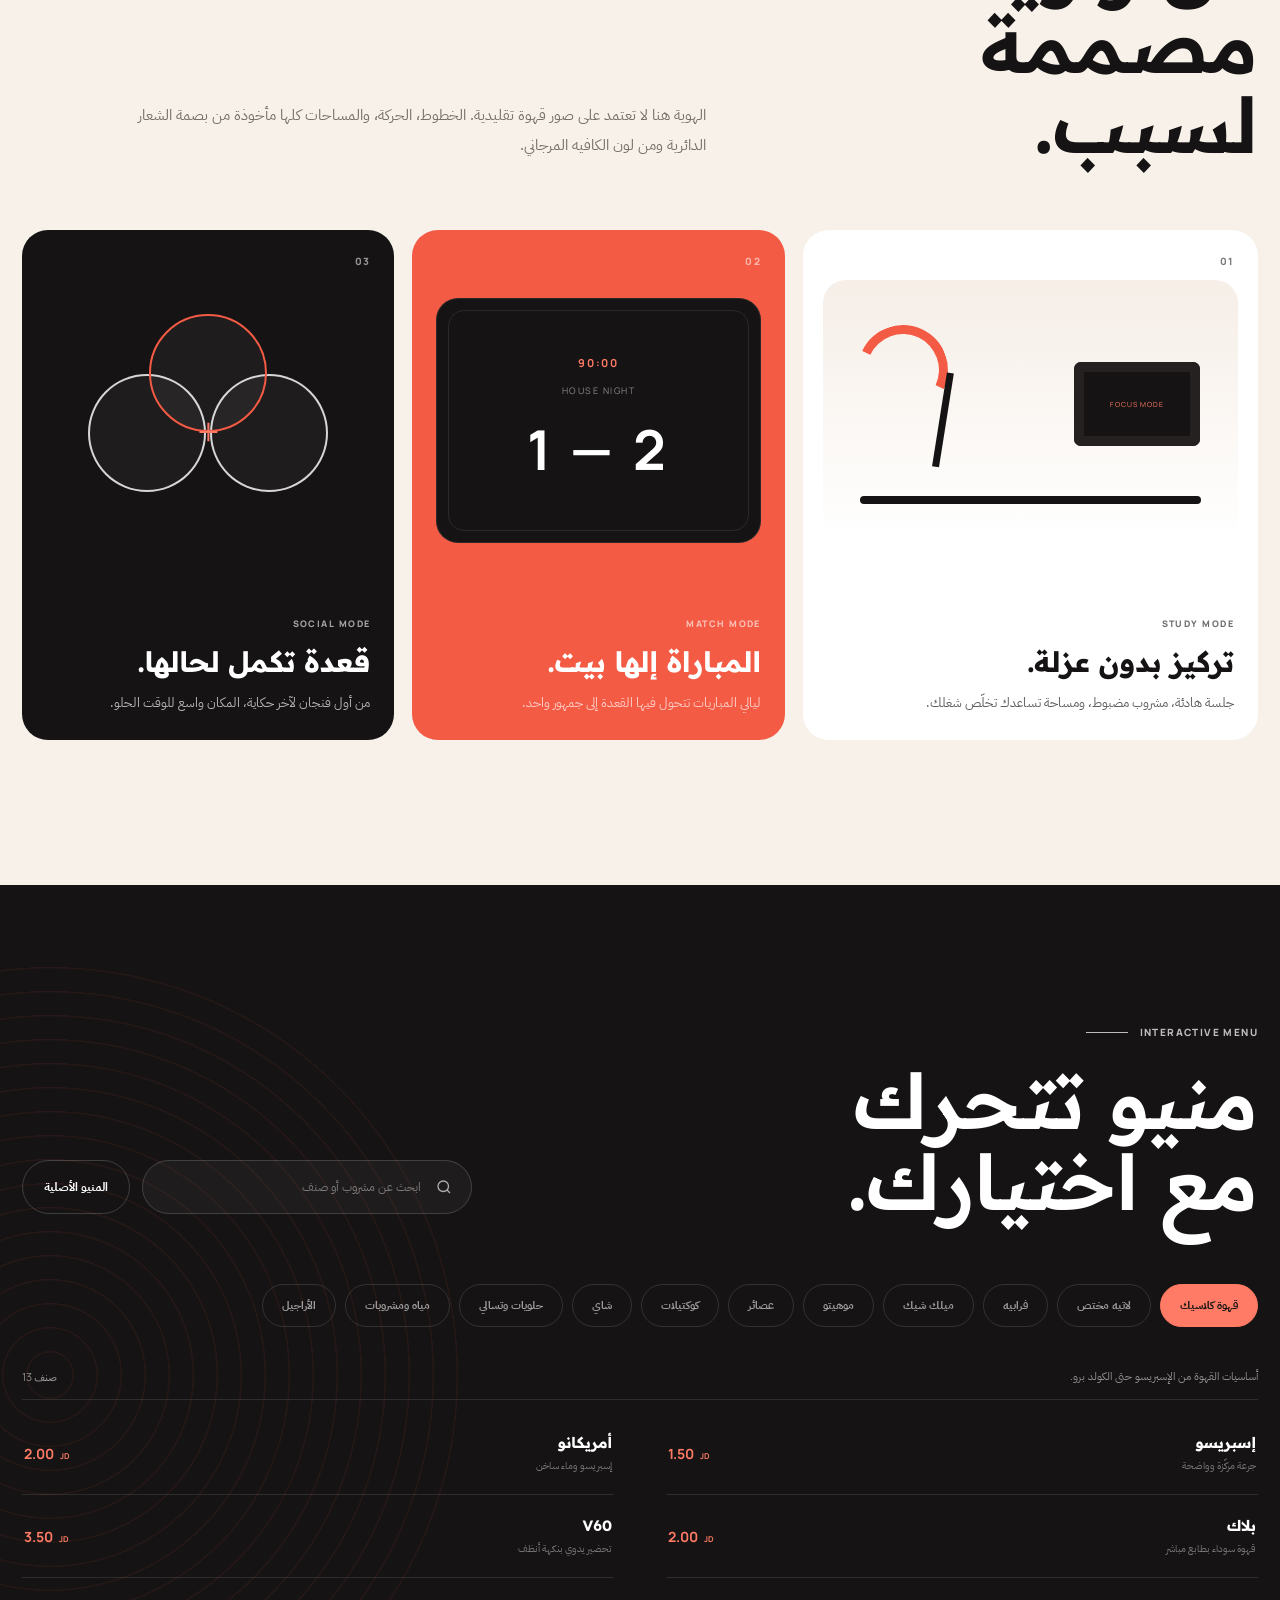
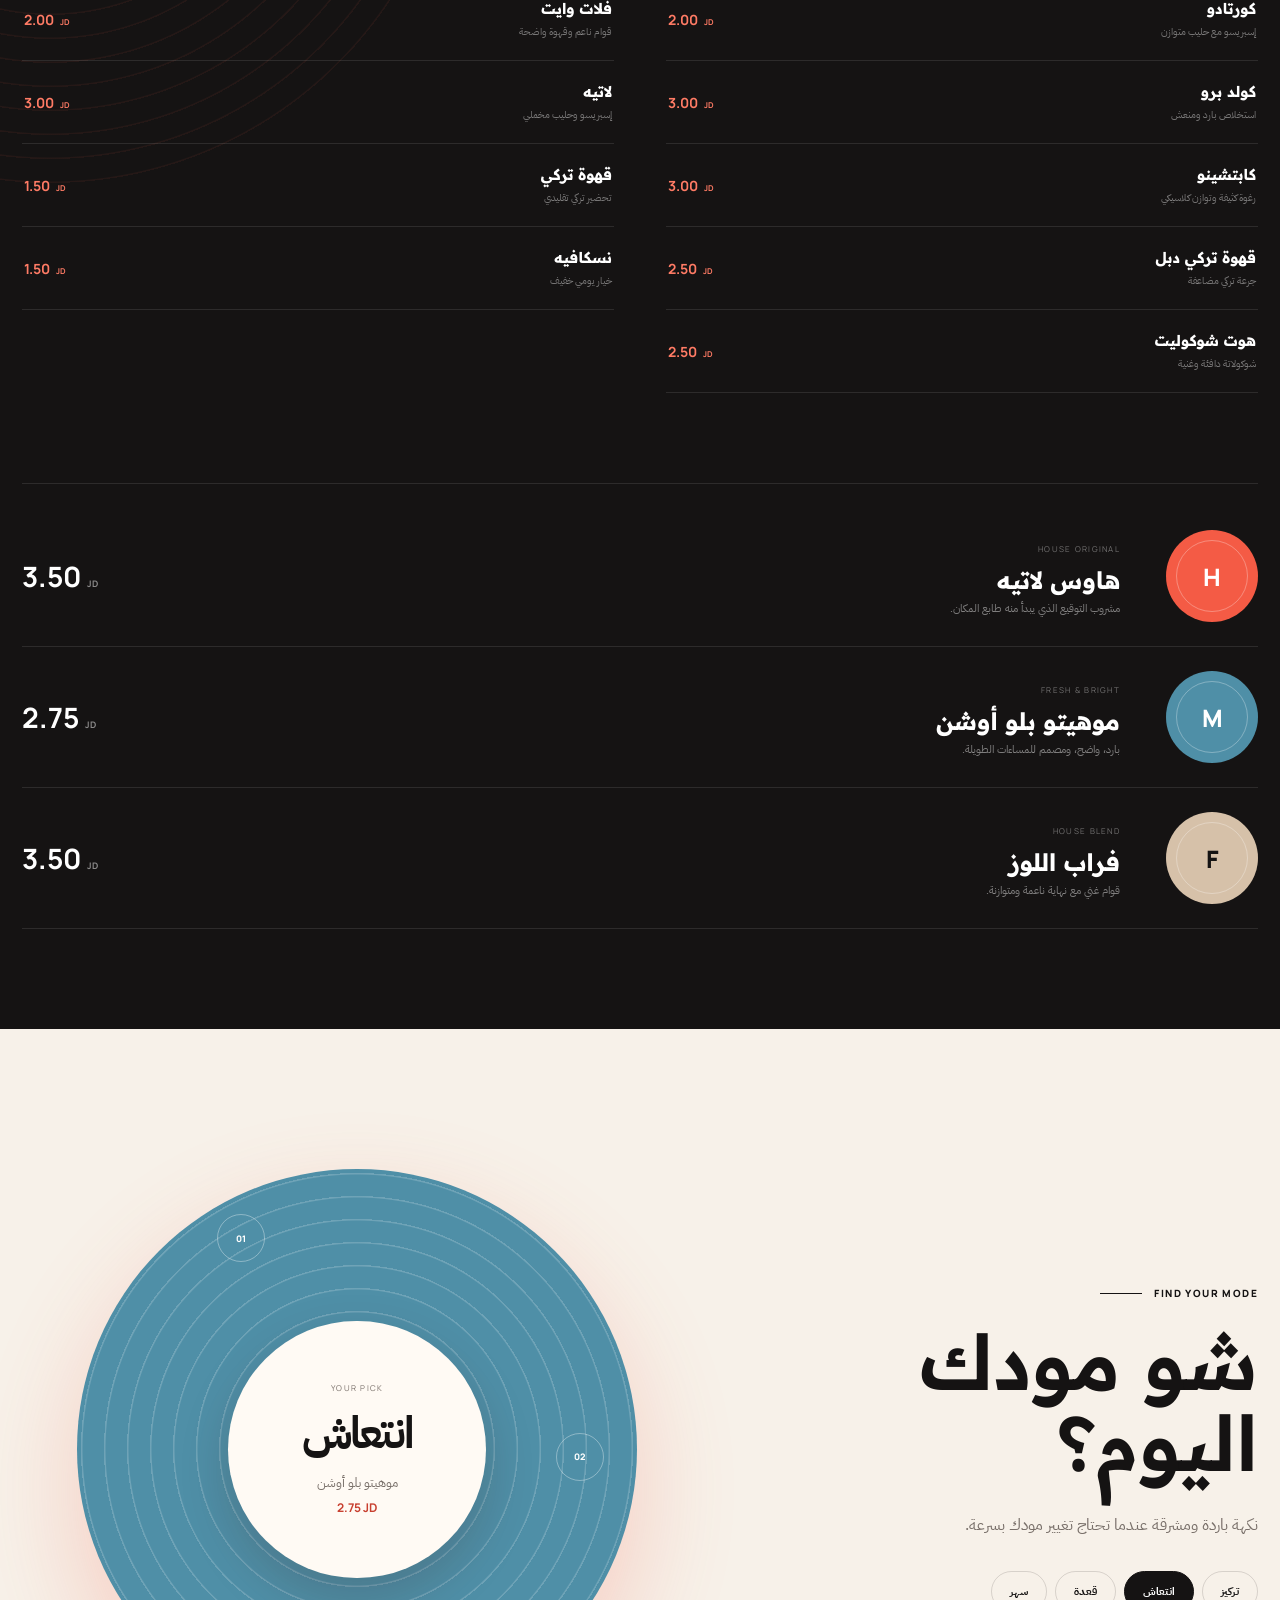
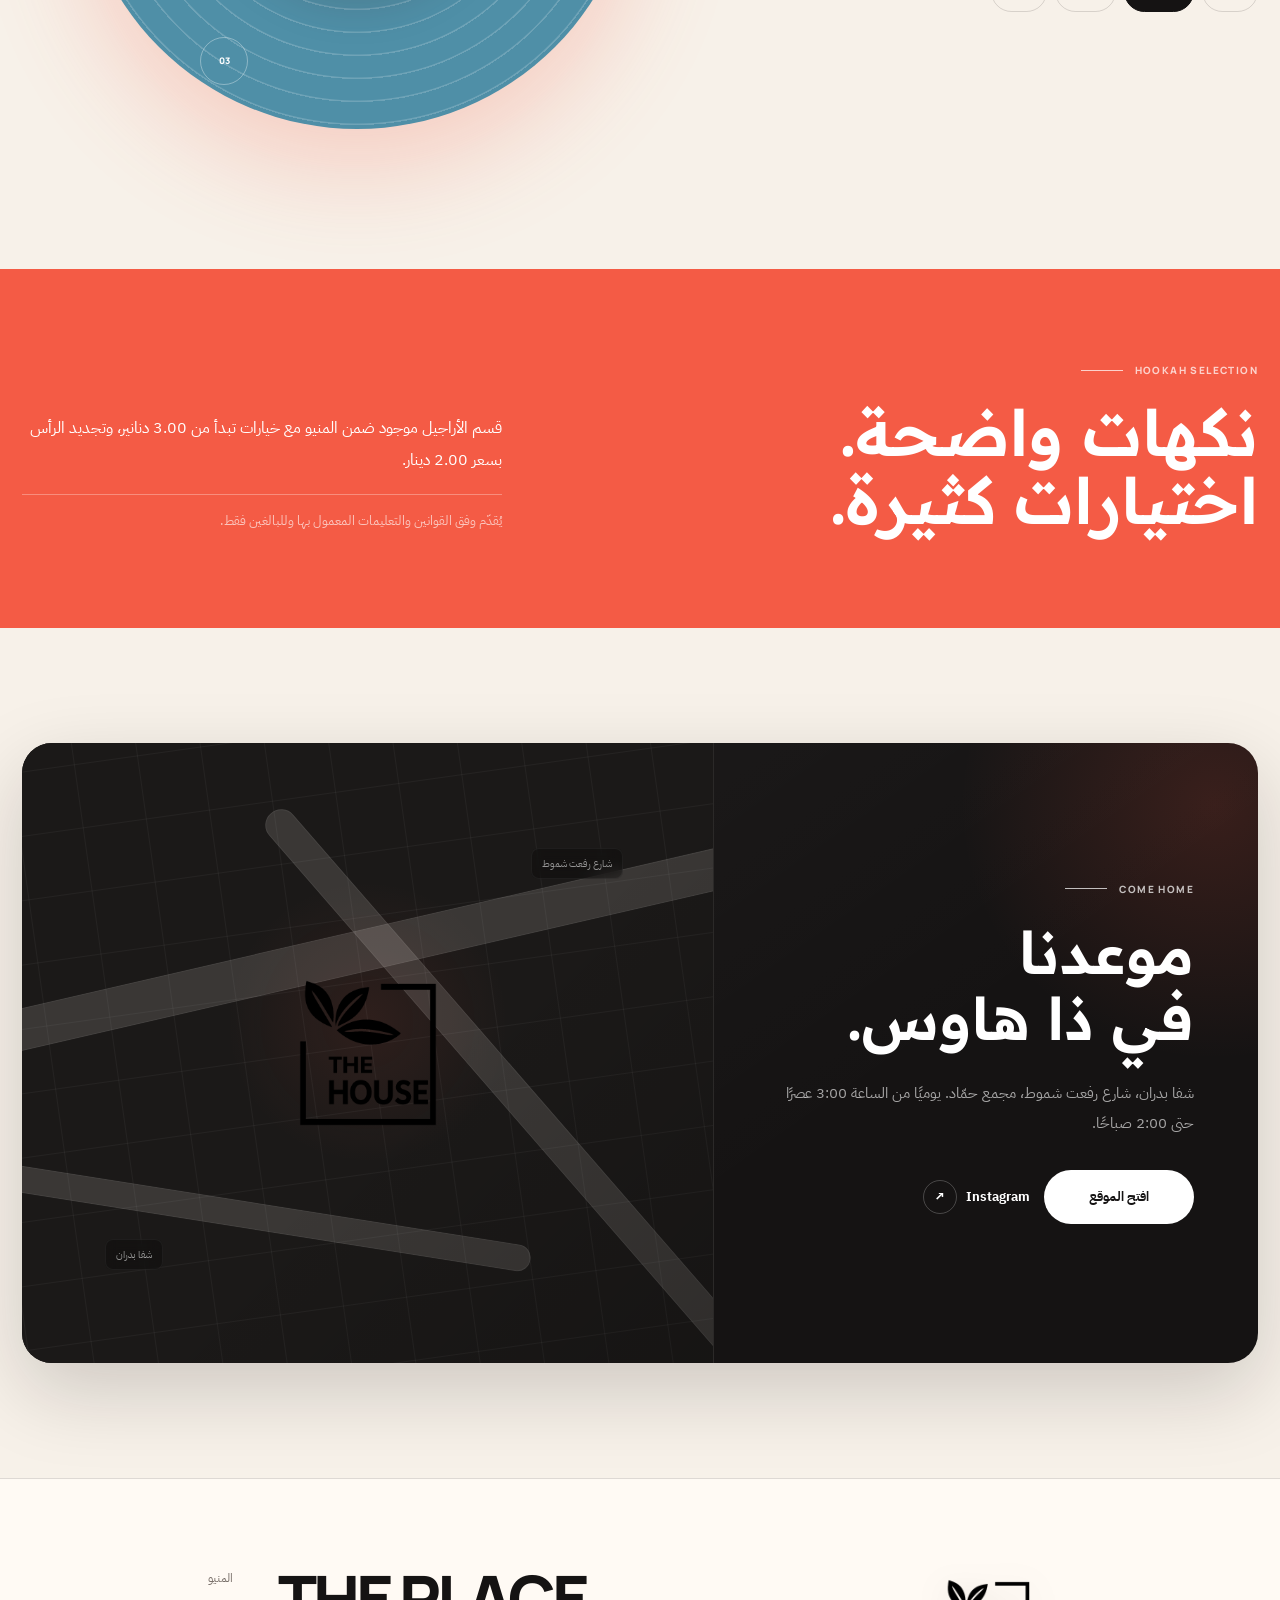
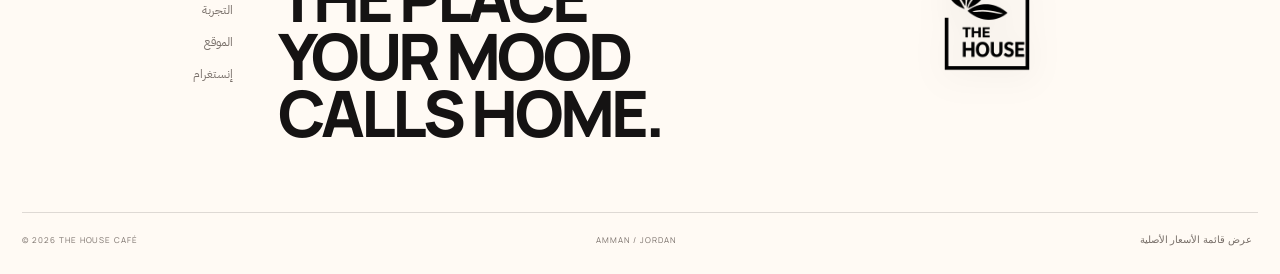
==== commit 968347ed: "Add files via upload" ====
--- a/index.html
+++ b/index.html
@@ -76,31 +76,16 @@
         </div>
       </div>
 
-      <div class="hero-stage" data-reveal data-delay="120">
+      <div class="hero-stage hero-product-stage" data-reveal data-delay="120">
         <div class="stage-label">HOUSE SIGNATURE <i></i></div>
-        <div class="orb orb-one" aria-hidden="true"></div>
-        <div class="orb orb-two" aria-hidden="true"></div>
-        <div class="cup-scene" id="cupScene" aria-label="مجسّم فني مستوحى من كوب ذا هاوس">
-          <div class="cup-shadow"></div>
-          <div class="cup-lid"></div>
-          <div class="cup-body">
-            <div class="cup-brand" aria-label="شعار ذا هاوس كافيه">
-              <img src="assets/logo-badge.png?v=5" alt="" aria-hidden="true" />
-              <span class="cup-brand-name">ذا هاوس</span>
-              <small>THE HOUSE CAFE</small>
-            </div>
-            <div class="cup-glow"></div>
-          </div>
-          <div class="straw"></div>
-        </div>
-        <div class="rotating-copy" aria-hidden="true">
-          <svg viewBox="0 0 200 200">
-            <defs><path id="circlePath" d="M100,100 m-76,0 a76,76 0 1,1 152,0 a76,76 0 1,1 -152,0" /></defs>
-            <text><textPath href="#circlePath">THE HOUSE • COFFEE • STUDY • FRIENDS • </textPath></text>
-          </svg>
-        </div>
-        <div class="flavour-card flavour-one"><span>01</span><b>HOUSE LATTE</b><small>3.50 JD</small></div>
-        <div class="flavour-card flavour-two"><span>02</span><b>MOJITO</b><small>2.75 JD</small></div>
+        <div class="product-halo" aria-hidden="true"></div>
+        <img
+          class="hero-product-image"
+          src="assets/house-signature-cutout.webp?v=1"
+          alt="مشروب هاوس سيغنتشر من ذا هاوس كافيه"
+          width="656"
+          height="1450"
+        />
       </div>
 
       <a class="scroll-cue" href="#experience" aria-label="مرّر للأسفل">
--- a/style.css
+++ b/style.css
@@ -687,19 +687,38 @@
   }
 }
 
-
 /* =========================================================
-   EXACT CIRCULAR BRAND BADGE — supplied by the client
+   FINAL CLEAN BRAND + VISIT SECTION
    ========================================================= */
+
+/* الشعار العلوي والسفلي: مربع بدون قص دائري */
+.brand-header,
+.footer-brand {
+  padding: 0;
+  gap: 0;
+  flex: 0 0 auto;
+  overflow: visible;
+}
+
 .brand-logo {
+  display: block;
   width: 68px;
   height: 68px;
   max-height: none;
   aspect-ratio: 1;
   object-fit: contain;
   object-position: center;
-  border-radius: 50%;
-  filter: drop-shadow(0 8px 18px rgba(244, 91, 69, .18));
+  border: 0;
+  border-radius: 0;
+  clip-path: none;
+  background: transparent;
+  filter: drop-shadow(0 7px 16px rgba(21, 19, 19, .10));
+  transition: transform .25s var(--ease), opacity .25s ease;
+}
+
+.brand-header:hover .brand-logo,
+.footer-brand:hover .brand-logo {
+  transform: translateY(-1px);
 }
 
 .site-header.scrolled .brand-logo {
@@ -710,31 +729,270 @@
 .footer-brand-logo {
   width: 112px;
   height: 112px;
-  max-height: none;
 }
 
 .cup-brand img {
   width: 62px;
   height: 62px;
-  border-radius: 50%;
   object-fit: contain;
-}
-
-.map-pin {
+  border-radius: 0;
+  clip-path: none;
+}
+
+/* قسم الموقع — توزيع متوازن بدون قص أو خروج النص */
+.visit {
+  padding-block: clamp(88px, 9vw, 130px);
+}
+
+.visit-panel {
+  width: 100%;
+  min-height: 620px;
+  display: grid;
+  grid-template-columns: minmax(380px, .88fr) minmax(0, 1.12fr);
+  overflow: hidden;
+  border-radius: 30px;
+  background: var(--ink);
+  color: #fff;
+  box-shadow: 0 28px 80px rgba(21, 19, 19, .18);
+}
+
+.visit-copy {
+  min-width: 0;
+  padding: clamp(44px, 5vw, 72px);
+  display: flex;
+  flex-direction: column;
+  justify-content: center;
+  align-items: flex-start;
+  text-align: right;
+  position: relative;
+  isolation: isolate;
+}
+
+.visit-copy::before {
+  content: "";
+  position: absolute;
+  inset: 0;
+  z-index: -1;
+  background:
+    radial-gradient(circle at 92% 10%, rgba(244, 91, 69, .16), transparent 34%),
+    linear-gradient(145deg, rgba(255,255,255,.025), transparent 48%);
+}
+
+.visit-copy .eyebrow {
+  margin-bottom: 24px;
+}
+
+.visit-copy h2 {
+  max-width: 520px;
+  margin: 0;
+  font-family: var(--font-display);
+  font-size: clamp(48px, 4.6vw, 68px);
+  font-weight: 600;
+  line-height: 1.12;
+  letter-spacing: 0;
+  overflow-wrap: normal;
+}
+
+.visit-copy > p:not(.eyebrow) {
+  max-width: 500px;
+  margin: 26px 0 32px;
+  color: rgba(255,255,255,.62);
+  font-size: 15px;
+  line-height: 2;
+}
+
+.visit-actions {
+  width: 100%;
+  display: flex;
+  flex-wrap: wrap;
+  align-items: center;
+  gap: 14px;
+}
+
+.visit-actions .button-light {
+  min-width: 150px;
+}
+
+.visit-map {
+  min-width: 0;
+  min-height: 620px;
+  position: relative;
+  overflow: hidden;
+  background:
+    radial-gradient(circle at 50% 45%, rgba(244, 91, 69, .09), transparent 29%),
+    #1b1918;
+  border-inline-start: 1px solid rgba(255,255,255,.07);
+}
+
+.visit-map::after {
+  content: "";
+  position: absolute;
+  inset: 0;
+  pointer-events: none;
+  background: linear-gradient(135deg, transparent 55%, rgba(0,0,0,.18));
+}
+
+.map-grid {
+  position: absolute;
+  inset: -12%;
+  background-image:
+    linear-gradient(rgba(255,255,255,.045) 1px, transparent 1px),
+    linear-gradient(90deg, rgba(255,255,255,.045) 1px, transparent 1px);
+  background-size: 54px 54px;
+  transform: rotate(-8deg) scale(1.18);
+}
+
+.map-road {
+  position: absolute;
+  background: rgba(247,241,233,.14);
+  border: 1px solid rgba(255,255,255,.055);
+  border-radius: 999px;
+}
+
+.road-one {
+  width: 132%;
+  height: 42px;
+  left: -20%;
+  top: 31%;
+  transform: rotate(-13deg);
+}
+
+.road-two {
+  width: 105%;
+  height: 32px;
+  left: 18%;
+  top: 53%;
+  transform: rotate(49deg);
+}
+
+.road-three {
+  width: 82%;
+  height: 27px;
+  left: -8%;
+  top: 74%;
+  transform: rotate(9deg);
+}
+
+/* بطاقة الشعار داخل الخريطة */
+.visit-map .map-pin {
+  position: absolute;
+  left: 50%;
+  top: 50%;
+  z-index: 5;
+  transform: translate(-50%, -50%);
   width: 190px;
-  height: 220px;
+  min-height: 220px;
+  padding: 20px 17px 17px;
+  box-sizing: border-box;
+  display: flex;
+  flex-direction: column;
+  align-items: center;
+  justify-content: center;
+  gap: 7px;
+  overflow: hidden;
+  text-align: center;
+  color: var(--ink);
+  background: var(--cream-2);
+  border: 1px solid rgba(21,19,19,.40);
   border-radius: 0;
+  box-shadow:
+    0 22px 55px rgba(0,0,0,.32),
+    inset 0 0 0 1px rgba(255,255,255,.70);
+}
+
+.visit-map .map-pin::before {
+  content: "";
+  position: absolute;
+  inset: 9px;
+  pointer-events: none;
+  border: 1px solid rgba(21,19,19,.09);
+}
+
+.visit-map .map-pin img {
+  position: relative;
+  z-index: 1;
+  display: block;
+  width: 110px;
+  height: 110px;
+  max-width: none;
+  flex: 0 0 auto;
+  object-fit: contain;
+  object-position: center;
   background: transparent;
-  box-shadow: none;
-  gap: 7px;
-}
-
-.map-pin img {
-  width: 132px;
-  height: 132px;
-  border-radius: 50%;
-  object-fit: contain;
-  filter: drop-shadow(0 14px 30px rgba(244, 91, 69, .28));
+  border: 0;
+  border-radius: 0;
+  clip-path: none;
+  filter: none;
+}
+
+.visit-map .map-pin b {
+  position: relative;
+  z-index: 1;
+  display: block;
+  margin: 0;
+  color: var(--ink);
+  font-family: var(--font-display);
+  font-size: 23px;
+  font-weight: 700;
+  line-height: 1.05;
+  letter-spacing: 0;
+}
+
+.visit-map .map-pin small {
+  position: relative;
+  z-index: 1;
+  display: block;
+  margin: 0;
+  color: var(--ink);
+  opacity: .65;
+  font-family: var(--font-latin);
+  font-size: 7px;
+  font-weight: 800;
+  line-height: 1;
+  letter-spacing: .14em;
+}
+
+.map-label {
+  z-index: 3;
+  position: absolute;
+  padding: 7px 10px;
+  color: rgba(255,255,255,.55);
+  background: rgba(0,0,0,.26);
+  border: 1px solid rgba(255,255,255,.05);
+  border-radius: 8px;
+  font-size: 10px;
+  backdrop-filter: blur(6px);
+}
+
+.label-a {
+  right: 13%;
+  top: 17%;
+}
+
+.label-b {
+  left: 12%;
+  bottom: 15%;
+}
+
+@media (max-width: 1060px) {
+  .visit-panel {
+    grid-template-columns: 1fr;
+  }
+
+  .visit-copy {
+    min-height: 480px;
+  }
+
+  .visit-copy h2 {
+    max-width: 620px;
+    font-size: clamp(48px, 7vw, 66px);
+  }
+
+  .visit-map {
+    min-height: 520px;
+    border-inline-start: 0;
+    border-top: 1px solid rgba(255,255,255,.07);
+  }
 }
 
 @media (max-width: 780px) {
@@ -742,12 +1000,76 @@
   .site-header.scrolled .brand-logo {
     width: 54px;
     height: 54px;
-    max-height: none;
   }
 
   .footer-brand-logo {
     width: 96px;
     height: 96px;
+  }
+
+  .visit {
+    padding-block: 92px;
+  }
+
+  .visit-panel {
+    min-height: 0;
+    border-radius: 24px;
+  }
+
+  .visit-copy {
+    min-height: 0;
+    padding: 44px 24px 40px;
+  }
+
+  .visit-copy h2 {
+    max-width: 100%;
+    font-size: clamp(42px, 11.5vw, 56px);
+    line-height: 1.16;
+  }
+
+  .visit-copy > p:not(.eyebrow) {
+    margin: 22px 0 28px;
+    font-size: 14px;
+  }
+
+  .visit-actions {
+    align-items: stretch;
+    flex-direction: column;
+  }
+
+  .visit-actions .button,
+  .visit-actions .text-link {
+    width: 100%;
+    justify-content: center;
+  }
+
+  .visit-map {
+    min-height: 430px;
+  }
+
+  .visit-map .map-pin {
+    width: 158px;
+    min-height: 184px;
+    padding: 15px 13px 13px;
+  }
+
+  .visit-map .map-pin img {
+    width: 92px;
+    height: 92px;
+  }
+
+  .visit-map .map-pin b {
+    font-size: 20px;
+  }
+
+  .label-a {
+    right: 7%;
+    top: 12%;
+  }
+
+  .label-b {
+    left: 7%;
+    bottom: 10%;
   }
 }
 
@@ -757,174 +1079,279 @@
     width: 48px;
     height: 48px;
   }
-}
-
-/* ===== FINAL LOCATION LOGO FIX ===== */
-.visit-map .map-pin.map-brand-card {
-  position: absolute !important;
-  left: 50% !important;
-  top: 50% !important;
-  transform: translate(-50%, -50%) rotate(-3deg) !important;
-  width: 190px !important;
-  height: 220px !important;
-  padding: 18px 16px 15px !important;
-  box-sizing: border-box !important;
-  border: 2px solid rgba(21,19,19,.70) !important;
+
+  .visit-copy h2 {
+    font-size: 43px;
+  }
+
+  .visit-map {
+    min-height: 390px;
+  }
+
+  .visit-map .map-pin {
+    width: 148px;
+    min-height: 174px;
+  }
+
+  .visit-map .map-pin img {
+    width: 86px;
+    height: 86px;
+  }
+}
+
+/* =========================================================
+   FINAL SQUARE LOCATION CARD
+   ========================================================= */
+.visit-map .map-pin {
+  width: 180px !important;
+  height: 180px !important;
+  min-height: 180px !important;
+  aspect-ratio: 1 / 1 !important;
+  padding: 14px !important;
   border-radius: 0 !important;
   background: #fffaf4 !important;
-  box-shadow: 0 18px 45px rgba(0,0,0,.30) !important;
-  display: flex !important;
-  flex-direction: column !important;
-  align-items: center !important;
-  justify-content: center !important;
-  gap: 7px !important;
-  overflow: hidden !important;
-  color: #151313 !important;
-  z-index: 10 !important;
-}
-
-.visit-map .map-pin.map-brand-card img {
-  display: block !important;
-  width: 112px !important;
-  height: 112px !important;
-  object-fit: contain !important;
-  border-radius: 0 !important;
-  clip-path: none !important;
-  filter: none !important;
-  flex: 0 0 auto !important;
-}
-
-.visit-map .map-pin.map-brand-card b {
-  display: block !important;
-  margin: 0 !important;
-  color: #151313 !important;
-  font-size: 23px !important;
+  border: 1px solid rgba(21, 19, 19, .55) !important;
+  box-shadow: 0 16px 38px rgba(0, 0, 0, .26) !important;
+  gap: 4px !important;
+  transform: translate(-50%, -50%) !important;
+}
+
+/* إزالة الإطار الداخلي الذي جعلها تبدو كبوستر */
+.visit-map .map-pin::before {
+  display: none !important;
+}
+
+.visit-map .map-pin img {
+  width: 92px !important;
+  height: 92px !important;
+  margin: 0 0 2px !important;
+}
+
+.visit-map .map-pin b {
+  font-size: 20px !important;
   line-height: 1 !important;
-  font-weight: 700 !important;
-}
-
-.visit-map .map-pin.map-brand-card small {
-  display: block !important;
-  margin: 0 !important;
-  color: #151313 !important;
-  opacity: .75 !important;
-  font-family: "Manrope", sans-serif !important;
-  font-size: 7px !important;
-  line-height: 1 !important;
-  letter-spacing: .14em !important;
+}
+
+.visit-map .map-pin small {
+  font-size: 6px !important;
+  letter-spacing: .12em !important;
 }
 
 @media (max-width: 780px) {
-  .visit-map .map-pin.map-brand-card {
-    width: 165px !important;
-    height: 195px !important;
-    padding: 14px 12px !important;
-  }
-
-  .visit-map .map-pin.map-brand-card img {
-    width: 96px !important;
-    height: 96px !important;
-  }
-
-  .visit-map .map-pin.map-brand-card b {
-    font-size: 21px !important;
+  .visit-map .map-pin {
+    width: 152px !important;
+    height: 152px !important;
+    min-height: 152px !important;
+    padding: 11px !important;
+  }
+
+  .visit-map .map-pin img {
+    width: 78px !important;
+    height: 78px !important;
+  }
+
+  .visit-map .map-pin b {
+    font-size: 18px !important;
+  }
+}
+
+@media (max-width: 430px) {
+  .visit-map .map-pin {
+    width: 142px !important;
+    height: 142px !important;
+    min-height: 142px !important;
+  }
+
+  .visit-map .map-pin img {
+    width: 72px !important;
+    height: 72px !important;
   }
 }
 
 /* =========================================================
-   REAL CSS-ONLY FIX — LOCATION LOGO CARD
-   لا يحتاج أي تعديل على index.html
+   LOCATION — LOGO ONLY, NO BACKGROUND
    ========================================================= */
 .visit-map .map-pin {
-  position: absolute !important;
-  left: 50% !important;
-  top: 50% !important;
-  transform: translate(-50%, -50%) rotate(-3deg) !important;
-
   width: 190px !important;
-  height: 220px !important;
-  padding: 18px 16px 15px !important;
-  box-sizing: border-box !important;
-
-  background: #fffaf4 !important;
-  border: 2px solid rgba(21, 19, 19, .72) !important;
-  border-radius: 0 !important;
-  box-shadow: 0 18px 45px rgba(0, 0, 0, .30) !important;
-
-  display: flex !important;
-  flex-direction: column !important;
-  align-items: center !important;
-  justify-content: center !important;
-  gap: 8px !important;
-
-  color: #151313 !important;
-  text-align: center !important;
-  overflow: hidden !important;
-  z-index: 10 !important;
-}
-
-.visit-map .map-pin img {
-  display: block !important;
-  width: 112px !important;
-  height: 112px !important;
-  max-width: none !important;
-
-  object-fit: contain !important;
-  object-position: center !important;
+  height: 190px !important;
+  min-height: 190px !important;
+  padding: 0 !important;
 
   background: transparent !important;
   border: 0 !important;
   border-radius: 0 !important;
-  clip-path: none !important;
+  box-shadow: none !important;
+
+  display: grid !important;
+  place-items: center !important;
+  overflow: visible !important;
+}
+
+/* إزالة أي إطار أو خلفية إضافية */
+.visit-map .map-pin::before,
+.visit-map .map-pin::after {
+  display: none !important;
+}
+
+/* إظهار صورة الشعار فقط */
+.visit-map .map-pin img {
+  display: block !important;
+  width: 180px !important;
+  height: 180px !important;
+  max-width: none !important;
+  margin: 0 !important;
+
+  object-fit: contain !important;
+  background: transparent !important;
+  border: 0 !important;
+  border-radius: 0 !important;
+  box-shadow: none !important;
   filter: none !important;
 }
 
-.visit-map .map-pin b {
-  display: block !important;
-  margin: 0 !important;
-
-  color: #151313 !important;
-  font-size: 24px !important;
-  font-weight: 700 !important;
-  line-height: 1.05 !important;
-}
-
+/* إخفاء النصوص الموجودة تحت الشعار */
+.visit-map .map-pin b,
 .visit-map .map-pin small {
-  display: block !important;
-  margin: 0 !important;
-
-  color: #151313 !important;
-  opacity: .72 !important;
-
-  font-size: 0 !important;
-  line-height: 1 !important;
-}
-
-.visit-map .map-pin small::after {
-  content: "THE HOUSE CAFE";
-  display: block;
-
-  font-family: "Manrope", sans-serif !important;
-  font-size: 7px !important;
-  font-weight: 700 !important;
-  letter-spacing: .14em !important;
-  line-height: 1 !important;
-  color: #151313 !important;
+  display: none !important;
 }
 
 @media (max-width: 780px) {
   .visit-map .map-pin {
-    width: 165px !important;
-    height: 195px !important;
-    padding: 14px 12px !important;
+    width: 155px !important;
+    height: 155px !important;
+    min-height: 155px !important;
   }
 
   .visit-map .map-pin img {
-    width: 96px !important;
-    height: 96px !important;
-  }
-
-  .visit-map .map-pin b {
-    font-size: 21px !important;
-  }
-}
+    width: 150px !important;
+    height: 150px !important;
+  }
+}
+
+@media (max-width: 430px) {
+  .visit-map .map-pin {
+    width: 140px !important;
+    height: 140px !important;
+    min-height: 140px !important;
+  }
+
+  .visit-map .map-pin img {
+    width: 135px !important;
+    height: 135px !important;
+  }
+}
+
+
+/* ===== Premium House Signature hero ===== */
+.hero-product-stage {
+  position: relative;
+  display: grid;
+  place-items: center;
+  min-height: min(690px, 74vh);
+  overflow: hidden;
+  isolation: isolate;
+  background:
+    radial-gradient(circle at 74% 16%, rgba(255,255,255,.20), transparent 30%),
+    linear-gradient(145deg, #ff745f 0%, #f45b45 52%, #df4937 100%);
+  border: 1px solid rgba(255,255,255,.22);
+  border-radius: 38px;
+  box-shadow: 0 30px 90px rgba(143, 48, 34, .24);
+  perspective: none;
+}
+
+.hero-product-stage::before,
+.hero-product-stage::after {
+  content: none;
+}
+
+.product-halo {
+  position: absolute;
+  z-index: 1;
+  top: 50%;
+  left: 50%;
+  width: min(78%, 520px);
+  aspect-ratio: 1;
+  transform: translate(-50%, -48%);
+  border-radius: 50%;
+  background: rgba(255, 250, 244, .91);
+  box-shadow:
+    0 0 0 1px rgba(255,255,255,.34),
+    0 38px 80px rgba(120, 37, 26, .14);
+}
+
+.hero-product-image {
+  position: relative;
+  z-index: 3;
+  width: auto;
+  height: min(84%, 600px);
+  max-width: 76%;
+  object-fit: contain;
+  transform: translateY(18px);
+  filter: drop-shadow(0 24px 28px rgba(73, 25, 18, .20));
+  user-select: none;
+  pointer-events: none;
+}
+
+.hero-product-stage .stage-label {
+  top: 29px;
+  left: 31px;
+  z-index: 5;
+  display: flex;
+  align-items: center;
+  gap: 14px;
+  color: rgba(255,255,255,.92);
+  text-shadow: 0 2px 12px rgba(74,19,12,.16);
+}
+
+.hero-product-stage .stage-label i {
+  width: 46px;
+  background: rgba(255,255,255,.58);
+}
+
+@media (max-width: 1100px) {
+  .hero-product-image {
+    height: min(82%, 555px);
+    max-width: 80%;
+  }
+
+  .product-halo {
+    width: min(82%, 480px);
+  }
+}
+
+@media (max-width: 780px) {
+  .hero-product-stage {
+    min-height: 540px;
+    border-radius: 28px;
+  }
+
+  .hero-product-image {
+    height: 82%;
+    max-width: 82%;
+    transform: translateY(20px);
+  }
+
+  .product-halo {
+    width: min(82%, 410px);
+  }
+
+  .hero-product-stage .stage-label {
+    top: 22px;
+    left: 22px;
+  }
+}
+
+@media (max-width: 480px) {
+  .hero-product-stage {
+    min-height: 500px;
+  }
+
+  .hero-product-image {
+    height: 80%;
+    max-width: 86%;
+  }
+
+  .product-halo {
+    width: 86%;
+  }
+}
